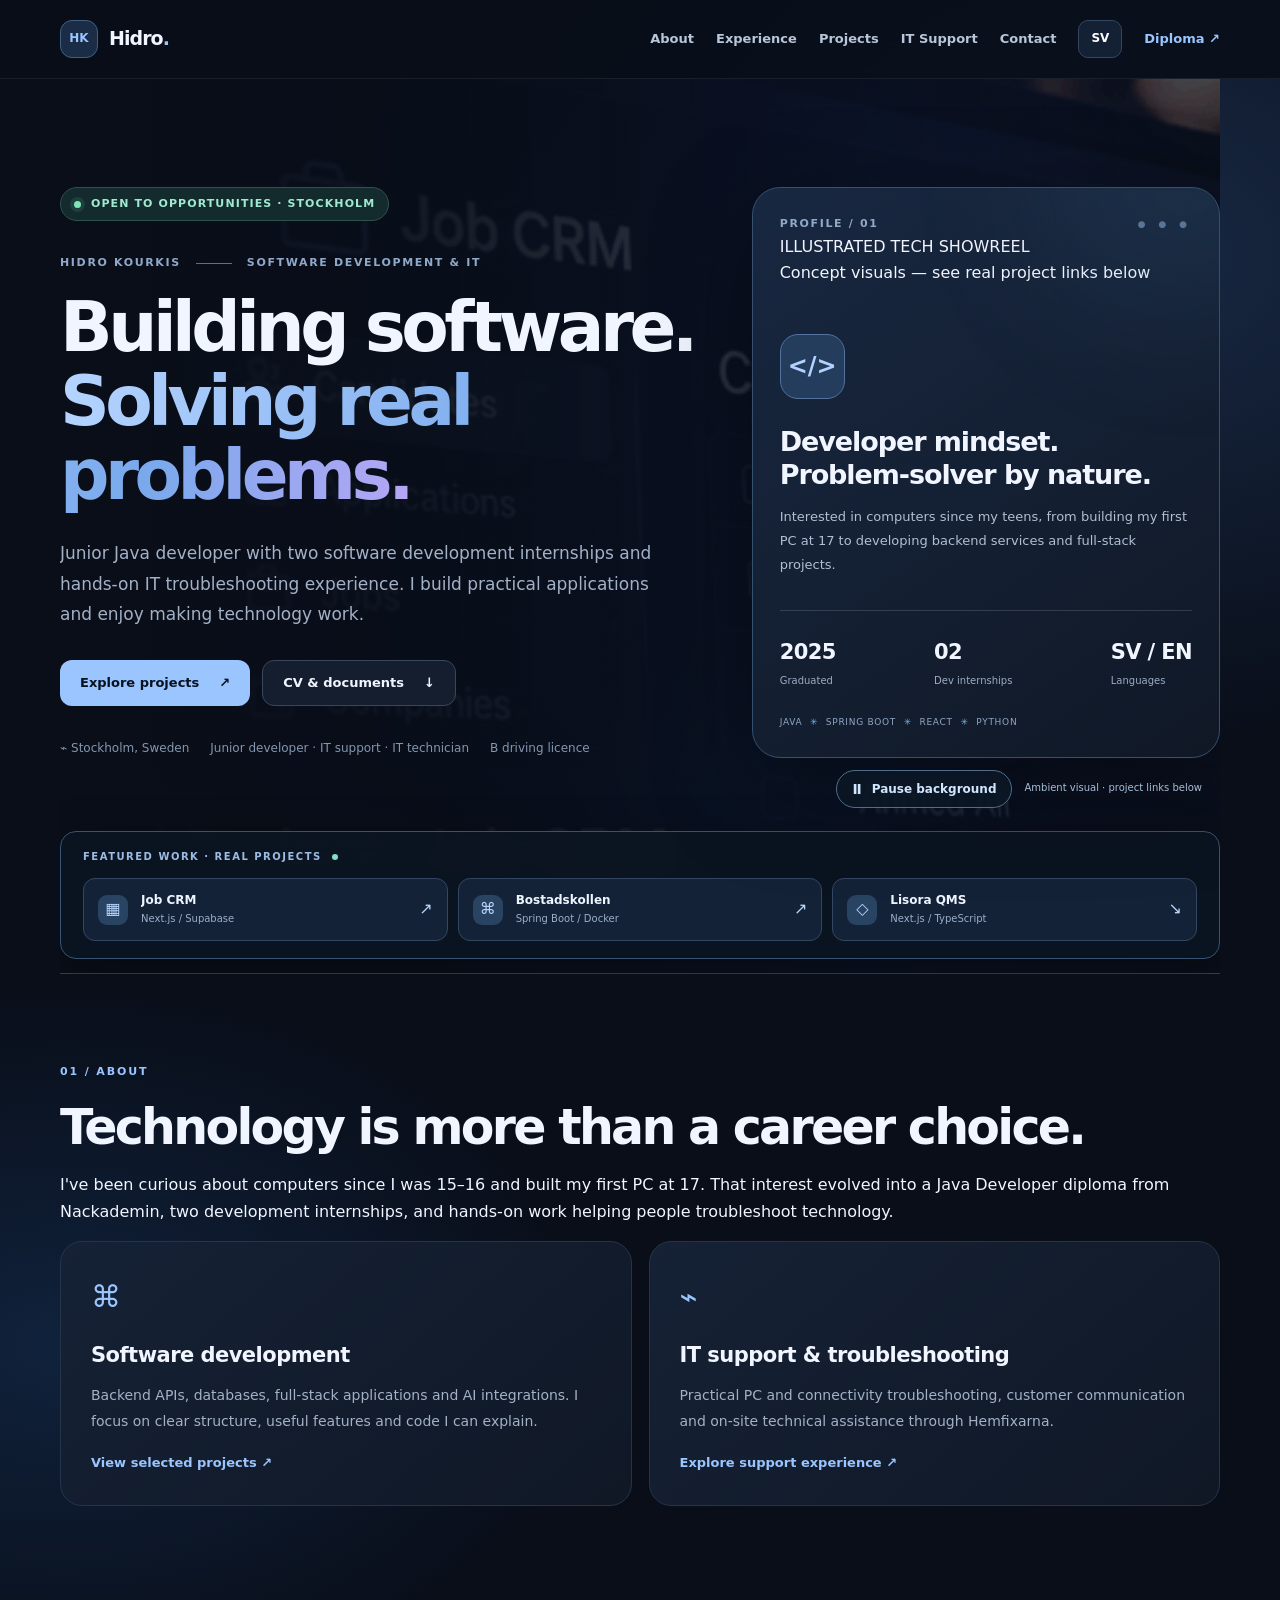
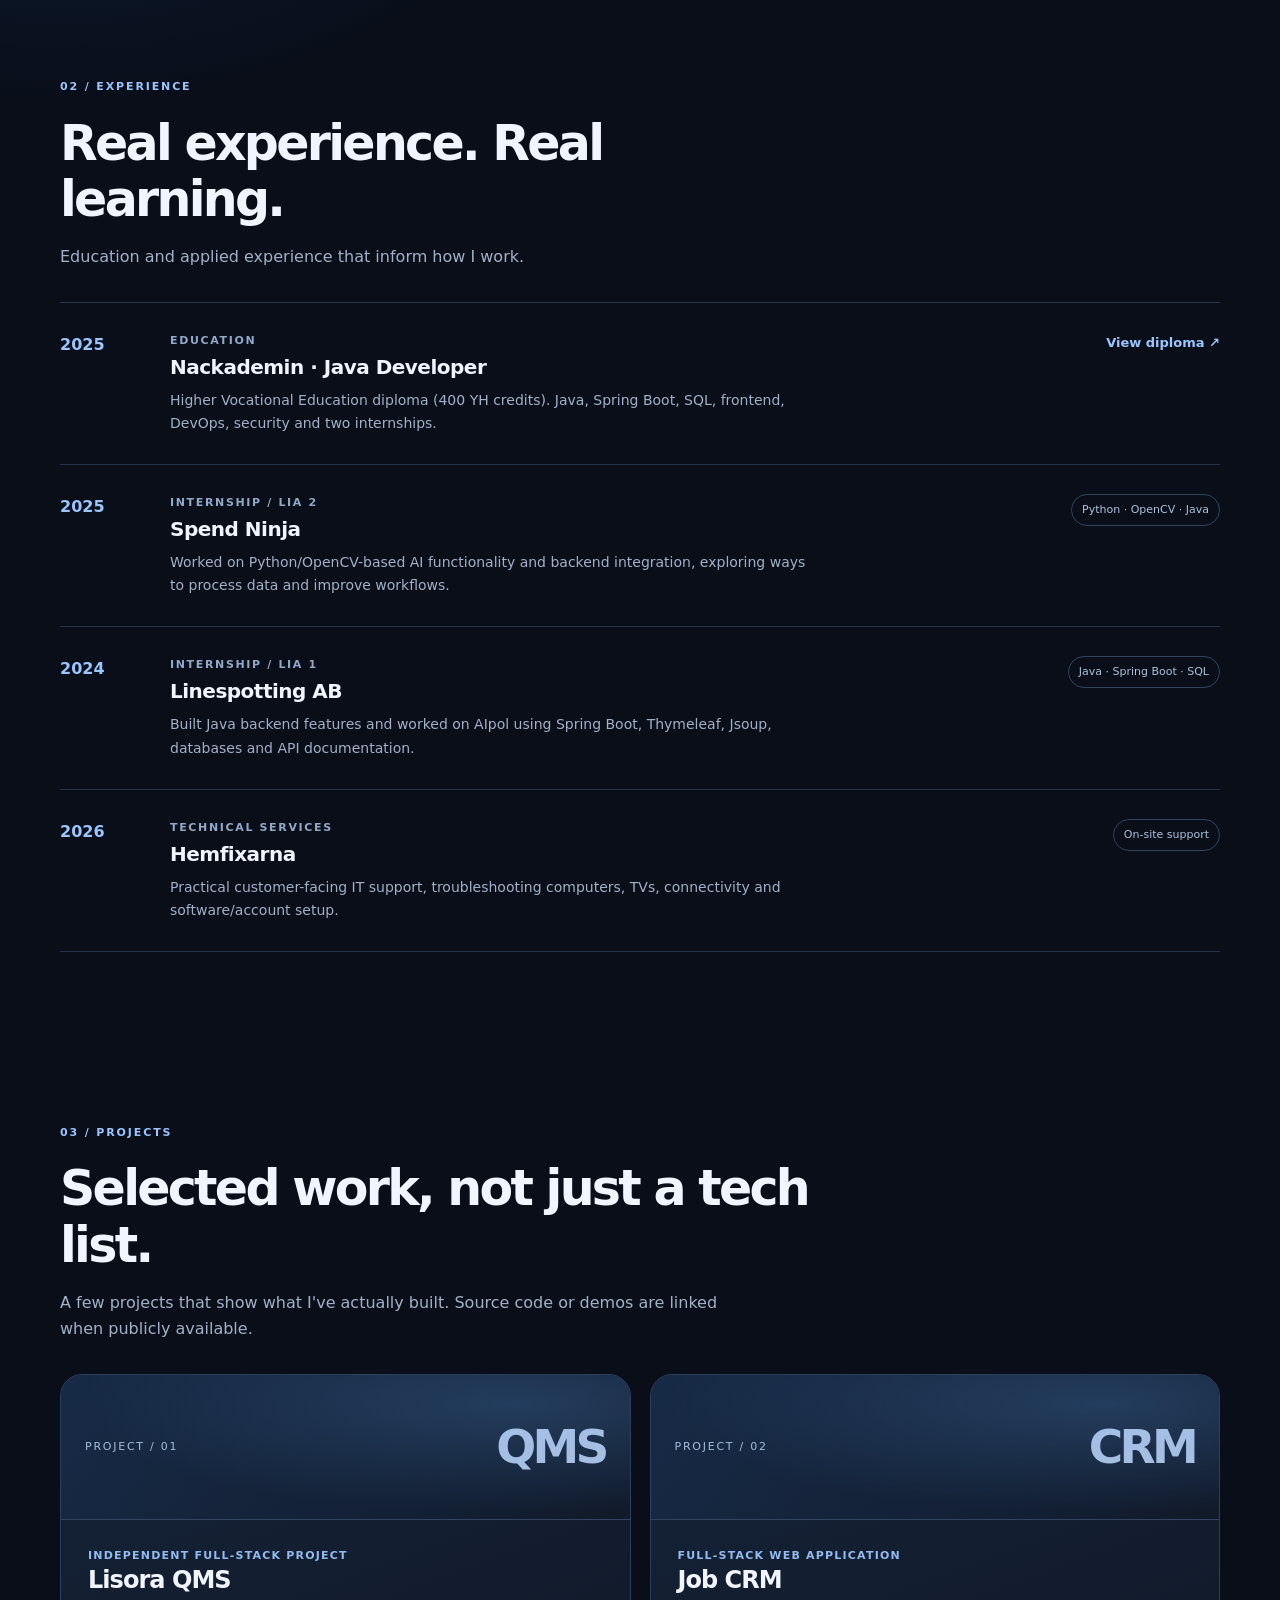
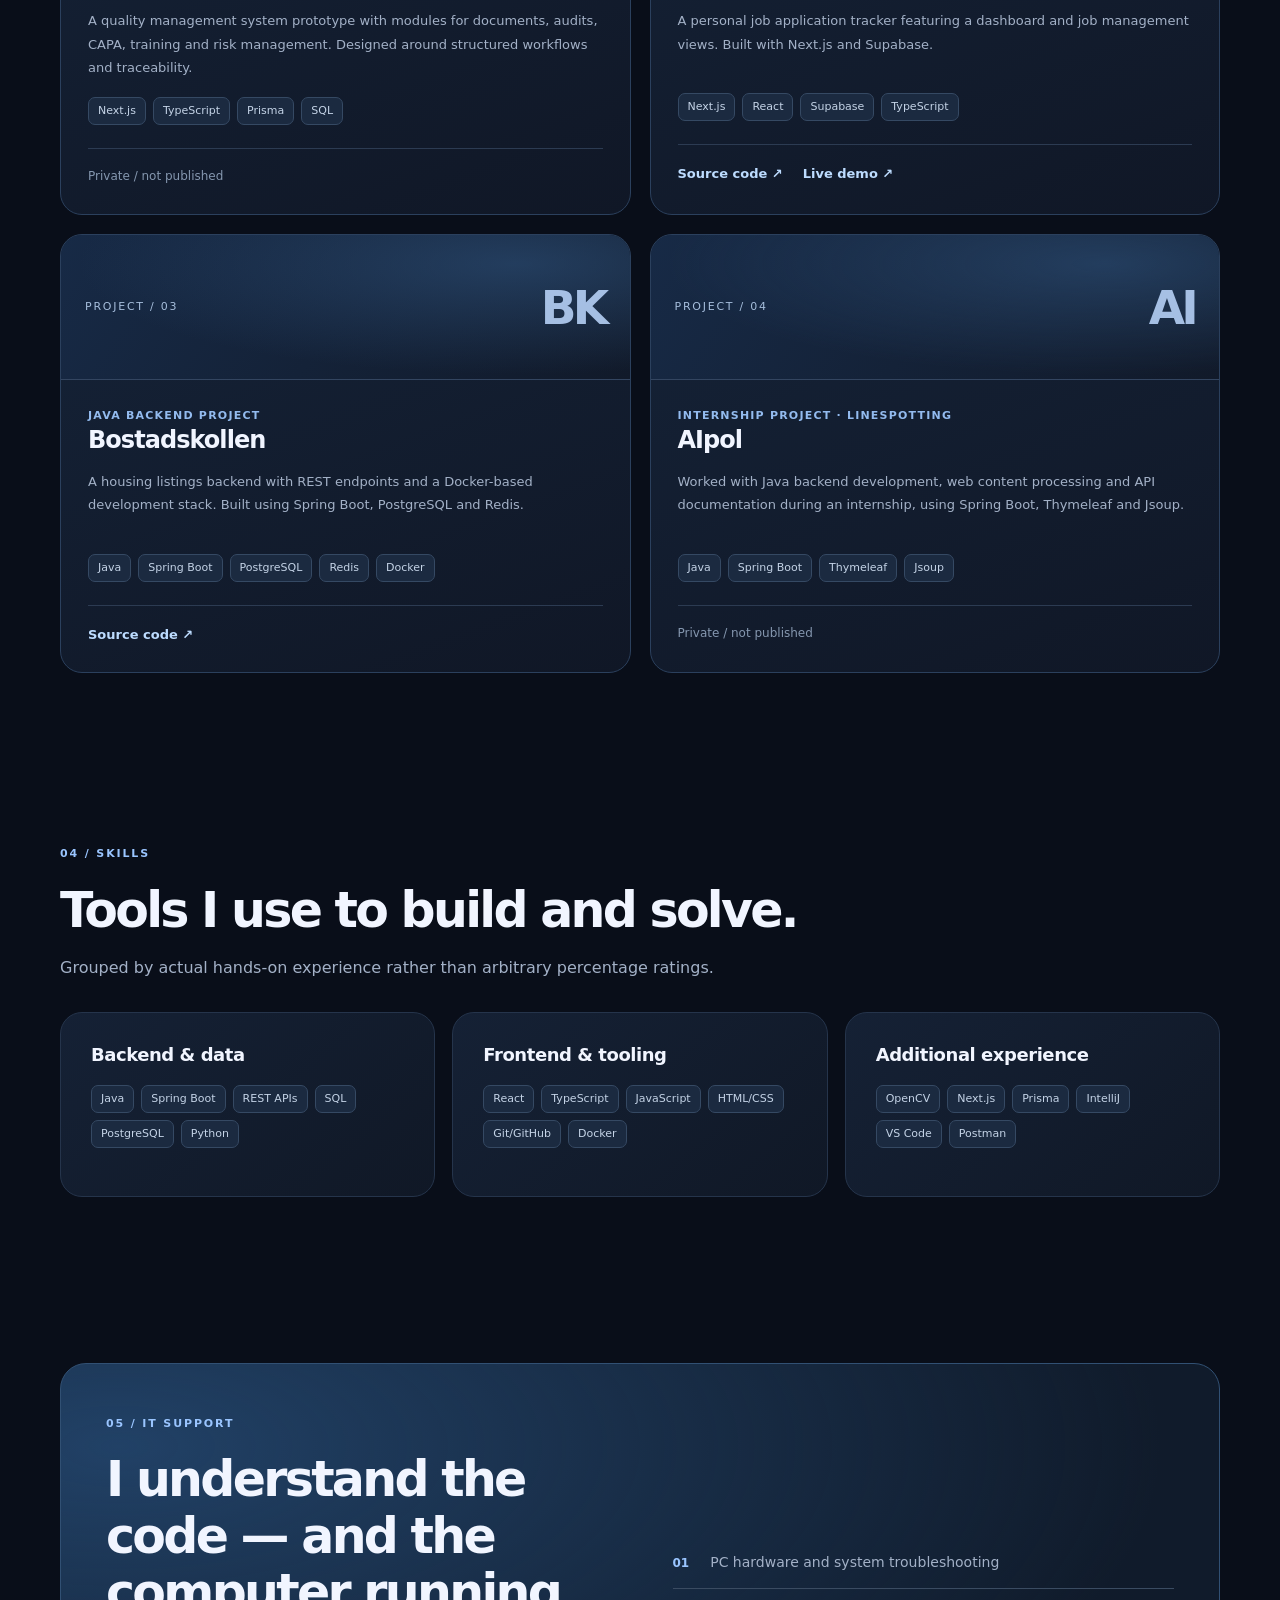
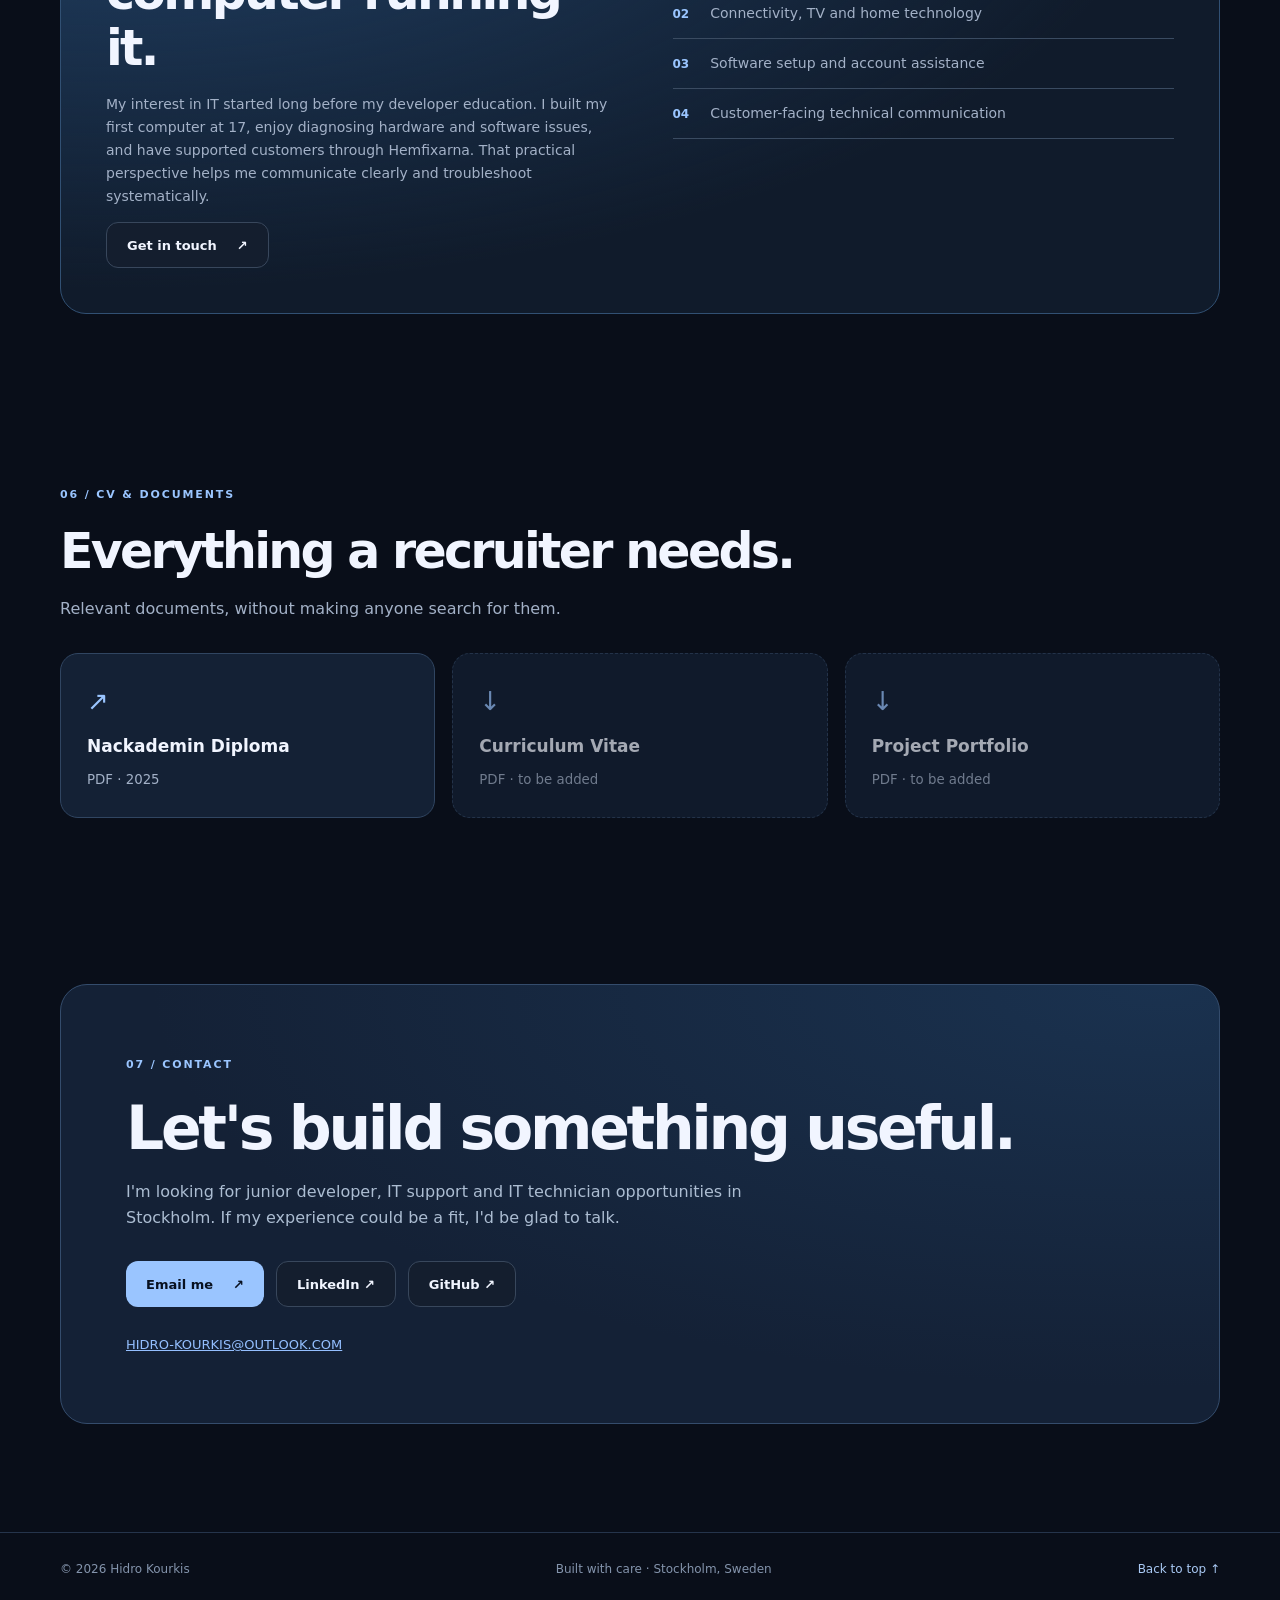
==== index.html @ addc8ef5 "fix: make uploaded animated showcase visible in hero" ====
<!doctype html>
<html lang="en" data-theme="dark">
<head>
  <meta charset="utf-8">
  <meta name="viewport" content="width=device-width, initial-scale=1">
  <meta name="theme-color" content="#090e19">
  <meta name="description" content="Hidro Kourkis — Stockholm-based junior Java developer with Spring Boot, React, Python, AI integration and practical IT support experience. Explore projects and experience.">
  <meta property="og:type" content="website">
  <meta property="og:title" content="Hidro Kourkis | Software Developer & IT Support">
  <meta property="og:description" content="Software development, real-world internships and hands-on technical troubleshooting. Based in Stockholm.">
  <meta property="og:url" content="https://portfolio-eight-sand-2xd99wvahs.vercel.app/">
  <meta name="twitter:card" content="summary">
  <link rel="canonical" href="https://portfolio-eight-sand-2xd99wvahs.vercel.app/">
  <link rel="icon" href="data:image/svg+xml,%3Csvg xmlns='http://www.w3.org/2000/svg' viewBox='0 0 64 64'%3E%3Crect width='64' height='64' rx='13' fill='%23090e19'/%3E%3Ctext x='10' y='43' font-family='Arial' font-size='30' font-weight='bold' fill='%239ac3ff'%3EHK%3C/text%3E%3C/svg%3E">
  <link rel="stylesheet" href="v2.css">
  <script type="application/ld+json">{"@context":"https://schema.org","@type":"Person","name":"Hidro Kourkis","jobTitle":"Junior Software Developer","address":{"@type":"PostalAddress","addressLocality":"Stockholm","addressCountry":"SE"},"alumniOf":{"@type":"CollegeOrUniversity","name":"Nackademin"},"sameAs":["https://github.com/officialHkGG","https://www.linkedin.com/in/hidro-kourkis-462089275/"]}</script>
  <script src="v2.js" defer></script>
  <title>Hidro Kourkis | Software Developer & IT Support — Stockholm</title>
</head>
<body>
  <a class="skip" href="#main">Skip to content</a>
  <header class="header">
    <div class="shell header-inner">
      <a href="#top" class="brand" aria-label="Hidro Kourkis home"><span class="brand-mark">HK</span><span>Hidro<span class="accent">.</span></span></a>
      <button id="menu-toggle" class="mobile-toggle" type="button" aria-label="Open navigation" aria-expanded="false" aria-controls="nav">☰</button>
      <nav id="nav" class="nav" aria-label="Primary navigation">
        <a href="#about" data-i18n="navAbout">About</a>
        <a href="#experience" data-i18n="navExperience">Experience</a>
        <a href="#projects" data-i18n="navProjects">Projects</a>
        <a href="#it-support" data-i18n="navSupport">IT Support</a>
        <a href="#contact" data-i18n="navContact">Contact</a>
        <button id="language-toggle" class="nav-control" type="button" aria-label="Change language">SV</button>
        <a class="nav-cv" href="assets/examensbevis.pdf" target="_blank" rel="noopener" data-i18n="diploma">Diploma ↗</a>
      </nav>
    </div>
  </header>
  <main id="main">
    <section class="hero shell" id="top">
      <div class="cinematic-bg" id="cinematic-bg" aria-hidden="true">
        <video id="hero-ambient-video" class="ambient-video" muted loop playsinline preload="none" tabindex="-1"></video>
        <div class="showreel-gif" id="showreel-gif" aria-hidden="true"></div>
        <div class="cinematic-grid"></div><div class="cinematic-glow glow-a"></div><div class="cinematic-glow glow-b"></div>
        <div class="code-scene"><div class="code-window"><div class="code-window-top"><span></span><span></span><span></span><small>app / engineering</small></div><div class="code-lines"><i class="c1"></i><i class="c2"></i><i class="c3"></i><i class="c4"></i><i class="c5"></i><i class="c6"></i><i class="c7"></i><i class="c8"></i></div></div></div>
      </div>
      <div class="hero-video-controls"><button class="motion-toggle" id="motion-toggle" type="button" aria-pressed="false" aria-label="Pause animated background"><span class="motion-icon" aria-hidden="true">Ⅱ</span><span data-i18n="pauseMotion">Pause background</span></button><span class="motion-caption" data-i18n="decorativeVideo">Illustrative showcase · explore real projects below</span></div>
      <div class="hero-content">
      <div class="hero-copy">
        <div class="eyebrow"><span class="status-dot" aria-hidden="true"></span><span data-i18n="available">OPEN TO OPPORTUNITIES · STOCKHOLM</span></div>
        <p class="hero-kicker">HIDRO KOURKIS <span class="line"></span> SOFTWARE DEVELOPMENT & IT</p>
        <h1><span data-i18n="heroFirst">Building software.</span><br><span class="gradient-text" data-i18n="heroSecond">Solving real problems.</span></h1>
        <p class="hero-lead" data-i18n="heroLead">Junior Java developer with two software development internships and hands-on IT troubleshooting experience. I build practical applications and enjoy making technology work.</p>
        <div class="hero-actions">
          <a class="button primary" href="#projects"><span data-i18n="explore">Explore projects</span><span aria-hidden="true">↗</span></a>
          <a class="button secondary" href="#documents"><span data-i18n="documents">CV & documents</span><span aria-hidden="true">↓</span></a>
        </div>
        <div class="hero-meta"><span>⌁ Stockholm, Sweden</span><span data-i18n="roles">Junior developer · IT support · IT technician</span><span data-i18n="license">B driving licence</span></div>
      </div>
      <aside class="hero-panel" aria-label="Profile highlights">
        <div class="panel-top"><span class="tiny-label">PROFILE / 01</span><span class="code-dots" aria-hidden="true">● ● ●</span></div>
        <div class="profile-preview" id="profile-preview" aria-label="Illustrative technology showreel">
          <span class="preview-label" data-i18n="previewLabel">ILLUSTRATED TECH SHOWREEL</span>
          <div class="preview-motion" id="preview-motion" aria-hidden="true"></div>
          <span class="preview-footnote" data-i18n="previewNote">Concept visuals — see real project links below</span>
        </div>
        <div class="terminal-icon" aria-hidden="true">&lt;/&gt;</div>
        <p class="panel-title" data-i18n="panelTitle">Developer mindset.<br>Problem-solver by nature.</p>
        <p class="panel-description" data-i18n="panelDescription">Interested in computers since my teens, from building my first PC at 17 to developing backend services and full-stack projects.</p>
        <div class="panel-metrics"><div><strong>2025</strong><small data-i18n="graduated">Graduated</small></div><div><strong>02</strong><small data-i18n="internships">Dev internships</small></div><div><strong>SV / EN</strong><small data-i18n="languages">Languages</small></div></div>
        <p class="panel-foot">JAVA <span>✳</span> SPRING BOOT <span>✳</span> REACT <span>✳</span> PYTHON</p>
      </aside>
      </div>
      <div class="hero-reel" aria-label="Featured projects">
        <div class="hero-reel-header"><span data-i18n="reelTitle">FEATURED WORK · REAL PROJECTS</span><span class="reel-pulse" aria-hidden="true"></span></div>
        <div class="hero-reel-grid">
          <a href="https://job-crm-six.vercel.app/" target="_blank" rel="noopener noreferrer" class="reel-project"><span class="reel-project-icon" aria-hidden="true">▦</span><span><strong>Job CRM</strong><small>Next.js / Supabase</small></span><span aria-hidden="true">↗</span></a>
          <a href="https://github.com/officialHkGG/Bostadsk-" target="_blank" rel="noopener noreferrer" class="reel-project"><span class="reel-project-icon" aria-hidden="true">⌘</span><span><strong>Bostadskollen</strong><small>Spring Boot / Docker</small></span><span aria-hidden="true">↗</span></a>
          <a href="#projects" class="reel-project"><span class="reel-project-icon" aria-hidden="true">◇</span><span><strong>Lisora QMS</strong><small>Next.js / TypeScript</small></span><span aria-hidden="true">↘</span></a>
        </div>
      </div>
    </section>
    <section class="section shell" id="about"
      <div class="section-intro"><span class="section-index">01 / <span data-i18n="navAbout">About</span></span><h2 data-i18n="aboutHeading">Technology is more than a career choice.</h2><p data-i18n="aboutText">I've been curious about computers since I was 15–16 and built my first PC at 17. That interest evolved into a Java Developer diploma from Nackademin, two development internships, and hands-on work helping people troubleshoot technology.</p></div>
      <div class="two-cards">
        <article class="info-card"><div class="card-symbol" aria-hidden="true">⌘</div><h3 data-i18n="developmentTitle">Software development</h3><p data-i18n="developmentText">Backend APIs, databases, full-stack applications and AI integrations. I focus on clear structure, useful features and code I can explain.</p><a class="inline-link" href="#projects" data-i18n="seeProjects">View selected projects ↗</a></article>
        <article class="info-card"><div class="card-symbol" aria-hidden="true">⌁</div><h3 data-i18n="supportTitle">IT support & troubleshooting</h3><p data-i18n="supportText">Practical PC and connectivity troubleshooting, customer communication and on-site technical assistance through Hemfixarna.</p><a class="inline-link" href="#it-support" data-i18n="seeSupport">Explore support experience ↗</a></article>
      </div>
    </section>
    <section class="section shell" id="experience">
      <div class="section-intro"><span class="section-index">02 / <span data-i18n="navExperience">Experience</span></span><h2 data-i18n="experienceHeading">Real experience. Real learning.</h2><p data-i18n="experienceSub">Education and applied experience that inform how I work.</p></div>
      <div class="timeline">
        <article class="timeline-item"><div class="timeline-date">2025</div><div><p class="overline">EDUCATION</p><h3>Nackademin · Java Developer</h3><p data-i18n="eduDesc">Higher Vocational Education diploma (400 YH credits). Java, Spring Boot, SQL, frontend, DevOps, security and two internships.</p></div><a class="inline-link" href="assets/examensbevis.pdf" target="_blank" rel="noopener" data-i18n="viewDiploma">View diploma ↗</a></article>
        <article class="timeline-item"><div class="timeline-date">2025</div><div><p class="overline">INTERNSHIP / LIA 2</p><h3>Spend Ninja</h3><p data-i18n="spendDesc">Worked on Python/OpenCV-based AI functionality and backend integration, exploring ways to process data and improve workflows.</p></div><span class="timeline-tag">Python · OpenCV · Java</span></article>
        <article class="timeline-item"><div class="timeline-date">2024</div><div><p class="overline">INTERNSHIP / LIA 1</p><h3>Linespotting AB</h3><p data-i18n="linesDesc">Built Java backend features and worked on AIpol using Spring Boot, Thymeleaf, Jsoup, databases and API documentation.</p></div><span class="timeline-tag">Java · Spring Boot · SQL</span></article>
        <article class="timeline-item"><div class="timeline-date">2026</div><div><p class="overline">TECHNICAL SERVICES</p><h3>Hemfixarna</h3><p data-i18n="hemDesc">Practical customer-facing IT support, troubleshooting computers, TVs, connectivity and software/account setup.</p></div><span class="timeline-tag" data-i18n="onsite">On-site support</span></article>
      </div>
    </section>
    <section class="section shell" id="projects">
      <div class="section-intro"><span class="section-index">03 / <span data-i18n="navProjects">Projects</span></span><h2 data-i18n="projectsHeading">Selected work, not just a tech list.</h2><p data-i18n="projectsSub">A few projects that show what I've actually built. Source code or demos are linked when publicly available.</p></div>
      <div id="project-grid" class="project-grid"></div>
    </section>
    <section class="section shell" id="skills">
      <div class="section-intro"><span class="section-index">04 / <span data-i18n="skills">Skills</span></span><h2 data-i18n="skillsHeading">Tools I use to build and solve.</h2><p data-i18n="skillsSub">Grouped by actual hands-on experience rather than arbitrary percentage ratings.</p></div>
      <div class="skill-groups"><article class="info-card"><h3>Backend & data</h3><div class="tag-row"><span>Java</span><span>Spring Boot</span><span>REST APIs</span><span>SQL</span><span>PostgreSQL</span><span>Python</span></div></article><article class="info-card"><h3>Frontend & tooling</h3><div class="tag-row"><span>React</span><span>TypeScript</span><span>JavaScript</span><span>HTML/CSS</span><span>Git/GitHub</span><span>Docker</span></div></article><article class="info-card"><h3 data-i18n="skillsOther">Additional experience</h3><div class="tag-row"><span>OpenCV</span><span>Next.js</span><span>Prisma</span><span>IntelliJ</span><span>VS Code</span><span>Postman</span></div></article></div>
    </section>
    <section class="section shell" id="it-support">
      <div class="support-feature"><div><span class="section-index">05 / IT SUPPORT</span><h2 data-i18n="itHeading">I understand the code — and the computer running it.</h2><p data-i18n="itText">My interest in IT started long before my developer education. I built my first computer at 17, enjoy diagnosing hardware and software issues, and have supported customers through Hemfixarna. That practical perspective helps me communicate clearly and troubleshoot systematically.</p><a class="button secondary" href="#contact"><span data-i18n="getInTouch">Get in touch</span> ↗</a></div><div class="support-list"><div><span>01</span><p data-i18n="supportOne">PC hardware and system troubleshooting</p></div><div><span>02</span><p data-i18n="supportTwo">Connectivity, TV and home technology</p></div><div><span>03</span><p data-i18n="supportThree">Software setup and account assistance</p></div><div><span>04</span><p data-i18n="supportFour">Customer-facing technical communication</p></div></div></div>
    </section>
    <section class="section shell" id="documents">
      <div class="section-intro"><span class="section-index">06 / <span data-i18n="documents">Documents</span></span><h2 data-i18n="docsHeading">Everything a recruiter needs.</h2><p data-i18n="docsSub">Relevant documents, without making anyone search for them.</p></div>
      <div class="document-grid"><a class="document-card" href="assets/examensbevis.pdf" target="_blank" rel="noopener"><span class="document-icon">↗</span><strong data-i18n="diplomaFull">Nackademin Diploma</strong><small>PDF · 2025</small></a><div class="document-card pending"><span class="document-icon">↓</span><strong data-i18n="cvTitle">Curriculum Vitae</strong><small data-i18n="cvPending">PDF · to be added</small></div><div class="document-card pending"><span class="document-icon">↓</span><strong data-i18n="pdfTitle">Project Portfolio</strong><small data-i18n="portfolioPending">PDF · to be added</small></div></div>
    </section>
    <section class="section shell" id="contact">
      <div class="contact-feature"><span class="section-index">07 / <span data-i18n="navContact">Contact</span></span><h2 data-i18n="contactHeading">Let's build something useful.</h2><p data-i18n="contactText">I'm looking for junior developer, IT support and IT technician opportunities in Stockholm. If my experience could be a fit, I'd be glad to talk.</p><div class="contact-actions"><a class="button primary" href="mailto:HIDRO-KOURKIS@OUTLOOK.COM"><span data-i18n="emailMe">Email me</span> ↗</a><a class="button secondary" href="https://www.linkedin.com/in/hidro-kourkis-462089275/" target="_blank" rel="noopener">LinkedIn ↗</a><a class="button secondary" href="https://github.com/officialHkGG" target="_blank" rel="noopener">GitHub ↗</a></div><a class="contact-email" href="mailto:HIDRO-KOURKIS@OUTLOOK.COM">HIDRO-KOURKIS@OUTLOOK.COM</a></div>
    </section>
  </main>
  <footer class="footer"><div class="shell footer-inner"><span>© <span id="year">2026</span> Hidro Kourkis</span><span data-i18n="footer">Built with care · Stockholm, Sweden</span><a href="#top" data-i18n="top">Back to top ↑</a></div></footer>
</body>
</html>
---- v2.css ----
:root{color-scheme:dark;--bg:#090e19;--surface:#111a29;--surface2:#162238;--border:#25344b;--text:#f1f5ff;--muted:#a3b1c7;--accent:#9ac5ff;--mint:#93e1c1;--radius:22px}*{box-sizing:border-box}html{scroll-behavior:smooth;scroll-padding-top:90px}body{margin:0;background:radial-gradient(ellipse 950px 720px at 88% 4%,#182944 0,transparent 68%),radial-gradient(ellipse 730px 500px at 5% 21%,#10223c 0,transparent 72%),var(--bg);color:var(--text);font-family:Inter,ui-sans-serif,system-ui,-apple-system,BlinkMacSystemFont,"Segoe UI",sans-serif;line-height:1.65}a{color:inherit}a:focus-visible,button:focus-visible{outline:3px solid var(--mint);outline-offset:4px}.shell{width:min(1160px,calc(100% - 48px));margin-inline:auto}.skip{position:absolute;top:-100px;left:16px;z-index:100;background:#fff;color:#000;padding:10px}.skip:focus{top:10px}.header{position:sticky;top:0;z-index:50;background:#090e19dd;backdrop-filter:blur(18px);border-bottom:1px solid #ffffff12}.header-inner{height:78px;display:flex;align-items:center;justify-content:space-between;gap:24px}.brand{font-size:19px;font-weight:800;letter-spacing:-.05em;text-decoration:none;display:flex;align-items:center;gap:11px}.brand-mark{display:grid;place-items:center;width:38px;height:38px;border-radius:12px;background:#1a2c46;color:var(--accent);font-size:12px;letter-spacing:0;border:1px solid #406082}.accent{color:var(--accent)}.nav{display:flex;align-items:center;gap:22px}.nav>a{font-size:13px;font-weight:600;text-decoration:none;color:#b9c5d8}.nav>a:hover,.inline-link:hover{color:#fff}.nav .nav-cv{color:var(--accent)}.nav-control,.mobile-toggle{cursor:pointer;border:1px solid #334761;border-radius:10px;padding:8px 12px;background:#142033;color:#fff;font:inherit;font-size:12px;font-weight:800}.mobile-toggle{display:none}.hero{min-height:650px;padding-block:105px 90px;display:grid;grid-template-columns:minmax(0,1.28fr) minmax(320px,.82fr);gap:70px;align-items:center}.eyebrow{display:inline-flex;align-items:center;gap:10px;border:1px solid #2e524c;background:#132b2c;color:#a1ead1;border-radius:100px;padding:7px 13px;font-size:11px;font-weight:800;letter-spacing:.1em}.status-dot{width:7px;height:7px;background:#7ee5b7;border-radius:50%;box-shadow:0 0 0 4px #7ee5b71b}.hero-kicker,.overline,.tiny-label{font-size:11px;letter-spacing:.15em;font-weight:800;color:#91a9c9}.hero-kicker{display:flex;align-items:center;gap:15px;margin-top:33px}.line{height:1px;width:36px;background:#59718d}.hero h1{font-size:clamp(46px,5.4vw,77px);line-height:1.07;letter-spacing:-.065em;margin:19px 0 25px;font-weight:830}.gradient-text{background:linear-gradient(95deg,#b5d4ff,#79a9ec 65%,#b5a6f5);background-clip:text;-webkit-background-clip:text;color:transparent}.hero-lead{font-size:17px;line-height:1.8;color:var(--muted);max-width:615px}.hero-actions,.contact-actions{display:flex;gap:12px;flex-wrap:wrap;margin-top:30px}.button{min-height:46px;display:inline-flex;align-items:center;justify-content:center;gap:20px;padding:11px 20px;border-radius:12px;text-decoration:none;font-size:13px;font-weight:750;transition:transform .2s,background .2s}.button:hover{transform:translateY(-3px)}.button.primary{background:var(--accent);color:#081120}.button.secondary{background:#141e2e;border:1px solid #38475c;color:#f1f5ff}.hero-meta{margin-top:33px;display:flex;flex-wrap:wrap;gap:10px 21px;color:#8496b0;font-size:12px}.hero-panel{position:relative;background:linear-gradient(146deg,#182841,#101826);padding:27px;border-radius:28px;border:1px solid #36506f;box-shadow:0 30px 100px #0006;overflow:hidden}.hero-panel:before{content:"";position:absolute;width:290px;height:290px;border-radius:50%;filter:blur(65px);background:#4b7fb020;top:-160px;right:-110px;pointer-events:none}.panel-top,.panel-metrics,.footer-inner{display:flex;justify-content:space-between;align-items:center}.code-dots{color:#5b7395;font-size:9px;letter-spacing:5px}.terminal-icon{width:65px;height:65px;display:grid;place-items:center;border:1px solid #54729d;border-radius:18px;background:#243d5d;color:#b2d2ff;font-size:24px;font-weight:900;margin-top:48px}.panel-title{font-size:27px;line-height:1.22;font-weight:800;letter-spacing:-.04em;margin:27px 0 12px}.panel-description{color:#b0bfd2;font-size:13px;line-height:1.85}.panel-metrics{gap:14px;border-top:1px solid #ffffff24;padding-top:24px;margin-top:33px}.panel-metrics>div{display:flex;flex-direction:column;gap:3px}.panel-metrics strong{font-size:21px;letter-spacing:-.03em}.panel-metrics small{font-size:10px;color:#9cacc3}.panel-foot{font-size:9px;letter-spacing:.08em;color:#90a6c5;margin:26px 0 0}.panel-foot span{color:#74b5e5;padding-inline:4px}.section{padding-block:83px}.section-intro{max-width:760px;margin-bottom:31px}.section-index{font-size:11px;text-transform:uppercase;letter-spacing:.17em;font-weight:800;color:var(--accent)}h2{font-size:clamp(30px,4vw,49px);letter-spacing:-.055em;line-height:1.15;margin:17px 0 15px}h3{line-height:1.3}.section-intro>p{color:var(--muted);max-width:690px}.two-cards,.skill-groups,.document-grid{display:grid;grid-template-columns:repeat(2,minmax(0,1fr));gap:17px}.skill-groups{grid-template-columns:repeat(3,minmax(0,1fr))}.info-card{border:1px solid var(--border);border-radius:var(--radius);background:linear-gradient(140deg,#152135,#101826);padding:30px;transition:border-color .2s,transform .2s}.info-card:hover,.project-card:hover{border-color:#6084b2;transform:translateY(-3px)}.card-symbol{color:var(--accent);font-size:30px}.info-card h3{font-size:21px;letter-spacing:-.025em;margin:20px 0 9px}.info-card p{font-size:14px;color:var(--muted);line-height:1.85}.inline-link{color:var(--accent);font-size:13px;font-weight:700;text-decoration:none}.timeline{border-top:1px solid var(--border)}.timeline-item{display:grid;grid-template-columns:85px minmax(0,1fr) auto;gap:25px;padding:29px 0;border-bottom:1px solid var(--border);align-items:start}.timeline-date{color:var(--accent);font-weight:800}.timeline-item h3{margin:4px 0 9px;font-size:20px;letter-spacing:-.025em}.timeline-item p:not(.overline){color:var(--muted);max-width:650px;font-size:14px;margin:0}.overline{margin:0}.timeline-tag{font-size:11px;color:#aec1db;border:1px solid #32435d;border-radius:100px;padding:6px 10px;white-space:nowrap}.project-grid{display:grid;grid-template-columns:repeat(2,minmax(0,1fr));gap:19px}.project-card{border-radius:var(--radius);background:linear-gradient(160deg,#152338,#101726);border:1px solid #2b405d;overflow:hidden;transition:transform .2s,border-color .2s}.project-visual{height:145px;display:flex;align-items:center;justify-content:space-between;padding:24px;background:radial-gradient(ellipse at 80% 20%,#3157838a,transparent 68%),linear-gradient(125deg,#172a46,#111a2a);border-bottom:1px solid #334560}.project-number{color:#a6bedc;font-size:11px;letter-spacing:.16em}.project-glyph{font-size:47px;font-weight:750;letter-spacing:-.08em;color:#bed9ff;opacity:.85}.project-body{padding:27px}.project-body h3{font-size:24px;letter-spacing:-.04em;margin:0 0 7px}.project-type{color:#93bbef;font-size:11px;letter-spacing:.11em;font-weight:800;text-transform:uppercase}.project-body p{color:var(--muted);font-size:13px;line-height:1.8;min-height:66px}.tag-row{display:flex;flex-wrap:wrap;gap:7px;margin:18px 0}.tag-row span{border:1px solid #354963;border-radius:7px;background:#1b2a40;padding:4px 9px;color:#c4d3e6;font-size:11px}.project-links{display:flex;gap:20px;flex-wrap:wrap;border-top:1px solid #2c3b52;padding-top:18px;margin-top:23px}.project-links a{color:#bddcff;font-size:13px;text-decoration:none;font-weight:700}.project-links a:hover{text-decoration:underline}.project-links span{font-size:12px;color:#8597af}.skill-groups .info-card h3{margin-top:0;font-size:18px}.support-feature{display:grid;grid-template-columns:1fr 1fr;gap:65px;border:1px solid #315073;border-radius:26px;padding:45px;background:radial-gradient(ellipse at 5% 15%,#214166,transparent 67%),#101b2b}.support-feature p{color:var(--muted);font-size:14px}.support-list{display:flex;flex-direction:column;justify-content:center}.support-list>div{display:flex;gap:21px;align-items:baseline;border-bottom:1px solid #3a4b61;padding:13px 0}.support-list span{color:var(--accent);font-size:12px;font-weight:800}.support-list p{margin:0}.document-grid{grid-template-columns:repeat(3,minmax(0,1fr))}.document-card{display:flex;flex-direction:column;gap:9px;border:1px solid #304561;border-radius:18px;padding:26px;background:#142135;text-decoration:none;transition:transform .2s}.document-card:not(.pending):hover{transform:translateY(-3px);border-color:#9ac5ff}.document-icon{font-size:26px;color:var(--accent)}.document-card strong{font-size:17px}.document-card small{color:var(--muted)}.document-card.pending{border-style:dashed;opacity:.67}.contact-feature{padding:65px;border:1px solid #344c6c;border-radius:27px;background:radial-gradient(ellipse at 95% 0,#21456c77,transparent 65%),#142136}.contact-feature h2{font-size:clamp(35px,5vw,60px)}.contact-feature>p{max-width:650px;color:#acbdd2}.contact-email{display:inline-block;color:#94bfff;font-size:13px;margin-top:27px;overflow-wrap:anywhere}.footer{border-top:1px solid var(--border);padding:27px 0;margin-top:25px}.footer-inner{gap:14px;flex-wrap:wrap;color:#8494ac;font-size:12px}.footer-inner a{text-decoration:none;color:#a9c9f4}@media(max-width:1000px){.hero{gap:30px;grid-template-columns:1.1fr .9fr}.nav{gap:12px}.nav>a{font-size:12px}.skill-groups{grid-template-columns:1fr 1fr}}@media(max-width:760px){.shell{width:min(100% - 32px,1160px)}.header-inner{height:68px}.mobile-toggle{display:block}.nav{display:none;position:absolute;top:68px;left:0;right:0;padding:18px 20px 25px;background:#101a2a;border-bottom:1px solid #35465e;flex-direction:column;align-items:stretch;box-shadow:0 15px 25px #0007}.nav.open{display:flex}.nav>a{font-size:15px;padding:7px 0}.nav-control{align-self:flex-start}.hero{padding-top:62px;padding-bottom:45px;min-height:0;grid-template-columns:1fr;gap:38px}.hero h1{font-size:clamp(42px,9vw,65px)}.hero-lead{font-size:15px}.hero-panel{max-width:600px}.section{padding-block:58px}.two-cards,.project-grid,.skill-groups,.document-grid,.support-feature{grid-template-columns:1fr}.timeline-item{grid-template-columns:65px 1fr;gap:12px}.timeline-item>.timeline-tag,.timeline-item>.inline-link{grid-column:2;justify-self:start}.support-feature{padding:26px;gap:28px}.contact-feature{padding:32px 23px}.project-body p{min-height:0}.footer-inner{justify-content:flex-start}}@media(max-width:420px){.hero-kicker{font-size:9px}.hero-actions .button{width:100%}.panel-metrics strong{font-size:18px}.panel-foot{letter-spacing:0}.info-card{padding:23px}}@media(prefers-reduced-motion:reduce){html{scroll-behavior:auto}*,*:before,*:after{animation-duration:.01ms!important;transition-duration:.01ms!important}}

/* Recruiter-first cinematic hero: no external video requests or third-party trackers. */
.hero{position:relative;isolation:isolate;overflow:hidden;min-height:720px;grid-template-columns:minmax(0,1.16fr) minmax(320px,.84fr);column-gap:45px;padding-block:108px 215px}
.hero>.hero-copy,.hero>.hero-panel,.hero>.hero-reel{position:relative;z-index:2}
.cinematic-bg{position:absolute;inset:0;z-index:-1;overflow:hidden;pointer-events:none;border-bottom:1px solid #30445c;background:radial-gradient(ellipse 58% 75% at 77% 35%,#1e3656bb,transparent),linear-gradient(100deg,#090e19 10%,#101a2b 65%,#0d1524)}
.ambient-video{position:absolute;inset:0;width:100%;height:100%;object-fit:cover;opacity:.38;filter:saturate(1.3);transform:scale(1.09)}
.cinematic-bg:after{content:"";position:absolute;inset:0;background:linear-gradient(90deg,#090e19 0%,#090e19e8 32%,#0a1124b3 69%,#090e1999 100%),linear-gradient(0deg,#090e19 0,transparent 24%);z-index:4}
.cinematic-grid{position:absolute;inset:0;background-image:linear-gradient(#76b1ff0b 1px,transparent 1px),linear-gradient(90deg,#76b1ff0b 1px,transparent 1px);background-size:52px 52px;opacity:.55;transform:perspective(1000px) rotateX(18deg) scale(1.3)}
.cinematic-glow{position:absolute;border-radius:50%;filter:blur(58px);opacity:.48;animation:ambient-drift 13s ease-in-out infinite alternate}.glow-a{width:390px;height:340px;background:#355fbc;right:4%;top:7%}.glow-b{width:250px;height:240px;background:#19798e;right:29%;bottom:4%;animation-delay:-7s}.code-scene{position:absolute;right:5%;top:16%;width:37%;max-width:475px;min-width:260px;transform:perspective(900px) rotateY(-17deg) rotateX(6deg);opacity:.76;animation:scene-float 8s ease-in-out infinite alternate;z-index:2}.code-window{border:1px solid #7bade066;border-radius:16px;background:#0c1523bb;box-shadow:0 22px 65px #0009;overflow:hidden;backdrop-filter:blur(5px)}.code-window-top{height:36px;display:flex;align-items:center;gap:6px;padding:0 14px;border-bottom:1px solid #46658d55}.code-window-top span{width:7px;height:7px;border-radius:50%;background:#577493}.code-window-top span:first-child{background:#d68089}.code-window-top span:nth-child(2){background:#c7aa69}.code-window-top small{font:10px ui-monospace,monospace;color:#b5c9e0;margin-left:auto}.code-lines{display:grid;gap:12px;padding:26px 24px 31px}.code-lines i{height:5px;border-radius:10px;background:linear-gradient(90deg,#80b4ff,#4d84a8 46%,transparent);display:block;opacity:.75}.code-lines .c1{width:73%}.code-lines .c2{width:45%;margin-left:13%}.code-lines .c3{width:82%;margin-left:13%;background:linear-gradient(90deg,#7ee9c2,#468ac7,transparent)}.code-lines .c4{width:37%;margin-left:22%}.code-lines .c5{width:66%}.code-lines .c6{width:52%;margin-left:13%;background:linear-gradient(90deg,#9ea7ff,#4b95bf,transparent)}.code-lines .c7{width:78%}.code-lines .c8{width:43%;margin-left:13%}
.hero-video-controls{position:absolute;z-index:8;right:18px;bottom:166px;display:flex;align-items:center;gap:12px}.motion-toggle{min-height:38px;background:#0c1725df;color:#d3e6ff;border:1px solid #516d8b;border-radius:999px;padding:7px 15px;cursor:pointer;font:600 12px ui-sans-serif,system-ui;display:flex;gap:10px;align-items:center}.motion-toggle:hover{border-color:#b5d4ff}.motion-icon{font-size:14px}.motion-caption{color:#a6bdd7;font-size:10px}.hero-reel{position:absolute!important;bottom:15px;left:0;right:0;z-index:7;border:1px solid #385371;background:#0b1522e8;border-radius:16px;padding:17px 22px;box-shadow:0 12px 46px #0005;backdrop-filter:blur(12px)}.hero-reel-header{display:flex;align-items:center;gap:10px;font-size:10px;letter-spacing:.15em;color:#9cbce4;font-weight:800;margin-bottom:13px}.reel-pulse{height:6px;width:6px;background:#83dfc3;border-radius:50%}.hero-reel-grid{display:grid;grid-template-columns:repeat(3,minmax(0,1fr));gap:10px}.reel-project{display:flex;align-items:center;gap:13px;text-decoration:none;border:1px solid #334762;background:#142238;border-radius:12px;padding:12px 14px;min-width:0;transition:border-color .2s,transform .2s}.reel-project:hover{border-color:#8cb8ee;transform:translateY(-2px)}.reel-project>span:nth-child(2){flex:1;min-width:0}.reel-project strong,.reel-project small{display:block;white-space:nowrap;overflow:hidden;text-overflow:ellipsis}.reel-project strong{font-size:12px;color:#edf5ff}.reel-project small{font-size:10px;color:#9aafc8}.reel-project-icon{width:30px;height:30px;flex-shrink:0;display:grid;place-items:center;background:#294363;border-radius:9px;color:#b8d5fd}.reel-project>span:last-child{color:#bad6f7}
.cinematic-bg.motion-paused .cinematic-glow,.cinematic-bg.motion-paused .code-scene{animation-play-state:paused}
@keyframes ambient-drift{from{transform:translate(-22px,18px) scale(.9)}to{transform:translate(25px,-20px) scale(1.12)}}@keyframes scene-float{from{transform:perspective(900px) rotateY(-17deg) rotateX(6deg) translateY(6px)}to{transform:perspective(900px) rotateY(-13deg) rotateX(5deg) translateY(-12px)}}
@media(max-width:900px){.hero{grid-template-columns:1fr;min-height:0;padding-top:66px;padding-bottom:225px}.hero-panel{max-width:620px}.code-scene{right:-18%;opacity:.3}.hero-reel{bottom:15px}.hero-video-controls{bottom:190px}.motion-caption{display:none}}
@media(max-width:760px){.hero{padding-top:55px;padding-bottom:340px}.hero-reel-grid{grid-template-columns:1fr}.hero-video-controls{bottom:298px;right:14px}.hero-reel{bottom:10px;padding:14px}.reel-project{padding:8px 12px}.cinematic-bg .ambient-video{display:none}.cinematic-bg .code-scene{opacity:.16;right:-36%;top:7%}.cinematic-bg .cinematic-glow{animation:none}}
@media(prefers-reduced-motion:reduce){.cinematic-glow,.code-scene{animation:none!important}.hero .ambient-video{display:none}}

/* Preserve the original two-column hero inside the cinematic wrapper. */
.hero{display:block}
.hero-content{position:relative;z-index:5;display:grid;grid-template-columns:minmax(0,1.16fr) minmax(320px,.84fr);align-items:center;gap:45px}
.hero-content .hero-copy,.hero-content .hero-panel{min-width:0}
@media(max-width:900px){.hero-content{grid-template-columns:1fr;gap:35px}}

/* Playback is intentionally unavailable for small screens and reduced-motion users. */
@media(max-width:760px),(prefers-reduced-motion:reduce){.hero-video-controls{display:none}}

/* Optional illustrated showcase, supplied separately as assets/portfolio-showreel.gif.
   This layer appears only after the image loads successfully. */
.showreel-gif{position:absolute;inset:0;background-position:50% 50%;background-repeat:no-repeat;background-size:cover;opacity:0;filter:saturate(.82) brightness(.88);z-index:1;transition:opacity .4s}
.cinematic-bg.has-showreel .showreel-gif{opacity:.68}
.cinematic-bg.has-showreel .code-scene{opacity:.23}
.cinematic-bg.has-showreel .ambient-video{display:none}
.cinematic-bg.showreel-frozen .showreel-gif{display:none}
@media(max-width:760px),(prefers-reduced-motion:reduce){.showreel-gif{display:none!important}}
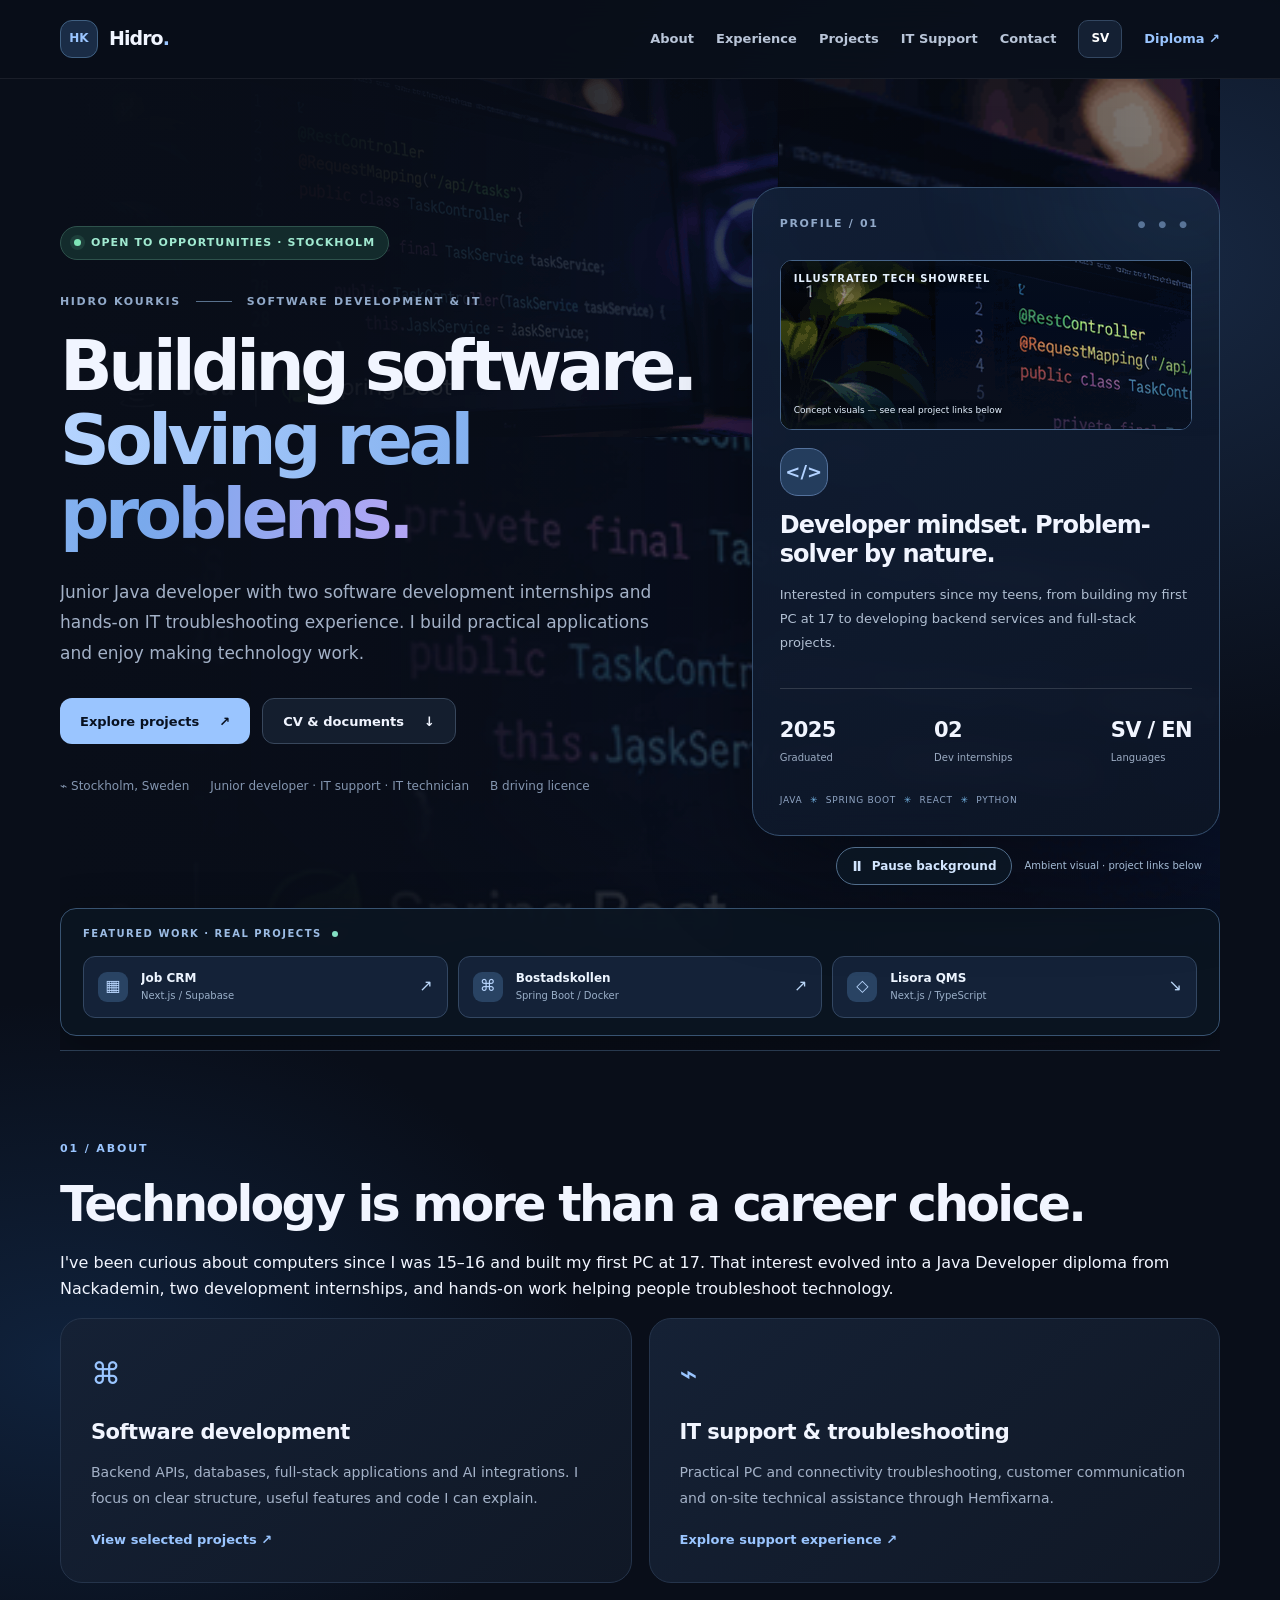
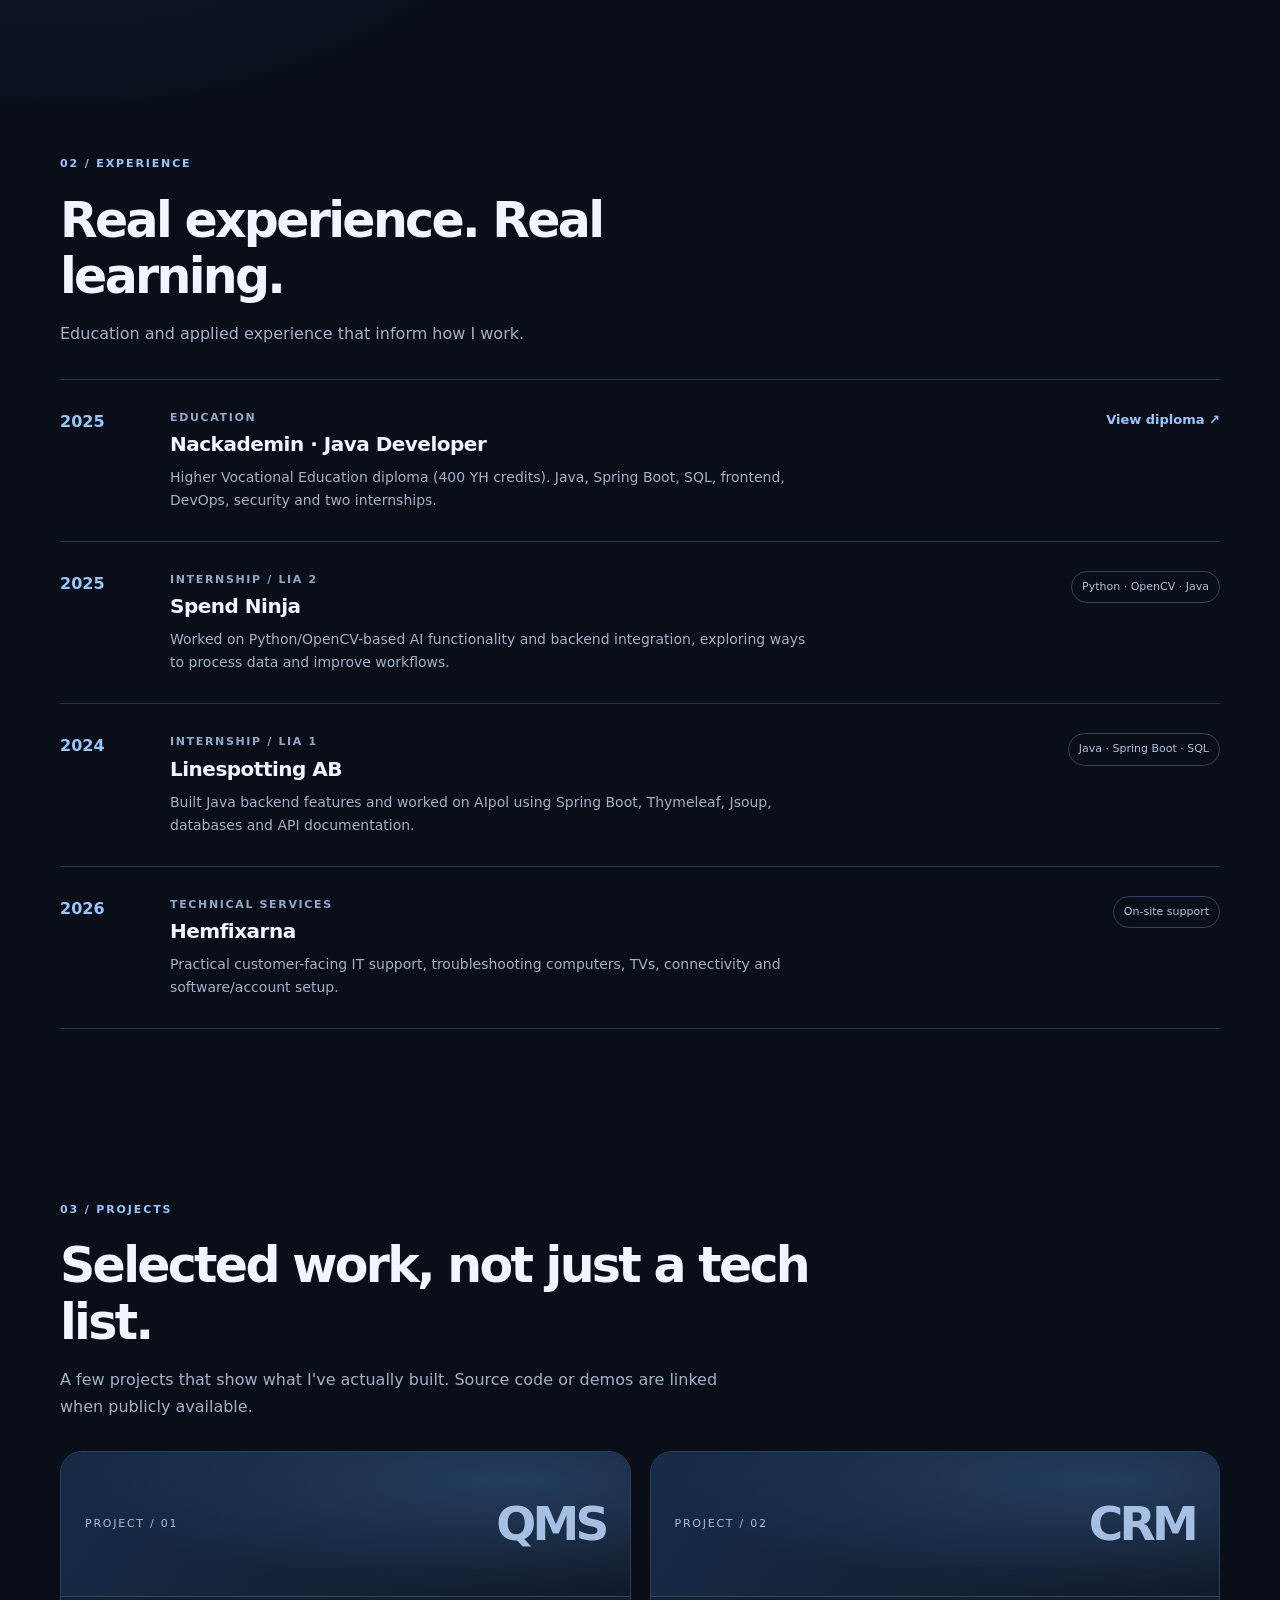
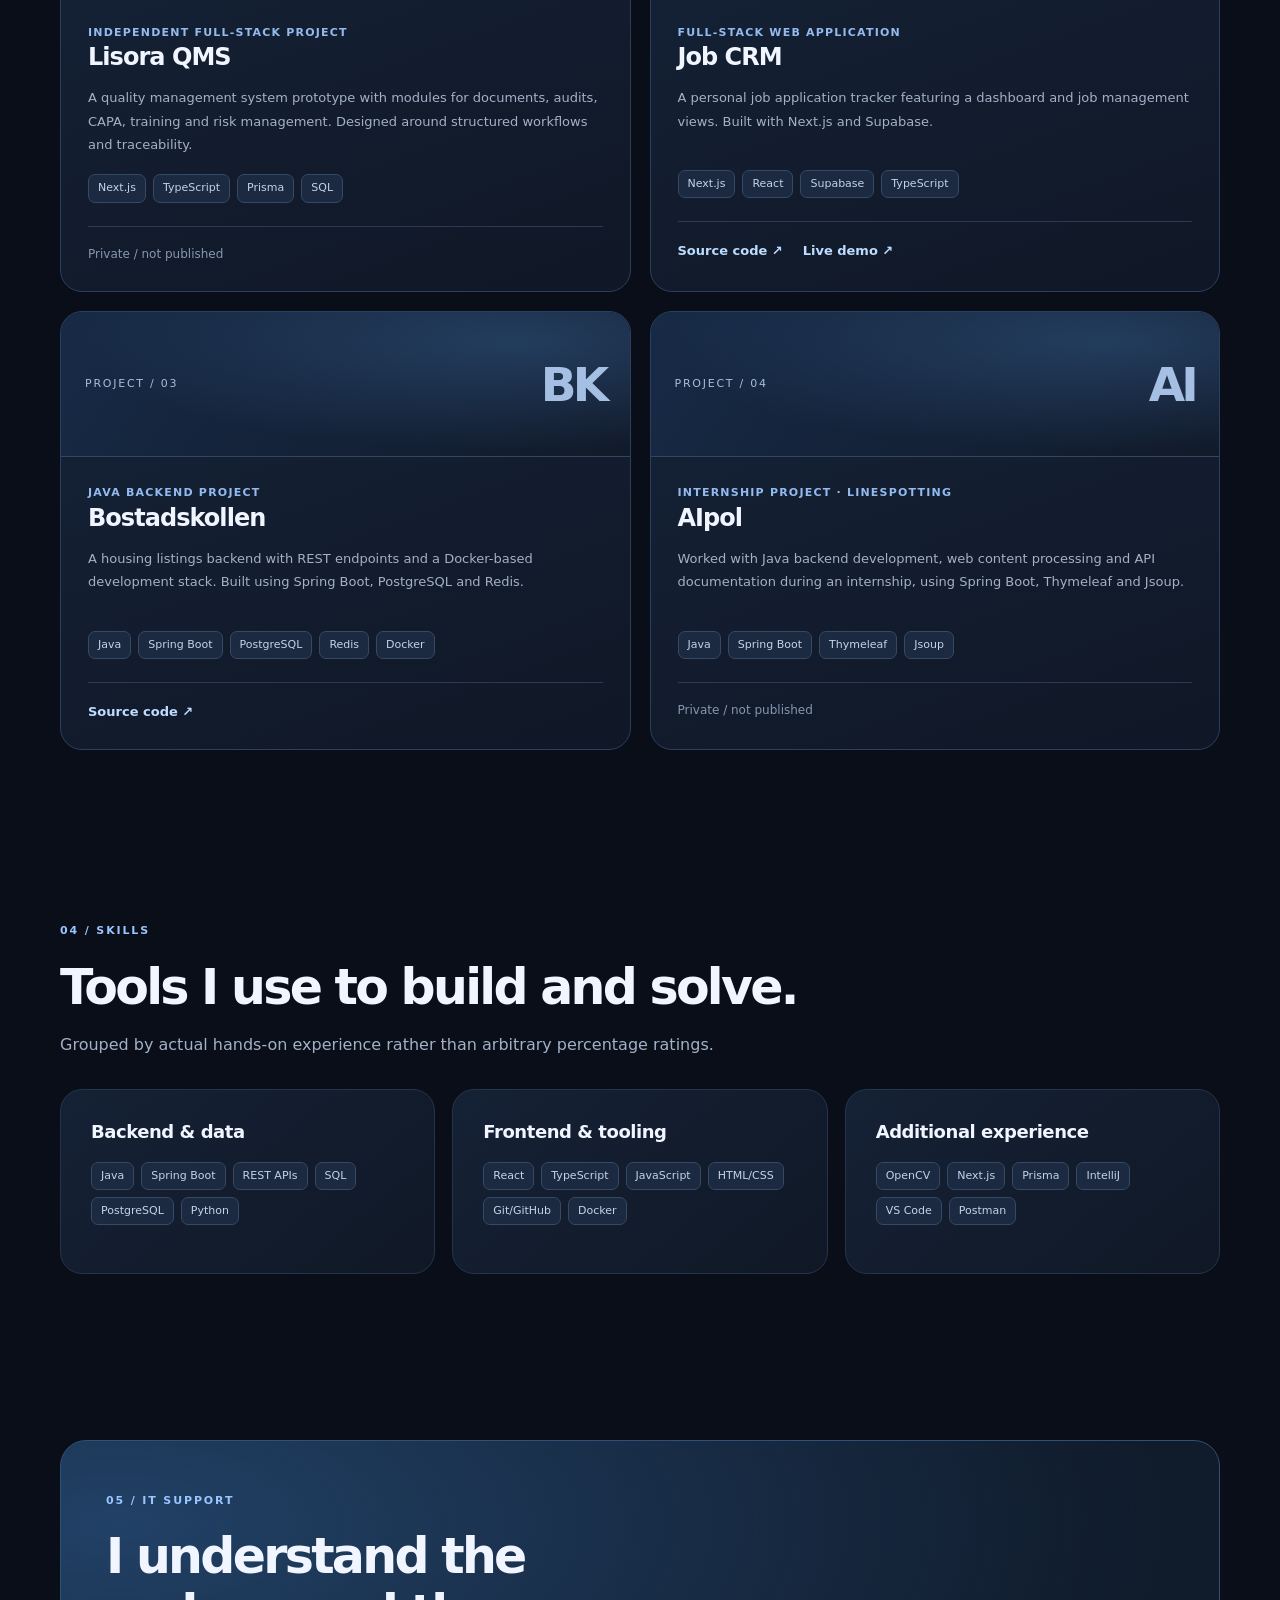
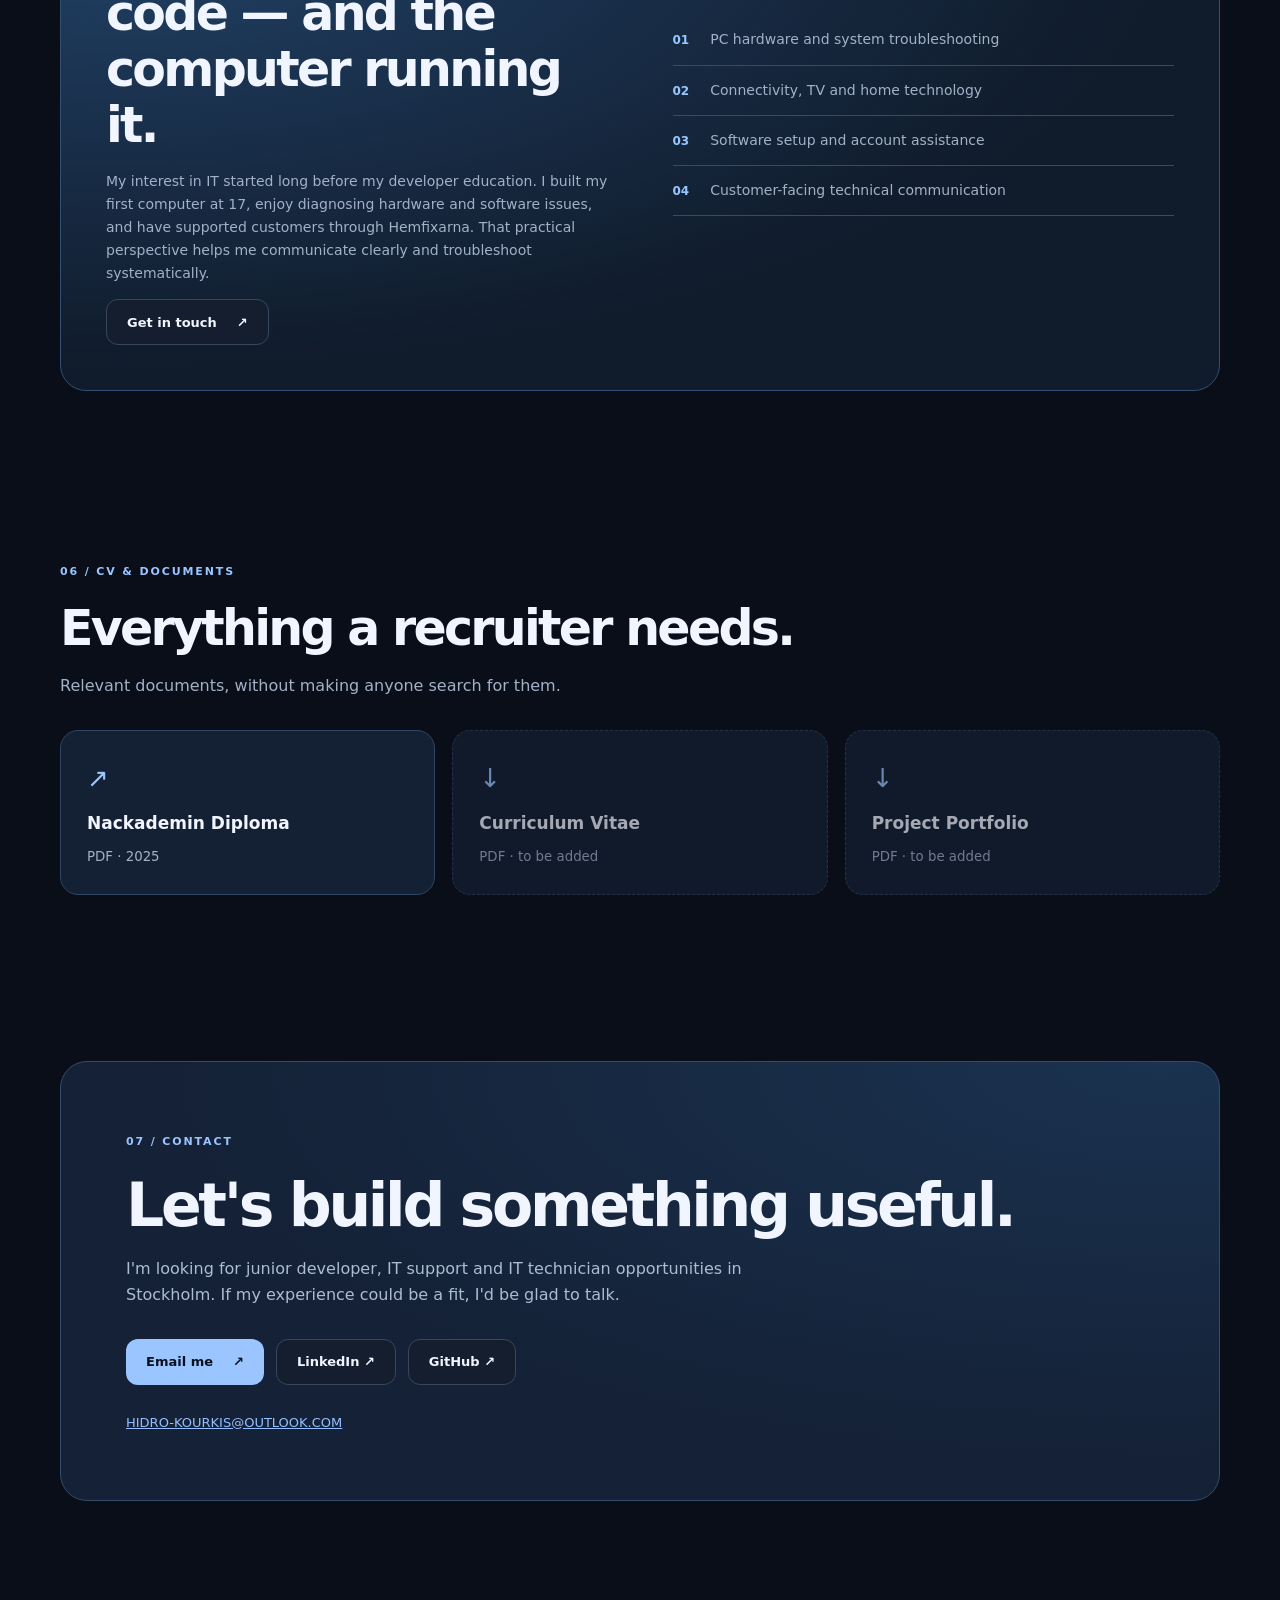
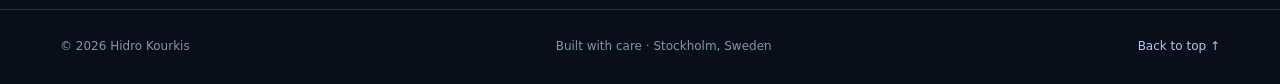
==== commit d36d2a64: "fix: render animated GIF natively with reliable motion fallbacks" ====
--- a/index.html
+++ b/index.html
@@ -38,7 +38,7 @@
     <section class="hero shell" id="top">
       <div class="cinematic-bg" id="cinematic-bg" aria-hidden="true">
         <video id="hero-ambient-video" class="ambient-video" muted loop playsinline preload="none" tabindex="-1"></video>
-        <div class="showreel-gif" id="showreel-gif" aria-hidden="true"></div>
+        <div class="showreel-gif" id="showreel-gif" aria-hidden="true"><img class="showreel-image" src="assets/portfolio-showreel.gif" alt="" loading="eager" decoding="async" fetchpriority="low"></div>
         <div class="cinematic-grid"></div><div class="cinematic-glow glow-a"></div><div class="cinematic-glow glow-b"></div>
         <div class="code-scene"><div class="code-window"><div class="code-window-top"><span></span><span></span><span></span><small>app / engineering</small></div><div class="code-lines"><i class="c1"></i><i class="c2"></i><i class="c3"></i><i class="c4"></i><i class="c5"></i><i class="c6"></i><i class="c7"></i><i class="c8"></i></div></div></div>
       </div>
@@ -59,7 +59,7 @@
         <div class="panel-top"><span class="tiny-label">PROFILE / 01</span><span class="code-dots" aria-hidden="true">● ● ●</span></div>
         <div class="profile-preview" id="profile-preview" aria-label="Illustrative technology showreel">
           <span class="preview-label" data-i18n="previewLabel">ILLUSTRATED TECH SHOWREEL</span>
-          <div class="preview-motion" id="preview-motion" aria-hidden="true"></div>
+          <div class="preview-motion" id="preview-motion" aria-hidden="true"><img class="preview-image" src="assets/portfolio-showreel.gif" alt="" loading="eager" decoding="async" fetchpriority="low"></div>
           <span class="preview-footnote" data-i18n="previewNote">Concept visuals — see real project links below</span>
         </div>
         <div class="terminal-icon" aria-hidden="true">&lt;/&gt;</div>
--- a/v2.css
+++ b/v2.css
@@ -32,3 +32,18 @@
 .cinematic-bg.has-showreel .ambient-video{display:none}
 .cinematic-bg.showreel-frozen .showreel-gif{display:none}
 @media(max-width:760px),(prefers-reduced-motion:reduce){.showreel-gif{display:none!important}}
+
+/* Show the animated work unmistakably while retaining readable hero copy. */
+.cinematic-bg:after{background:linear-gradient(90deg,#090e19 0%,#090e19f0 26%,#090e19aa 58%,#090e1940 100%),linear-gradient(0deg,#090e19 0,transparent 26%)}
+.cinematic-bg.has-showreel .showreel-gif{opacity:.92;filter:saturate(.95) brightness(.88)}
+.hero-panel{background:linear-gradient(150deg,#122037ef,#0d1525ee);backdrop-filter:blur(13px)}
+.profile-preview{position:relative;height:170px;overflow:hidden;border:1px solid #47658a;border-radius:12px;background:linear-gradient(140deg,#101a2b,#263f63);margin-top:27px}
+.preview-motion{position:absolute;inset:0;background-repeat:no-repeat;background-size:cover;background-position:center;opacity:0}
+.profile-preview.is-loaded .preview-motion{opacity:1}
+.profile-preview:after{content:"";position:absolute;inset:0;background:linear-gradient(180deg,#07101c88,transparent 38%,#08101cbf 100%);pointer-events:none}
+.preview-label,.preview-footnote{position:absolute;left:13px;z-index:2;font-size:10px;font-weight:800;letter-spacing:.09em;color:#e5f1ff;text-shadow:0 1px 8px #000}
+.preview-label{top:10px}.preview-footnote{bottom:11px;font-size:9px;font-weight:500;letter-spacing:0}
+.hero-panel .terminal-icon{margin-top:18px;width:48px;height:48px;font-size:18px}
+.hero-panel .panel-title{margin-top:15px;font-size:24px}
+@media(max-width:760px){.profile-preview{height:155px}.profile-preview .preview-motion{display:none!important}.profile-preview{background:radial-gradient(circle at 80% 20%,#335e88,#101a2b 80%)}}
+@media(prefers-reduced-motion:reduce){.preview-motion{display:none!important}}
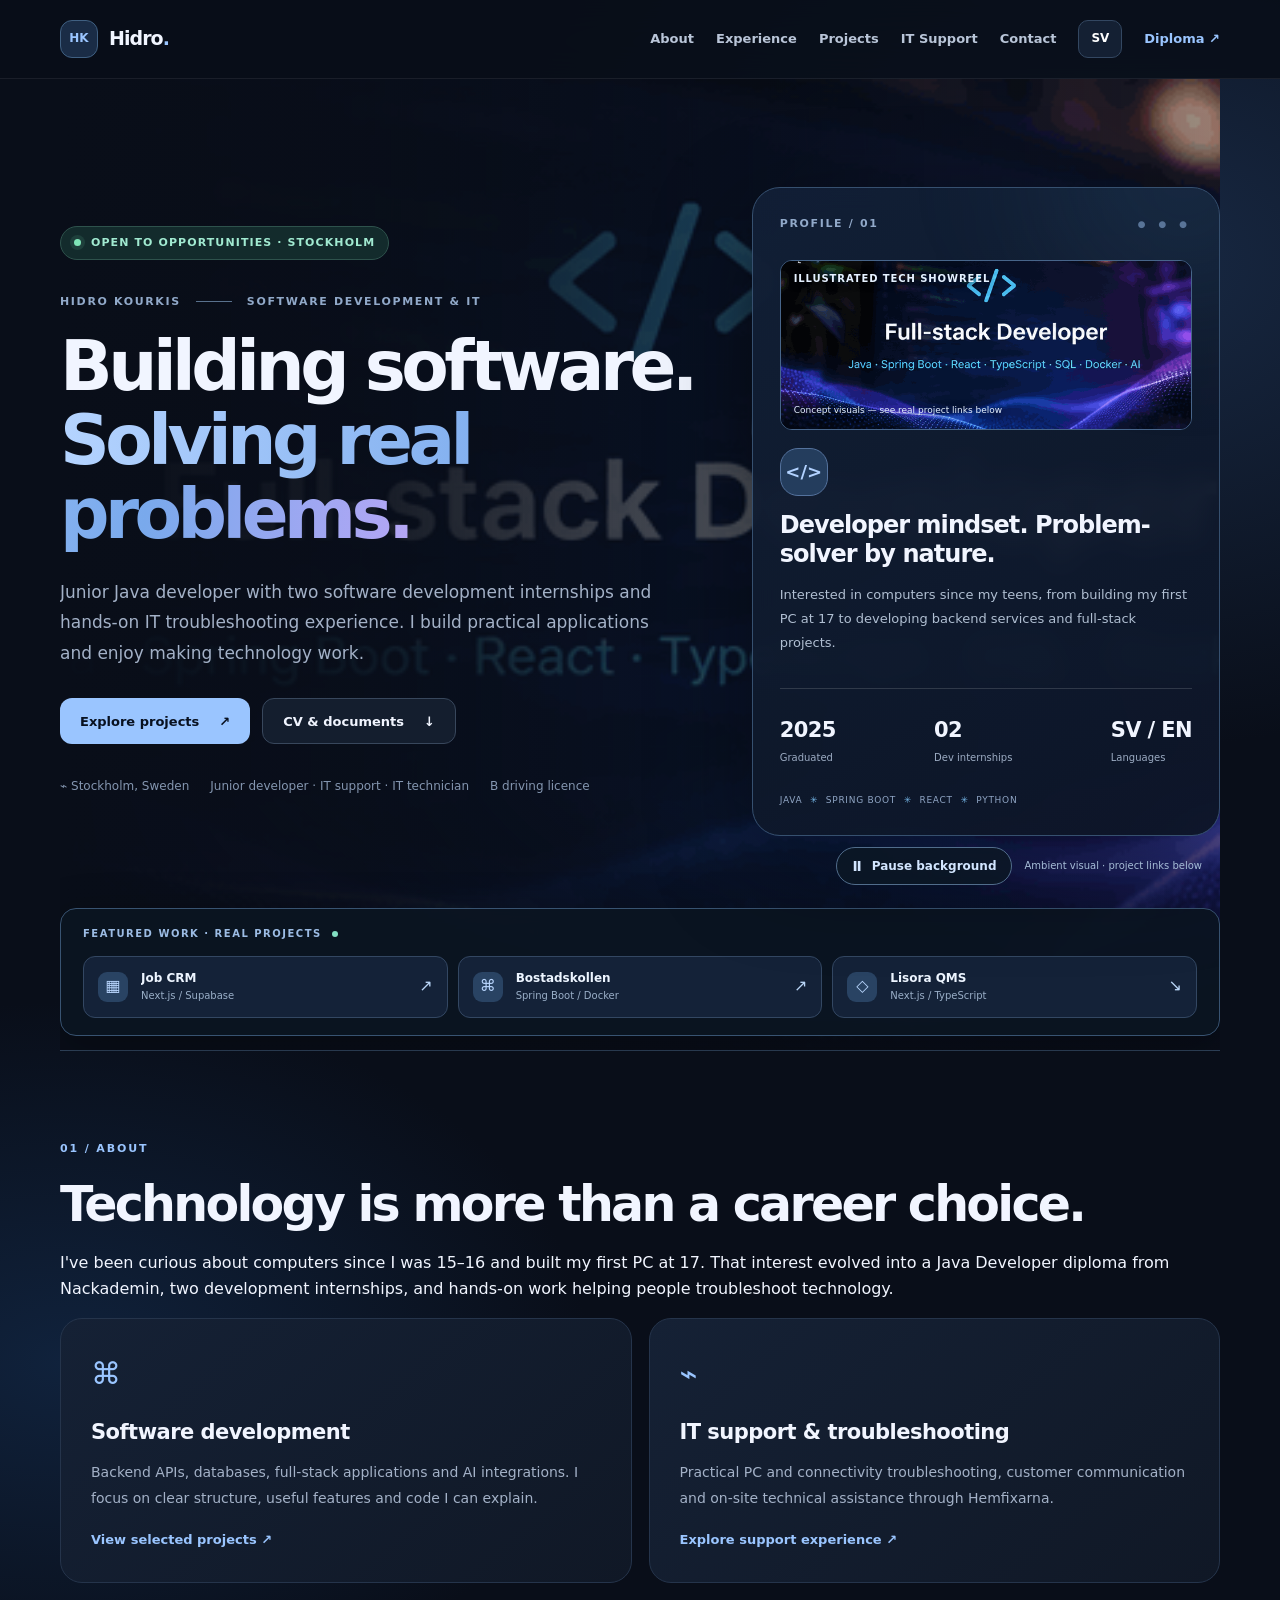
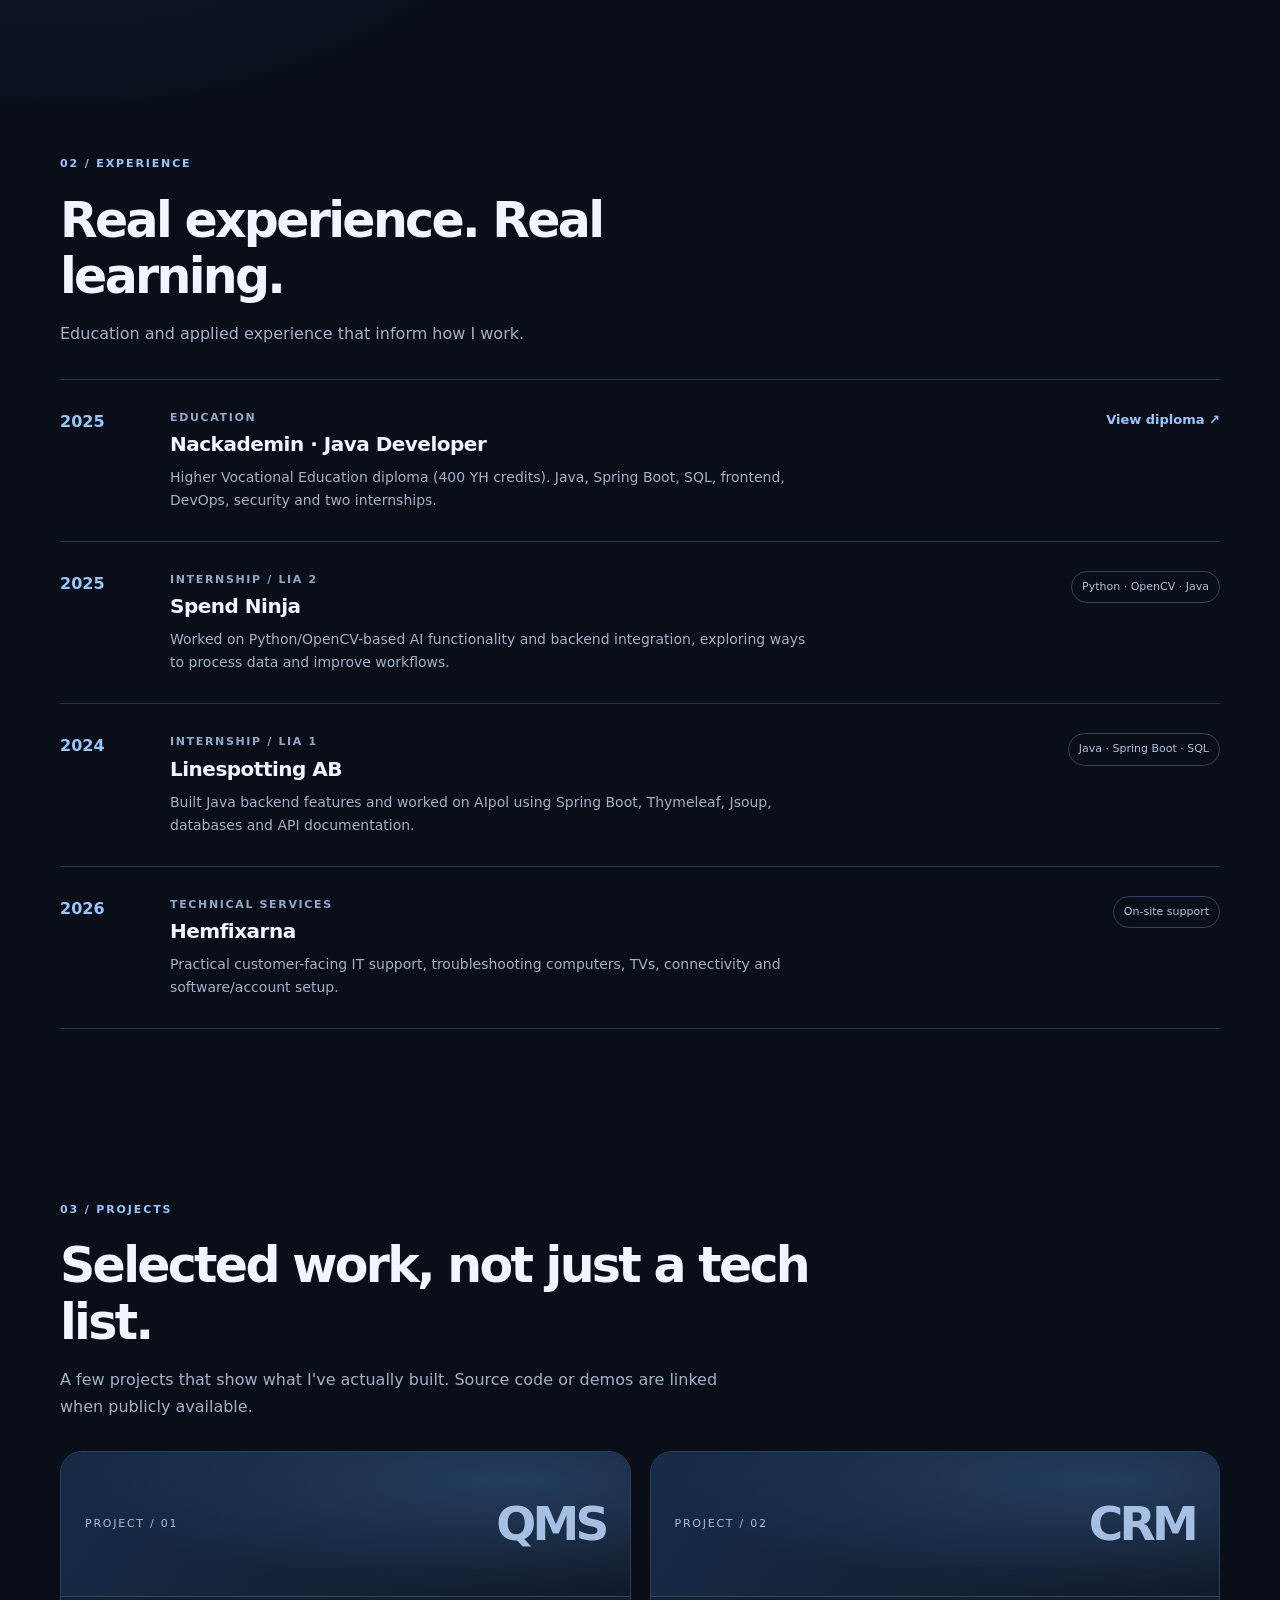
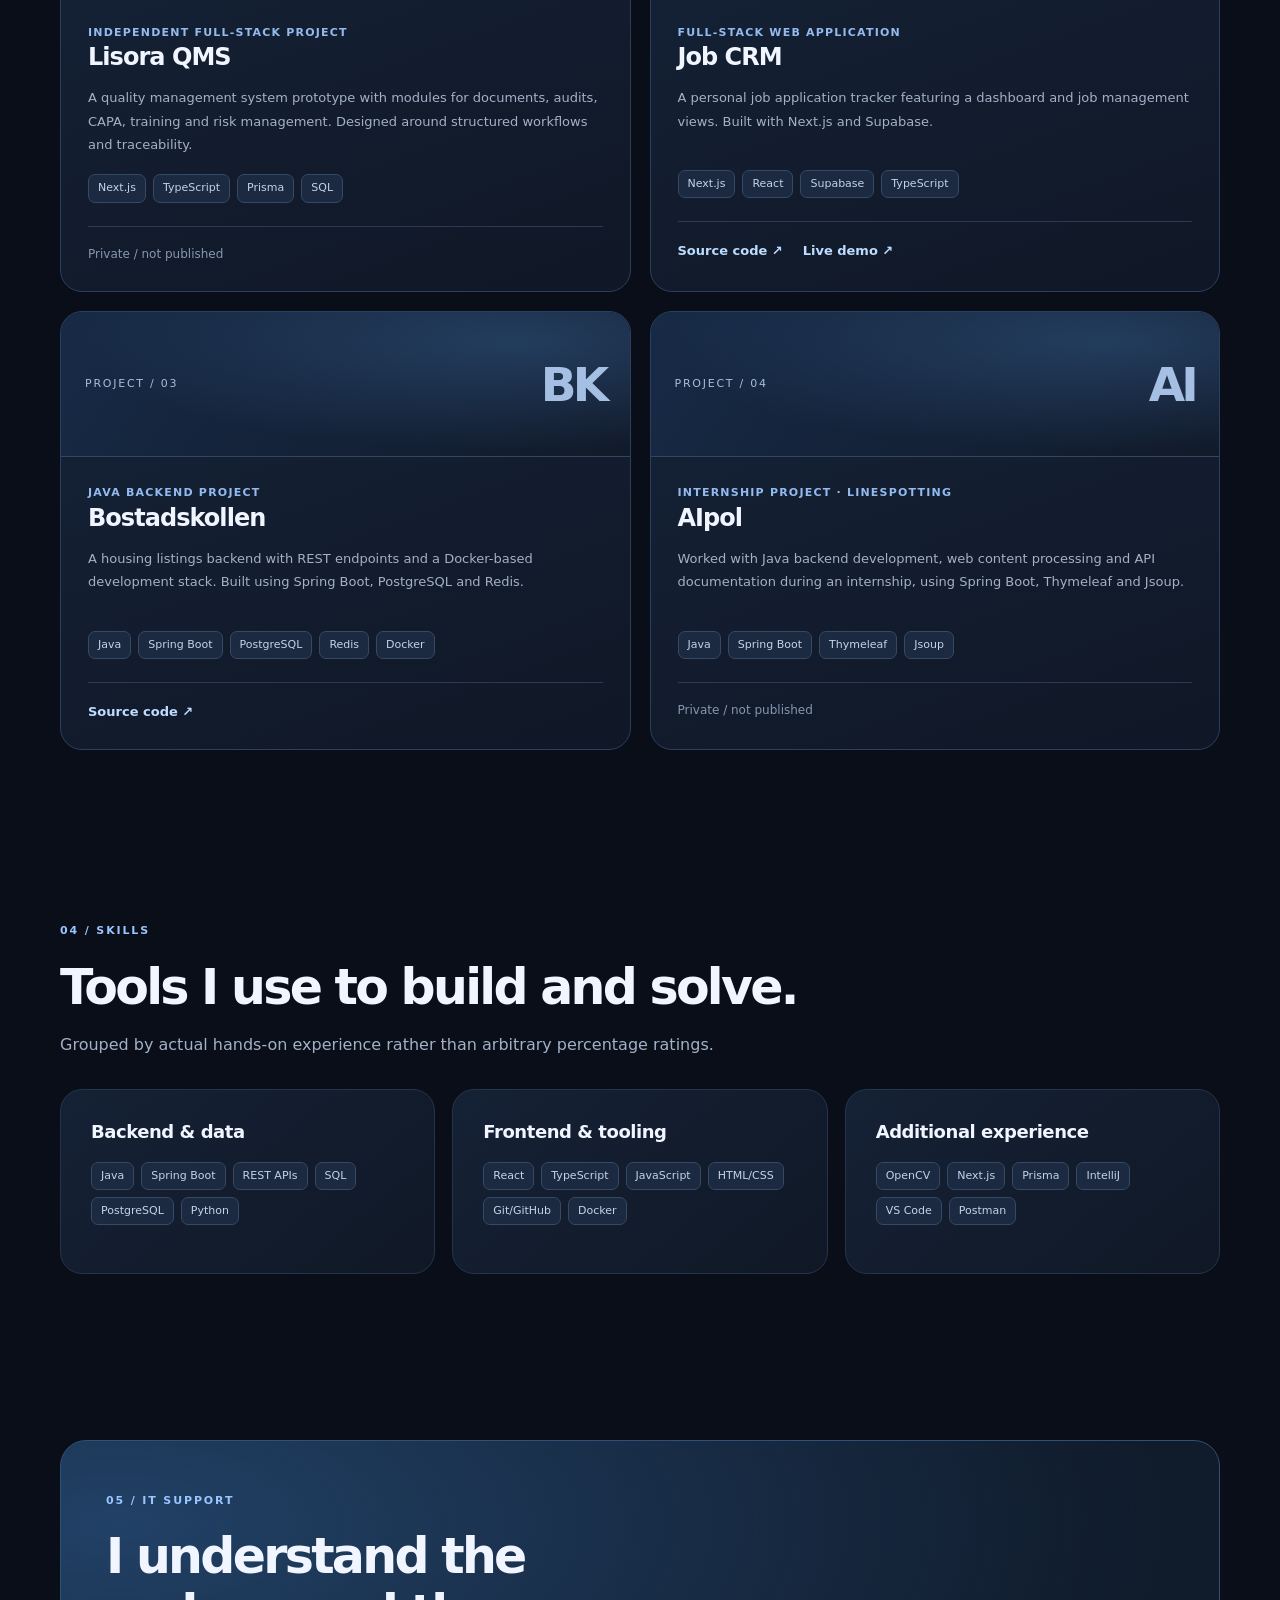
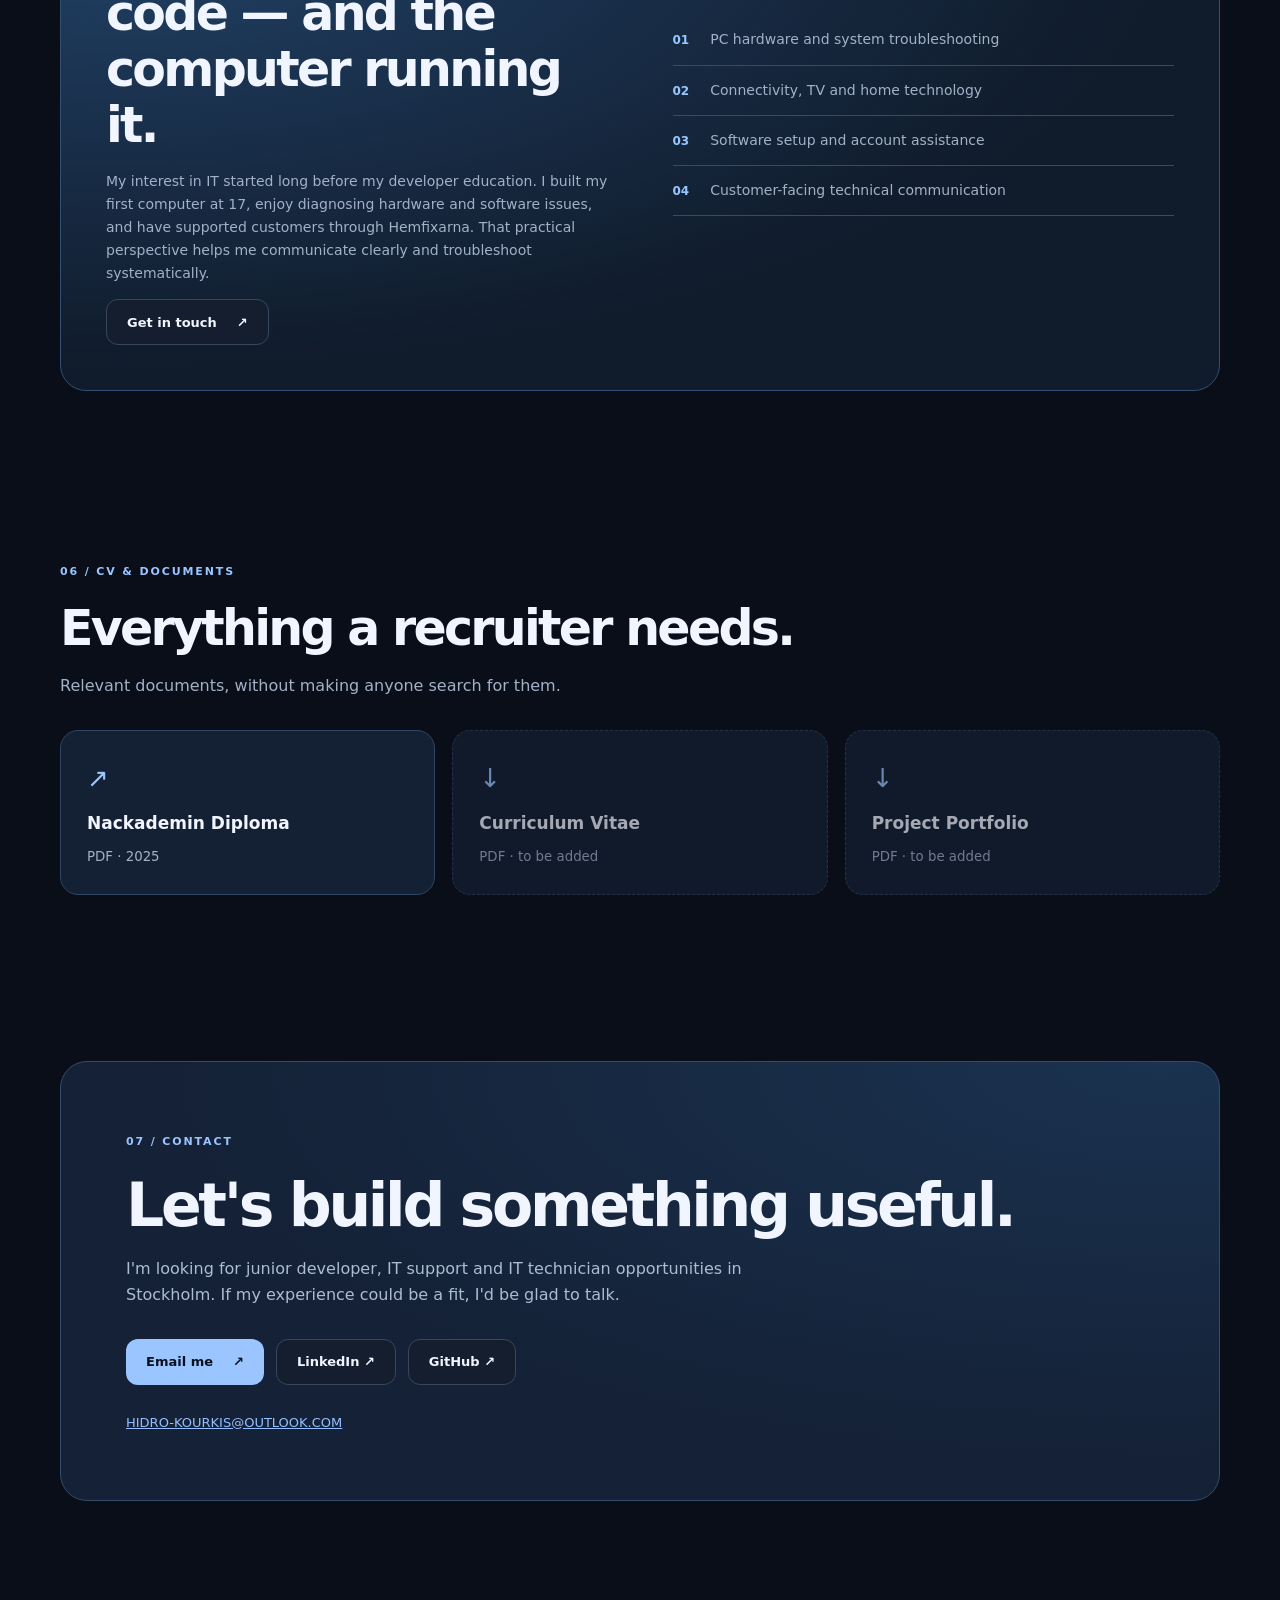
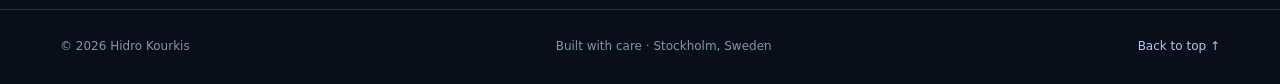
==== commit c6cddaa2: "fix: display verified GIF without JavaScript visibility gating" ====
--- a/index.html
+++ b/index.html
@@ -38,7 +38,7 @@
     <section class="hero shell" id="top">
       <div class="cinematic-bg" id="cinematic-bg" aria-hidden="true">
         <video id="hero-ambient-video" class="ambient-video" muted loop playsinline preload="none" tabindex="-1"></video>
-        <div class="showreel-gif" id="showreel-gif" aria-hidden="true"><img class="showreel-image" src="assets/portfolio-showreel.gif" alt="" loading="eager" decoding="async" fetchpriority="low"></div>
+        <div class="showreel-gif" id="showreel-gif" aria-hidden="true"><img class="showreel-image" src="assets/portfolio-showreel.gif?v=20261111-2" alt="" loading="eager" decoding="async" fetchpriority="low"></div>
         <div class="cinematic-grid"></div><div class="cinematic-glow glow-a"></div><div class="cinematic-glow glow-b"></div>
         <div class="code-scene"><div class="code-window"><div class="code-window-top"><span></span><span></span><span></span><small>app / engineering</small></div><div class="code-lines"><i class="c1"></i><i class="c2"></i><i class="c3"></i><i class="c4"></i><i class="c5"></i><i class="c6"></i><i class="c7"></i><i class="c8"></i></div></div></div>
       </div>
@@ -59,7 +59,7 @@
         <div class="panel-top"><span class="tiny-label">PROFILE / 01</span><span class="code-dots" aria-hidden="true">● ● ●</span></div>
         <div class="profile-preview" id="profile-preview" aria-label="Illustrative technology showreel">
           <span class="preview-label" data-i18n="previewLabel">ILLUSTRATED TECH SHOWREEL</span>
-          <div class="preview-motion" id="preview-motion" aria-hidden="true"><img class="preview-image" src="assets/portfolio-showreel.gif" alt="" loading="eager" decoding="async" fetchpriority="low"></div>
+          <div class="preview-motion" id="preview-motion" aria-hidden="true"><img class="preview-image" src="assets/portfolio-showreel.gif?v=20261111-2" alt="" loading="eager" decoding="async" fetchpriority="low"></div>
           <span class="preview-footnote" data-i18n="previewNote">Concept visuals — see real project links below</span>
         </div>
         <div class="terminal-icon" aria-hidden="true">&lt;/&gt;</div>
--- a/v2.css
+++ b/v2.css
@@ -47,3 +47,15 @@
 .hero-panel .panel-title{margin-top:15px;font-size:24px}
 @media(max-width:760px){.profile-preview{height:155px}.profile-preview .preview-motion{display:none!important}.profile-preview{background:radial-gradient(circle at 80% 20%,#335e88,#101a2b 80%)}}
 @media(prefers-reduced-motion:reduce){.preview-motion{display:none!important}}
+
+/* Native animated GIF repair: render without waiting for JS image.onload. */
+.showreel-gif{opacity:.82!important;filter:none!important;background:none!important}
+.showreel-image{display:block;width:100%;height:100%;object-fit:cover;object-position:center}
+.profile-preview .preview-motion{display:block;opacity:1;z-index:1}
+.preview-image{display:block;width:100%;height:100%;object-fit:cover;object-position:center}
+.showreel-image[hidden],.preview-image[hidden]{display:none!important}
+.preview-motion{background-image:none!important}
+@media(max-width:760px),(prefers-reduced-motion:reduce){
+  .showreel-image,.preview-image{display:none!important}
+  .profile-preview{background:linear-gradient(135deg,#182c4a,#0c1726)}
+}
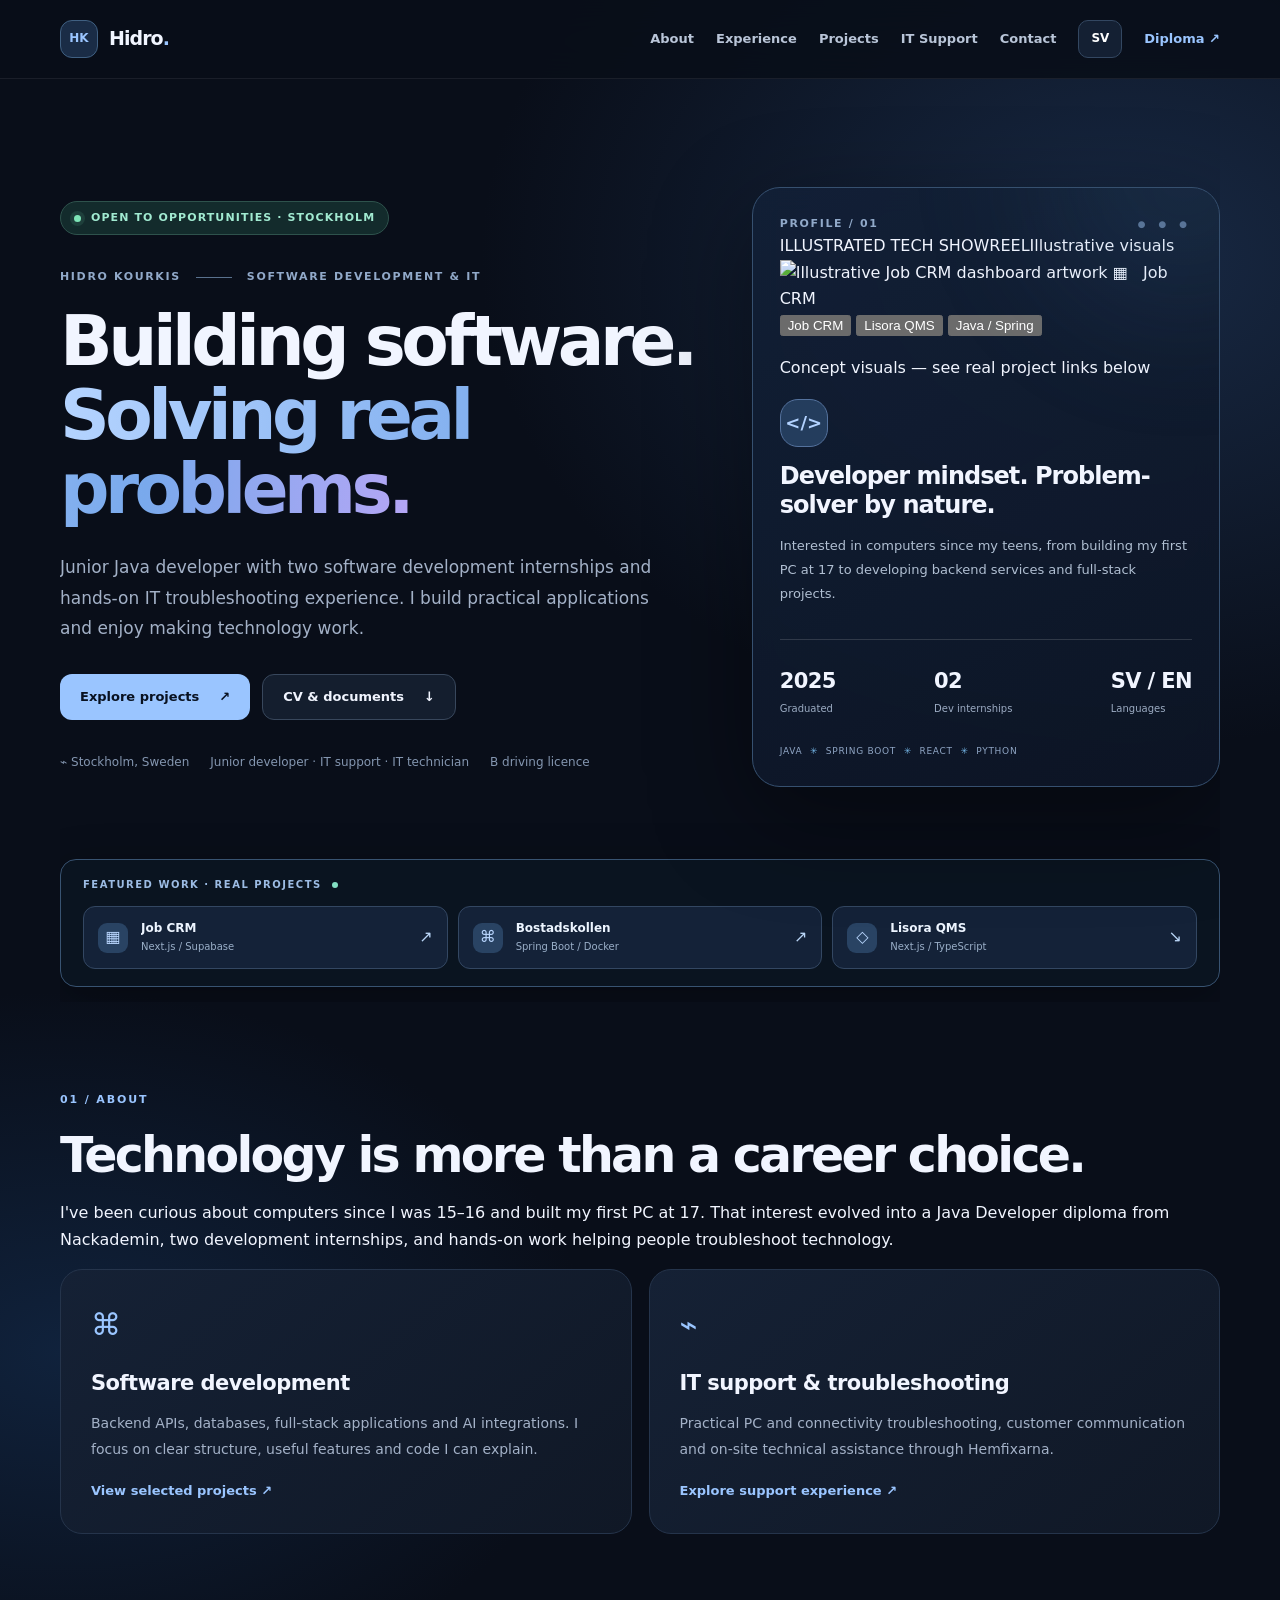
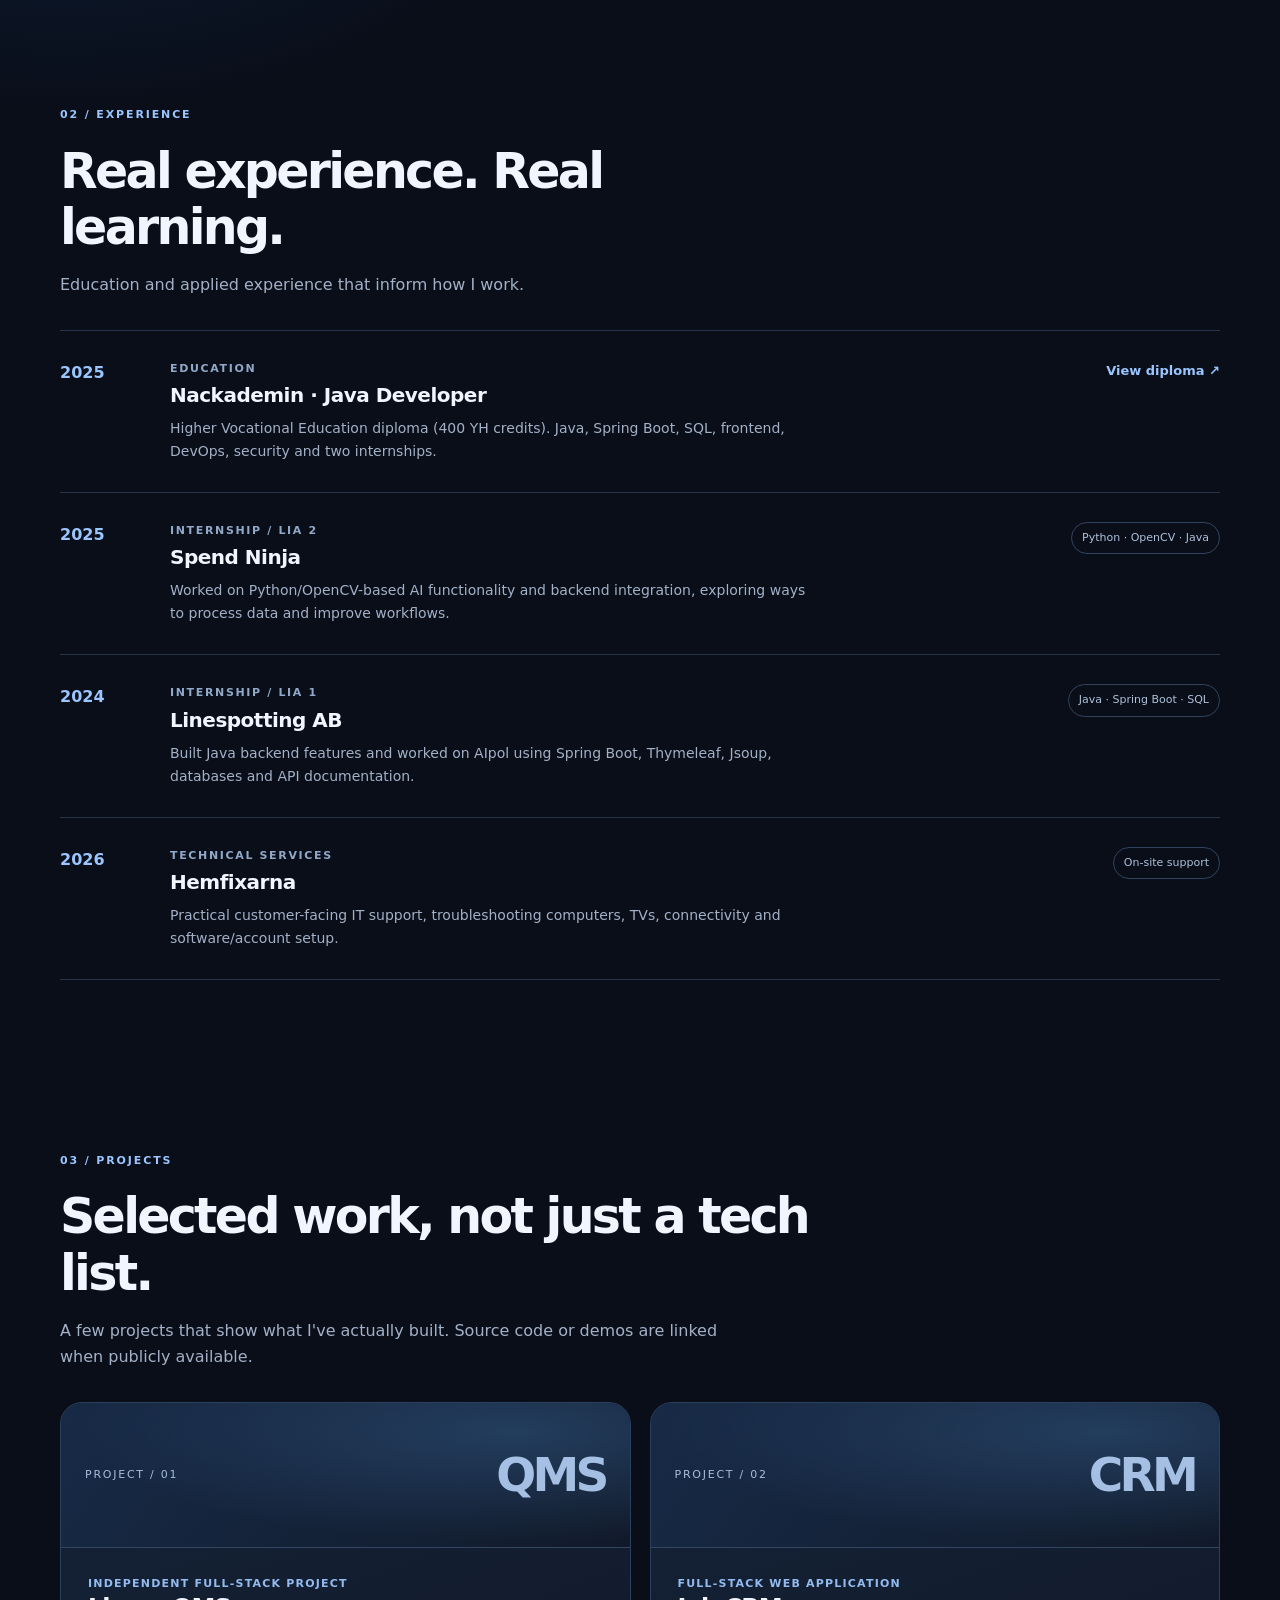
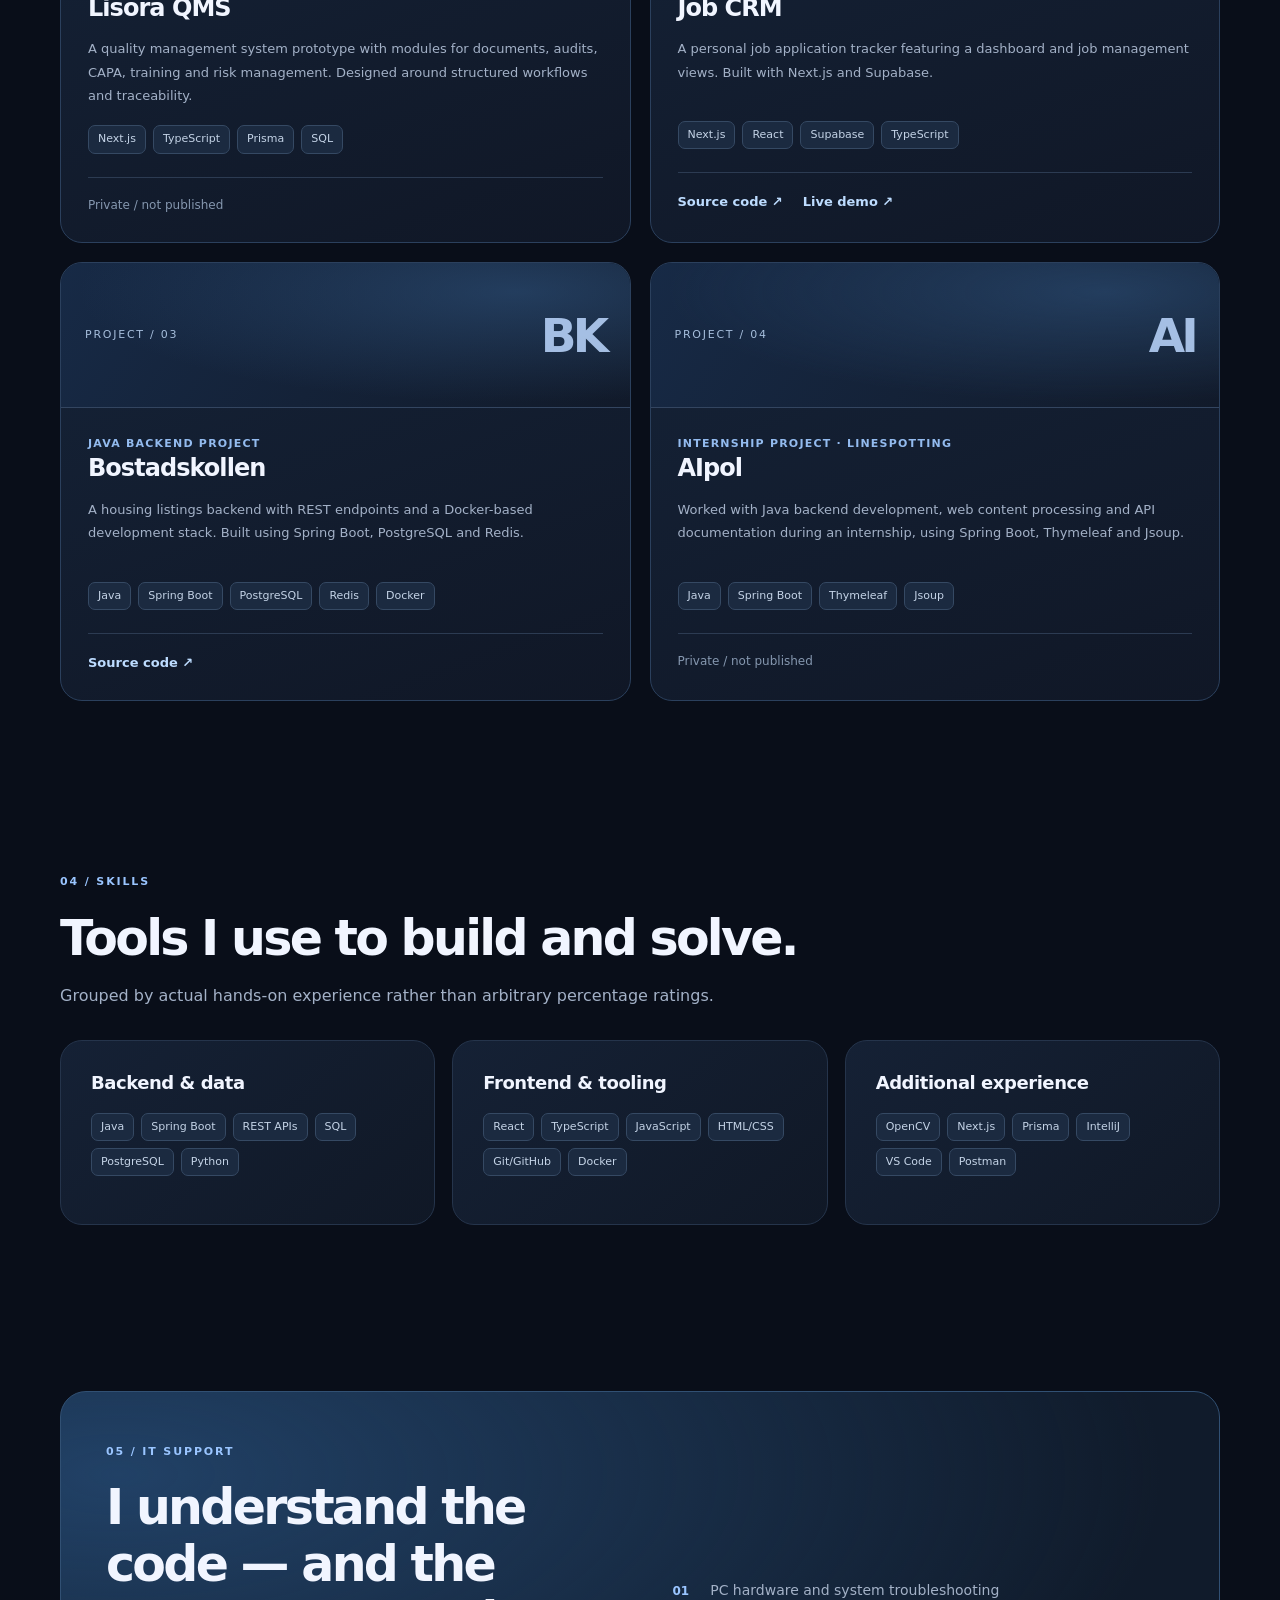
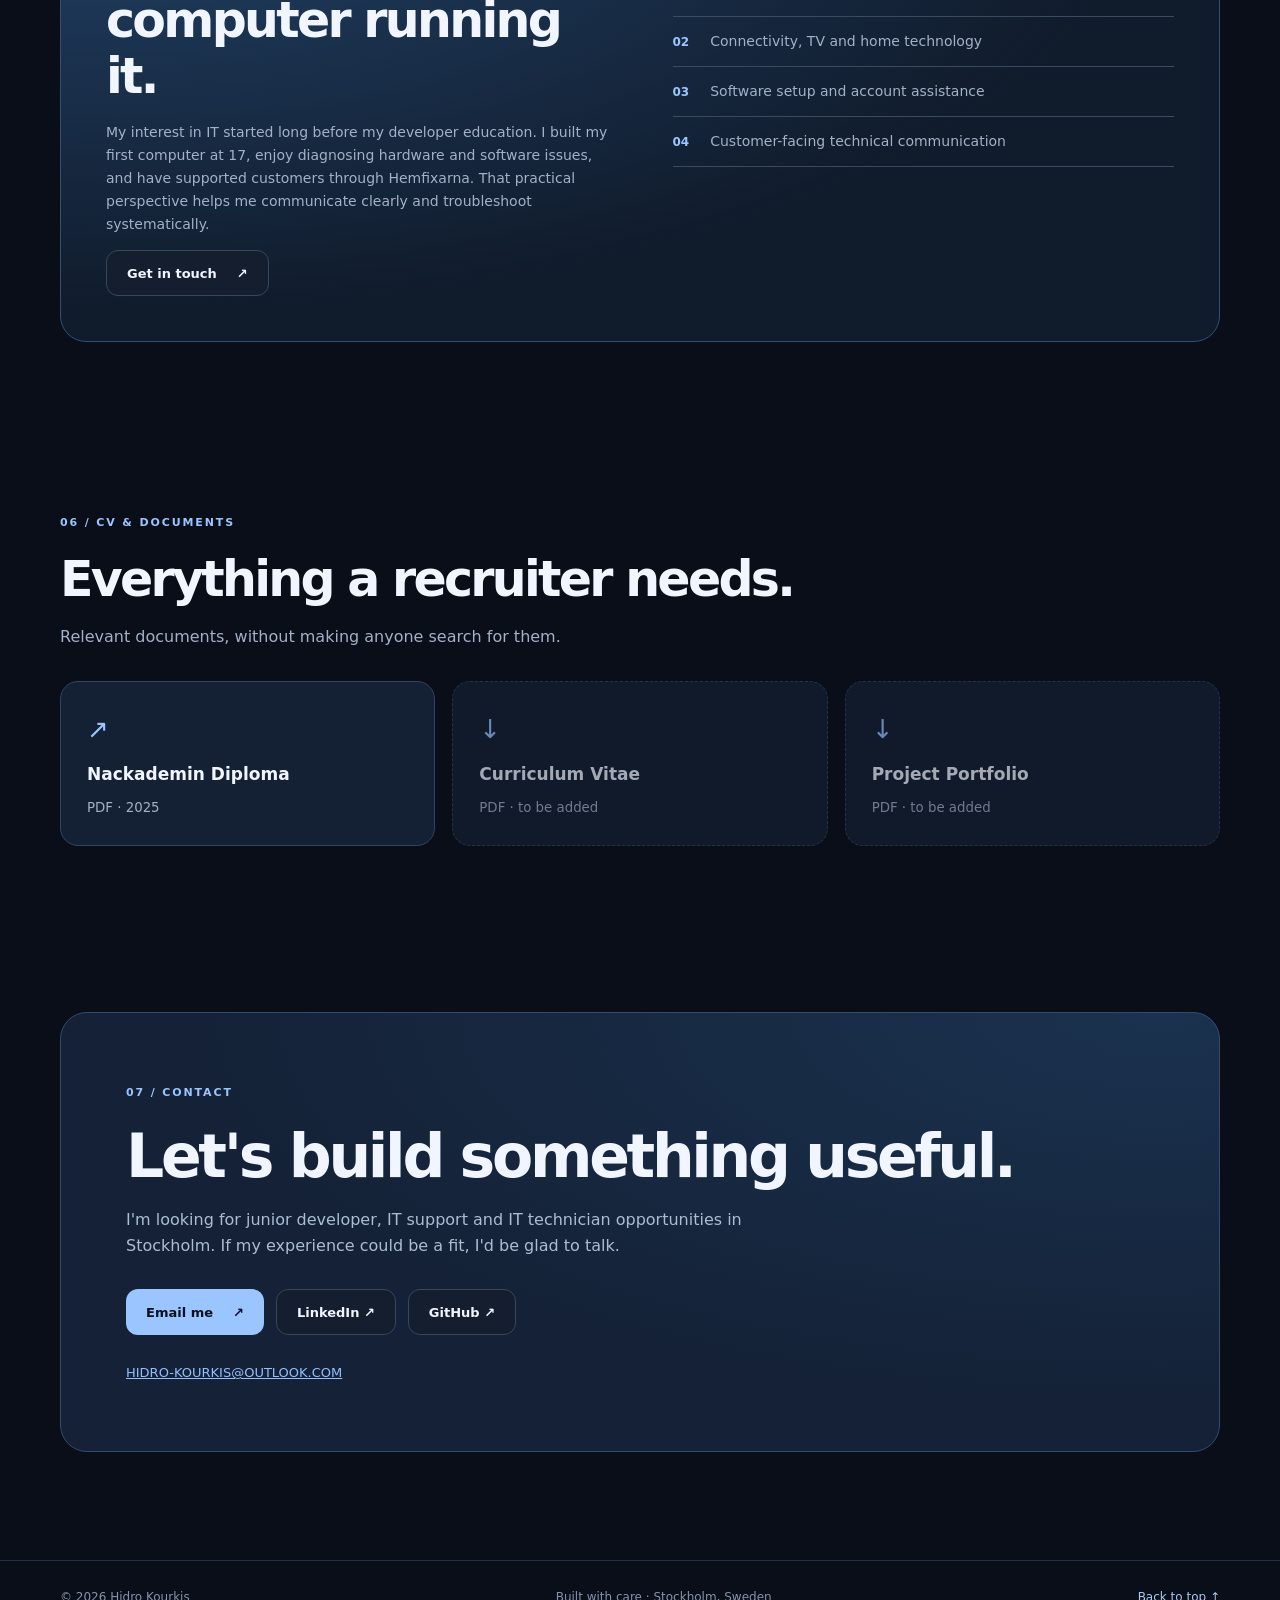
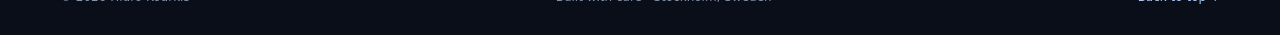
==== commit f6e2fea1: "feat: replace animated background with static project gallery" ====
--- a/index.html
+++ b/index.html
@@ -36,13 +36,6 @@
   </header>
   <main id="main">
     <section class="hero shell" id="top">
-      <div class="cinematic-bg" id="cinematic-bg" aria-hidden="true">
-        <video id="hero-ambient-video" class="ambient-video" muted loop playsinline preload="none" tabindex="-1"></video>
-        <div class="showreel-gif" id="showreel-gif" aria-hidden="true"><img class="showreel-image" src="assets/portfolio-showreel.gif?v=20261111-2" alt="" loading="eager" decoding="async" fetchpriority="low"></div>
-        <div class="cinematic-grid"></div><div class="cinematic-glow glow-a"></div><div class="cinematic-glow glow-b"></div>
-        <div class="code-scene"><div class="code-window"><div class="code-window-top"><span></span><span></span><span></span><small>app / engineering</small></div><div class="code-lines"><i class="c1"></i><i class="c2"></i><i class="c3"></i><i class="c4"></i><i class="c5"></i><i class="c6"></i><i class="c7"></i><i class="c8"></i></div></div></div>
-      </div>
-      <div class="hero-video-controls"><button class="motion-toggle" id="motion-toggle" type="button" aria-pressed="false" aria-label="Pause animated background"><span class="motion-icon" aria-hidden="true">Ⅱ</span><span data-i18n="pauseMotion">Pause background</span></button><span class="motion-caption" data-i18n="decorativeVideo">Illustrative showcase · explore real projects below</span></div>
       <div class="hero-content">
       <div class="hero-copy">
         <div class="eyebrow"><span class="status-dot" aria-hidden="true"></span><span data-i18n="available">OPEN TO OPPORTUNITIES · STOCKHOLM</span></div>
@@ -57,10 +50,18 @@
       </div>
       <aside class="hero-panel" aria-label="Profile highlights">
         <div class="panel-top"><span class="tiny-label">PROFILE / 01</span><span class="code-dots" aria-hidden="true">● ● ●</span></div>
-        <div class="profile-preview" id="profile-preview" aria-label="Illustrative technology showreel">
-          <span class="preview-label" data-i18n="previewLabel">ILLUSTRATED TECH SHOWREEL</span>
-          <div class="preview-motion" id="preview-motion" aria-hidden="true"><img class="preview-image" src="assets/portfolio-showreel.gif?v=20261111-2" alt="" loading="eager" decoding="async" fetchpriority="low"></div>
-          <span class="preview-footnote" data-i18n="previewNote">Concept visuals — see real project links below</span>
+        <div class="showcase" aria-label="Illustrative project showcase">
+          <div class="showcase-topline"><span data-i18n="previewLabel">PROJECT SHOWCASE</span><span class="showcase-kind" data-i18n="conceptArt">Illustrative visuals</span></div>
+          <div class="showcase-images" id="showcase-images">
+            <img id="showcase-image" src="assets/job-crm-showcase.webp" alt="Illustrative Job CRM dashboard artwork" width="480" height="270" fetchpriority="high" decoding="async">
+            <span class="showcase-fallback" aria-hidden="true">▦ &nbsp; Job CRM</span>
+          </div>
+          <div class="showcase-controls" role="group" aria-label="Choose a showcase image">
+            <button type="button" class="showcase-tab active" aria-pressed="true" data-showcase="job" data-i18n="showcaseJob">Job CRM</button>
+            <button type="button" class="showcase-tab" aria-pressed="false" data-showcase="lisora" data-i18n="showcaseLisora">Lisora QMS</button>
+            <button type="button" class="showcase-tab" aria-pressed="false" data-showcase="java" data-i18n="showcaseJava">Java / Spring</button>
+          </div>
+          <p class="showcase-note" data-i18n="previewNote">Concept artwork, not screenshots. Explore real projects below.</p>
         </div>
         <div class="terminal-icon" aria-hidden="true">&lt;/&gt;</div>
         <p class="panel-title" data-i18n="panelTitle">Developer mindset.<br>Problem-solver by nature.</p>
--- a/v2.css
+++ b/v2.css
@@ -59,3 +59,16 @@
   .showreel-image,.preview-image{display:none!important}
   .profile-preview{background:linear-gradient(135deg,#182c4a,#0c1726)}
 }
+
+/* Definitive showreel display rules: avoid old JS hidden state and duplicate CSS. */
+@media (min-width:761px) and (prefers-reduced-motion:no-preference){
+  .cinematic-bg:not(.showreel-frozen) .showreel-gif{display:block!important;opacity:.95!important}
+  .profile-preview:not(.is-paused) .preview-motion{display:block!important;opacity:1!important}
+  .profile-preview:not(.is-paused) .preview-image{display:block!important;visibility:visible!important;opacity:1!important}
+}
+.profile-preview.is-paused .preview-motion{display:none!important}
+.cinematic-bg.showreel-frozen .showreel-gif{display:none!important}
+.profile-preview{background:radial-gradient(ellipse at 80% 35%,#365c84,#102039 62%,#091421)}
+/* Static illustrative code-panel fallback remains meaningful when motion is disabled. */
+.profile-preview.is-paused:before{content:"</>  JAVA  ·  REACT  ·  SPRING BOOT";position:absolute;inset:0;display:grid;place-items:center;color:#b4cfff;font:600 12px ui-monospace,monospace;letter-spacing:.08em}
+@media(max-width:760px),(prefers-reduced-motion:reduce){.profile-preview:before{content:"</>  JAVA  ·  REACT  ·  SPRING BOOT";position:absolute;inset:0;display:grid;place-items:center;color:#b4cfff;font:600 12px ui-monospace,monospace;letter-spacing:.08em}}
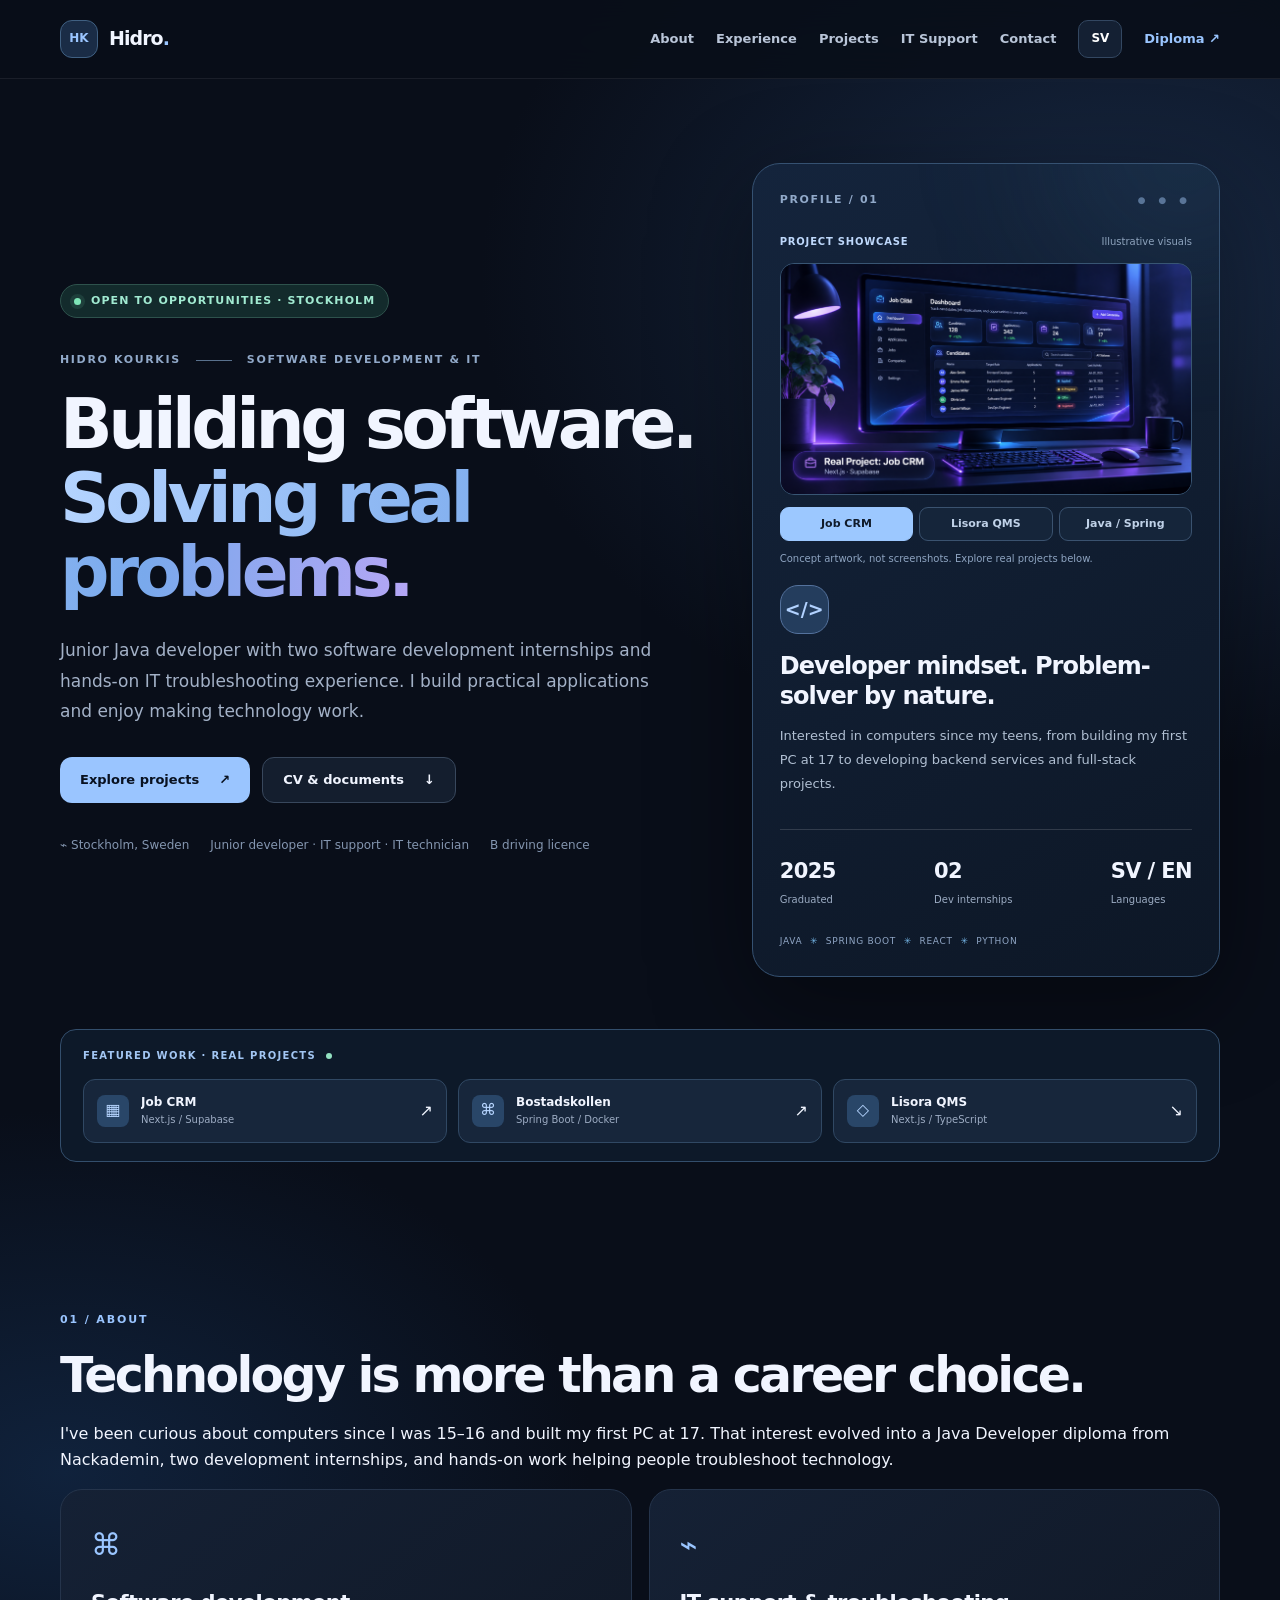
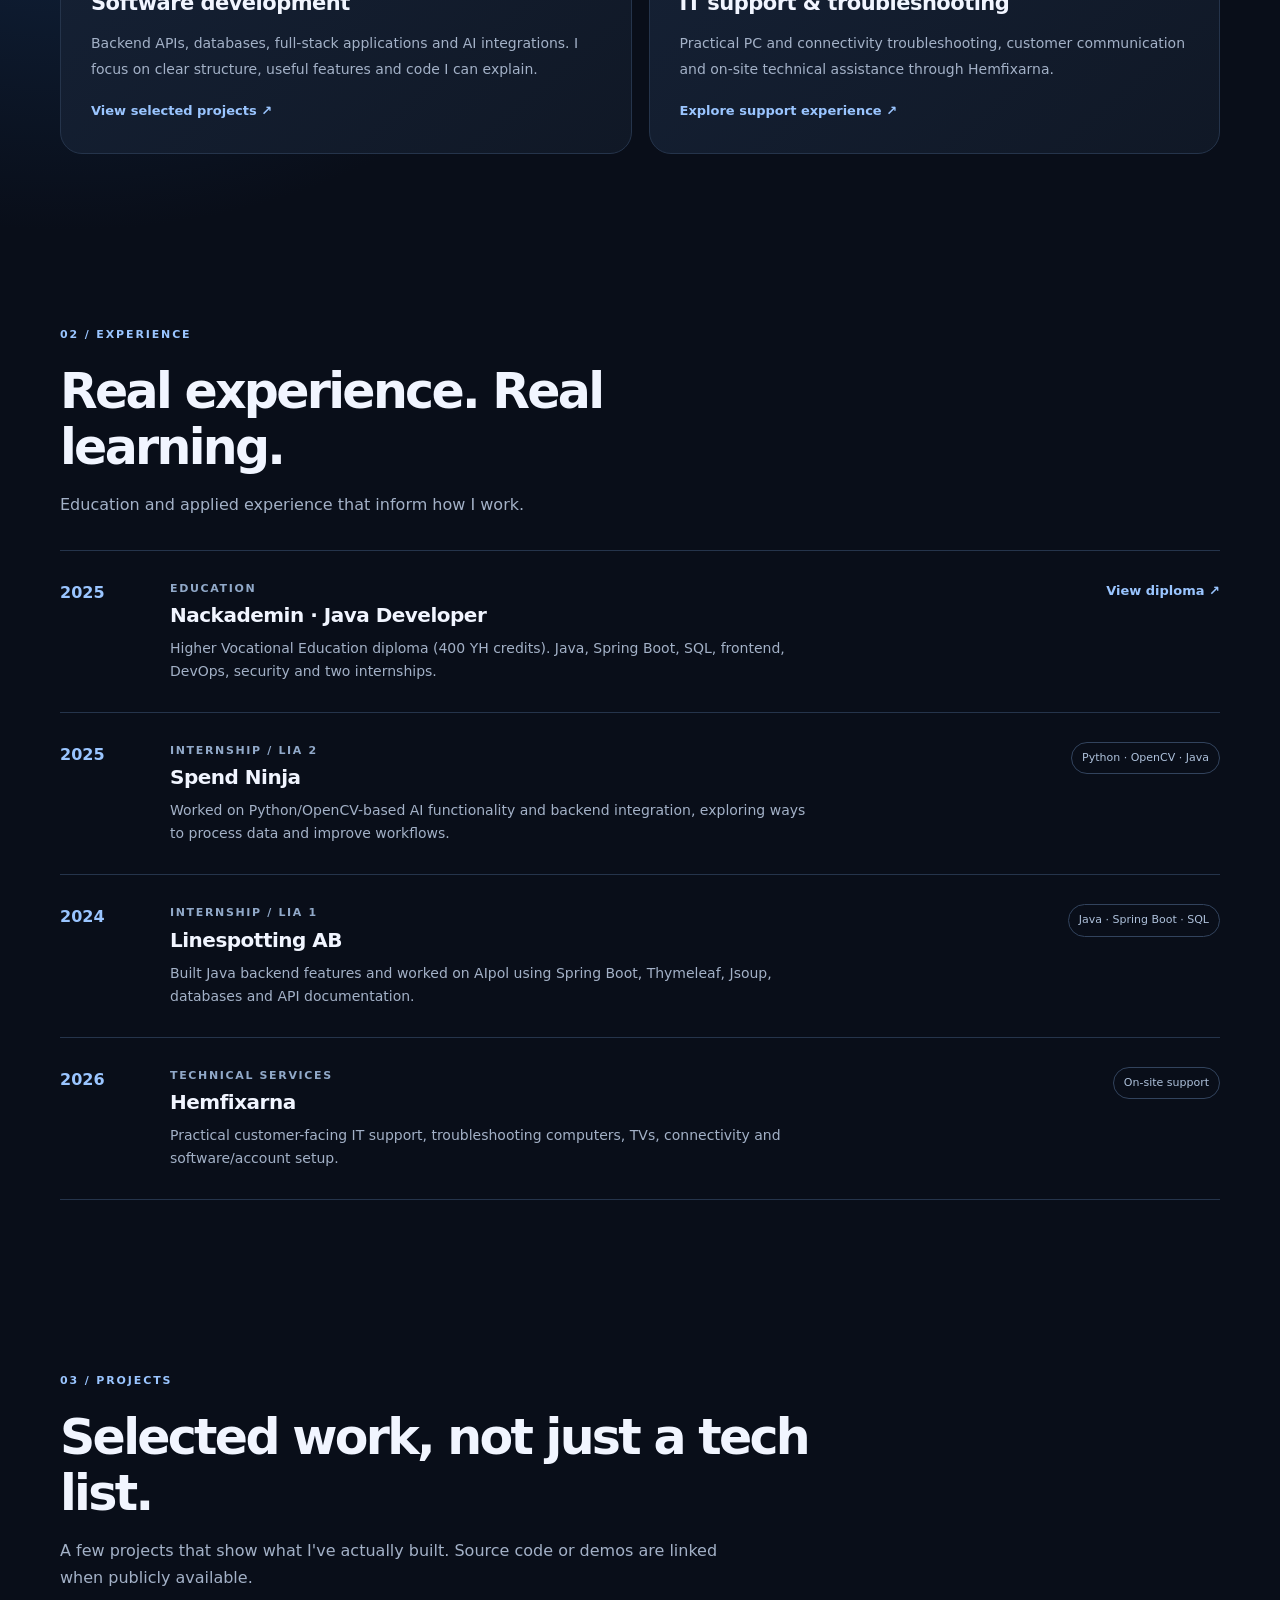
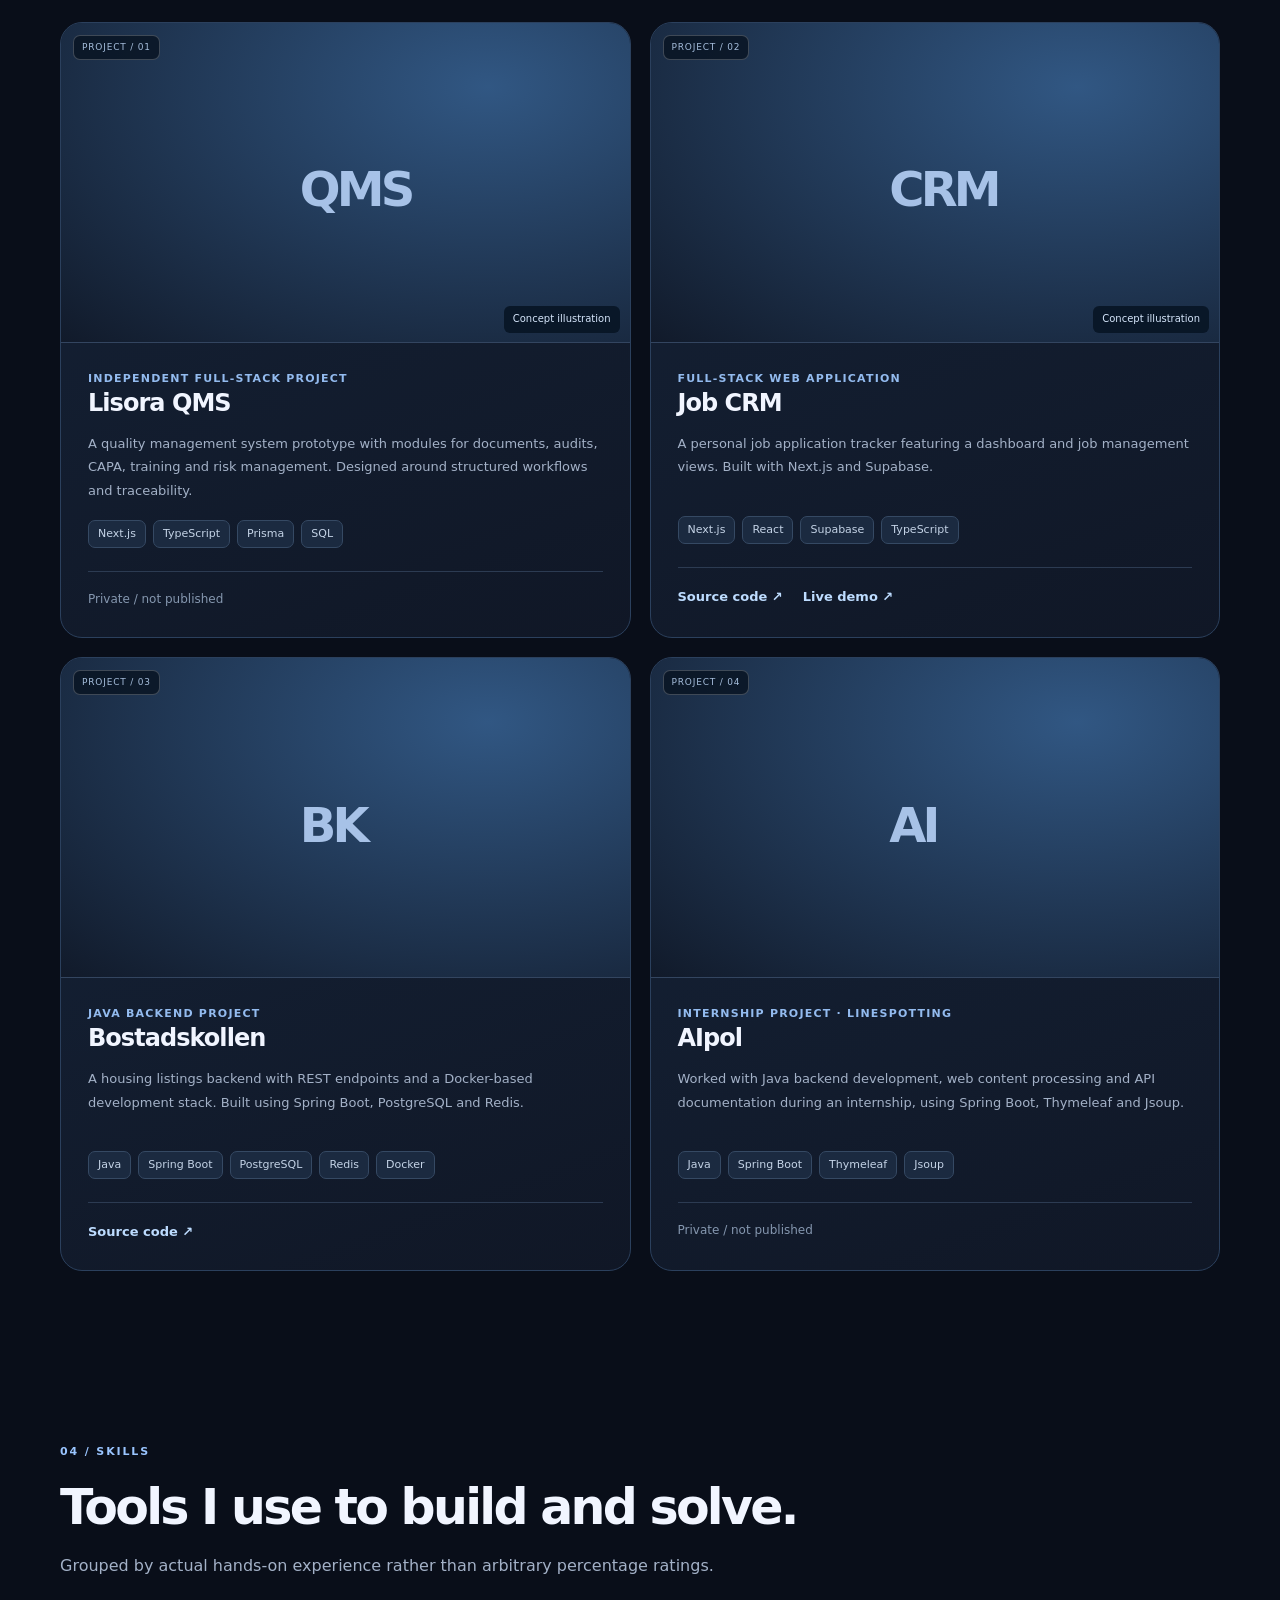
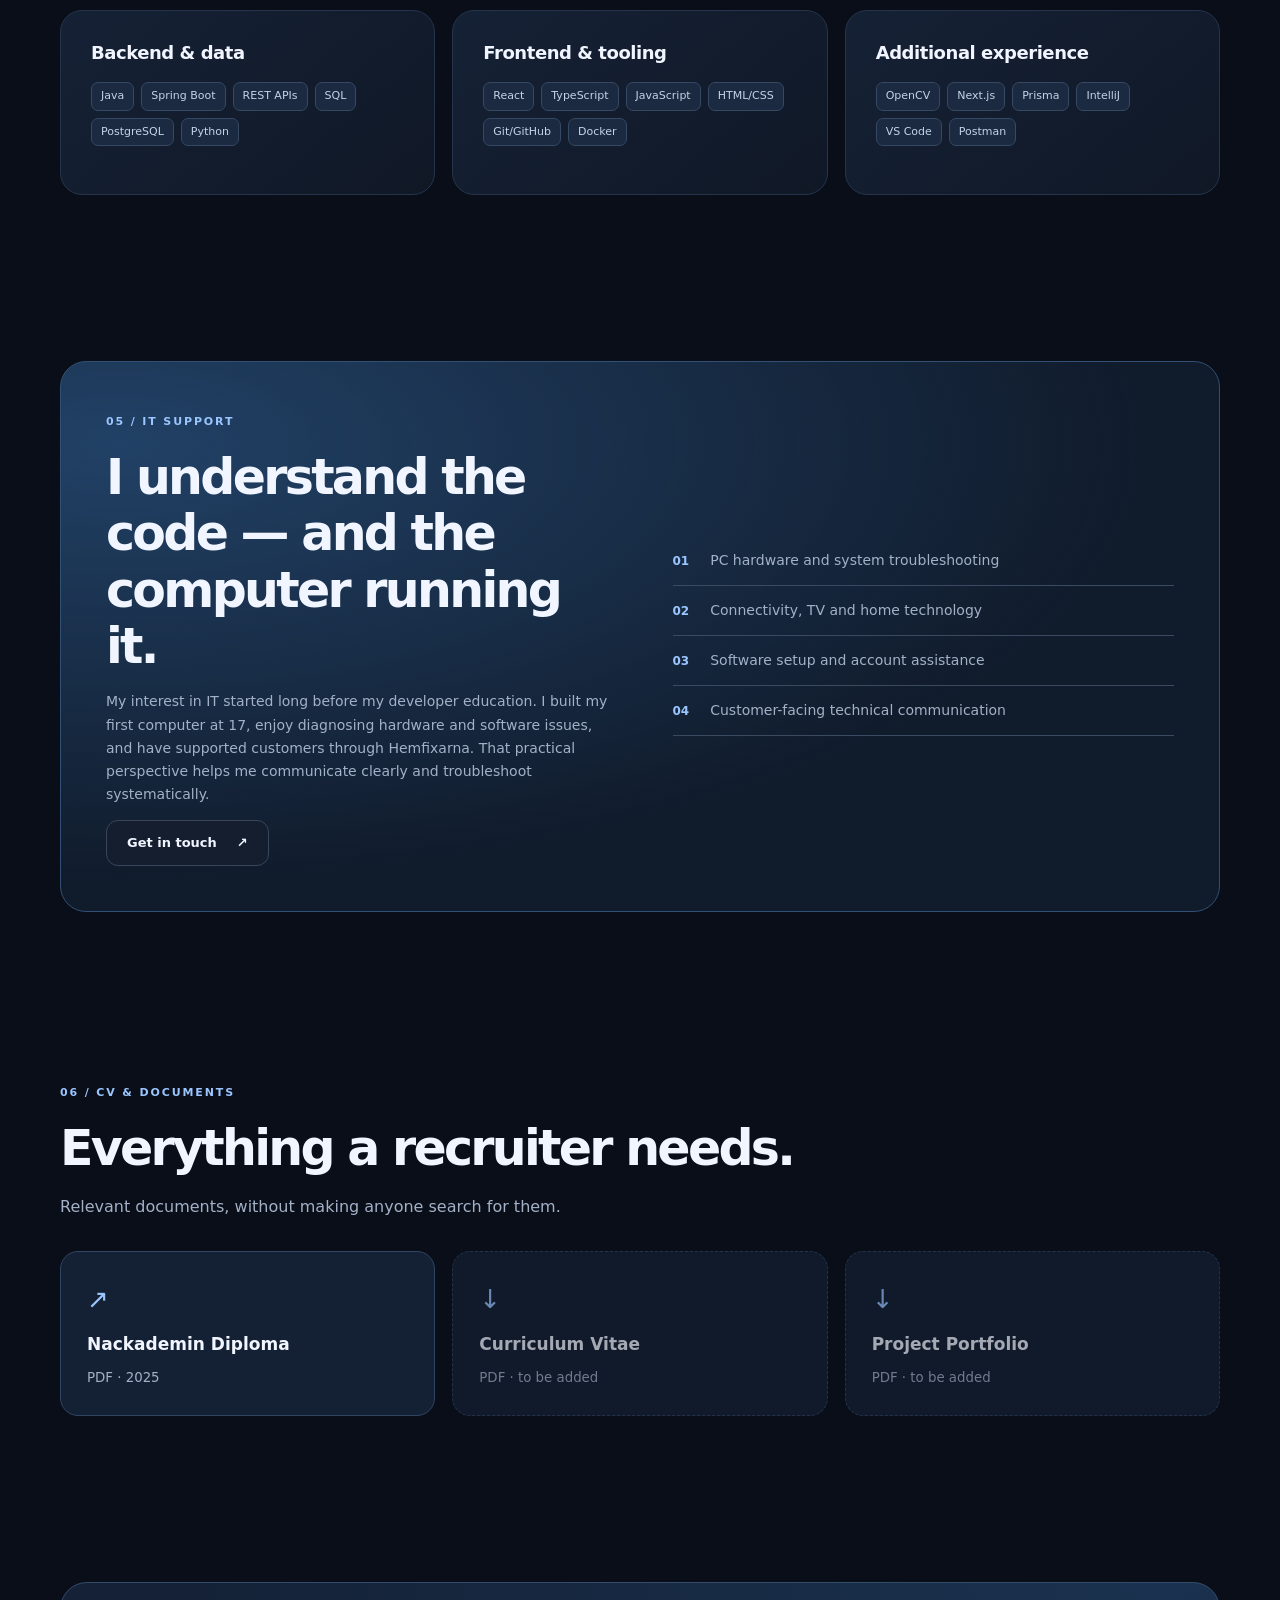
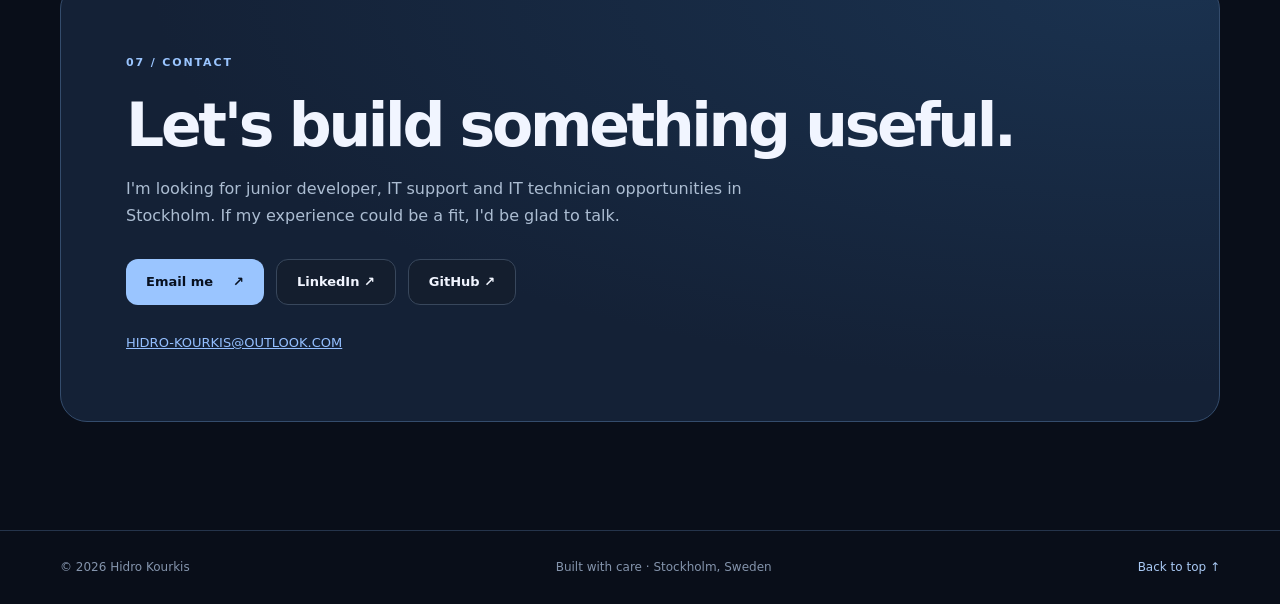
==== commit 85903b2b: "fix: display uploaded PNG showcase images in portfolio" ====
--- a/index.html
+++ b/index.html
@@ -53,7 +53,7 @@
         <div class="showcase" aria-label="Illustrative project showcase">
           <div class="showcase-topline"><span data-i18n="previewLabel">PROJECT SHOWCASE</span><span class="showcase-kind" data-i18n="conceptArt">Illustrative visuals</span></div>
           <div class="showcase-images" id="showcase-images">
-            <img id="showcase-image" src="assets/job-crm-showcase.webp" alt="Illustrative Job CRM dashboard artwork" width="480" height="270" fetchpriority="high" decoding="async">
+            <img id="showcase-image" src="assets/job-crm-showcase.png" alt="Illustrative Job CRM dashboard artwork" width="480" height="270" fetchpriority="high" decoding="async">
             <span class="showcase-fallback" aria-hidden="true">▦ &nbsp; Job CRM</span>
           </div>
           <div class="showcase-controls" role="group" aria-label="Choose a showcase image">
--- a/v2.css
+++ b/v2.css
@@ -1,74 +1,40 @@
 :root{color-scheme:dark;--bg:#090e19;--surface:#111a29;--surface2:#162238;--border:#25344b;--text:#f1f5ff;--muted:#a3b1c7;--accent:#9ac5ff;--mint:#93e1c1;--radius:22px}*{box-sizing:border-box}html{scroll-behavior:smooth;scroll-padding-top:90px}body{margin:0;background:radial-gradient(ellipse 950px 720px at 88% 4%,#182944 0,transparent 68%),radial-gradient(ellipse 730px 500px at 5% 21%,#10223c 0,transparent 72%),var(--bg);color:var(--text);font-family:Inter,ui-sans-serif,system-ui,-apple-system,BlinkMacSystemFont,"Segoe UI",sans-serif;line-height:1.65}a{color:inherit}a:focus-visible,button:focus-visible{outline:3px solid var(--mint);outline-offset:4px}.shell{width:min(1160px,calc(100% - 48px));margin-inline:auto}.skip{position:absolute;top:-100px;left:16px;z-index:100;background:#fff;color:#000;padding:10px}.skip:focus{top:10px}.header{position:sticky;top:0;z-index:50;background:#090e19dd;backdrop-filter:blur(18px);border-bottom:1px solid #ffffff12}.header-inner{height:78px;display:flex;align-items:center;justify-content:space-between;gap:24px}.brand{font-size:19px;font-weight:800;letter-spacing:-.05em;text-decoration:none;display:flex;align-items:center;gap:11px}.brand-mark{display:grid;place-items:center;width:38px;height:38px;border-radius:12px;background:#1a2c46;color:var(--accent);font-size:12px;letter-spacing:0;border:1px solid #406082}.accent{color:var(--accent)}.nav{display:flex;align-items:center;gap:22px}.nav>a{font-size:13px;font-weight:600;text-decoration:none;color:#b9c5d8}.nav>a:hover,.inline-link:hover{color:#fff}.nav .nav-cv{color:var(--accent)}.nav-control,.mobile-toggle{cursor:pointer;border:1px solid #334761;border-radius:10px;padding:8px 12px;background:#142033;color:#fff;font:inherit;font-size:12px;font-weight:800}.mobile-toggle{display:none}.hero{min-height:650px;padding-block:105px 90px;display:grid;grid-template-columns:minmax(0,1.28fr) minmax(320px,.82fr);gap:70px;align-items:center}.eyebrow{display:inline-flex;align-items:center;gap:10px;border:1px solid #2e524c;background:#132b2c;color:#a1ead1;border-radius:100px;padding:7px 13px;font-size:11px;font-weight:800;letter-spacing:.1em}.status-dot{width:7px;height:7px;background:#7ee5b7;border-radius:50%;box-shadow:0 0 0 4px #7ee5b71b}.hero-kicker,.overline,.tiny-label{font-size:11px;letter-spacing:.15em;font-weight:800;color:#91a9c9}.hero-kicker{display:flex;align-items:center;gap:15px;margin-top:33px}.line{height:1px;width:36px;background:#59718d}.hero h1{font-size:clamp(46px,5.4vw,77px);line-height:1.07;letter-spacing:-.065em;margin:19px 0 25px;font-weight:830}.gradient-text{background:linear-gradient(95deg,#b5d4ff,#79a9ec 65%,#b5a6f5);background-clip:text;-webkit-background-clip:text;color:transparent}.hero-lead{font-size:17px;line-height:1.8;color:var(--muted);max-width:615px}.hero-actions,.contact-actions{display:flex;gap:12px;flex-wrap:wrap;margin-top:30px}.button{min-height:46px;display:inline-flex;align-items:center;justify-content:center;gap:20px;padding:11px 20px;border-radius:12px;text-decoration:none;font-size:13px;font-weight:750;transition:transform .2s,background .2s}.button:hover{transform:translateY(-3px)}.button.primary{background:var(--accent);color:#081120}.button.secondary{background:#141e2e;border:1px solid #38475c;color:#f1f5ff}.hero-meta{margin-top:33px;display:flex;flex-wrap:wrap;gap:10px 21px;color:#8496b0;font-size:12px}.hero-panel{position:relative;background:linear-gradient(146deg,#182841,#101826);padding:27px;border-radius:28px;border:1px solid #36506f;box-shadow:0 30px 100px #0006;overflow:hidden}.hero-panel:before{content:"";position:absolute;width:290px;height:290px;border-radius:50%;filter:blur(65px);background:#4b7fb020;top:-160px;right:-110px;pointer-events:none}.panel-top,.panel-metrics,.footer-inner{display:flex;justify-content:space-between;align-items:center}.code-dots{color:#5b7395;font-size:9px;letter-spacing:5px}.terminal-icon{width:65px;height:65px;display:grid;place-items:center;border:1px solid #54729d;border-radius:18px;background:#243d5d;color:#b2d2ff;font-size:24px;font-weight:900;margin-top:48px}.panel-title{font-size:27px;line-height:1.22;font-weight:800;letter-spacing:-.04em;margin:27px 0 12px}.panel-description{color:#b0bfd2;font-size:13px;line-height:1.85}.panel-metrics{gap:14px;border-top:1px solid #ffffff24;padding-top:24px;margin-top:33px}.panel-metrics>div{display:flex;flex-direction:column;gap:3px}.panel-metrics strong{font-size:21px;letter-spacing:-.03em}.panel-metrics small{font-size:10px;color:#9cacc3}.panel-foot{font-size:9px;letter-spacing:.08em;color:#90a6c5;margin:26px 0 0}.panel-foot span{color:#74b5e5;padding-inline:4px}.section{padding-block:83px}.section-intro{max-width:760px;margin-bottom:31px}.section-index{font-size:11px;text-transform:uppercase;letter-spacing:.17em;font-weight:800;color:var(--accent)}h2{font-size:clamp(30px,4vw,49px);letter-spacing:-.055em;line-height:1.15;margin:17px 0 15px}h3{line-height:1.3}.section-intro>p{color:var(--muted);max-width:690px}.two-cards,.skill-groups,.document-grid{display:grid;grid-template-columns:repeat(2,minmax(0,1fr));gap:17px}.skill-groups{grid-template-columns:repeat(3,minmax(0,1fr))}.info-card{border:1px solid var(--border);border-radius:var(--radius);background:linear-gradient(140deg,#152135,#101826);padding:30px;transition:border-color .2s,transform .2s}.info-card:hover,.project-card:hover{border-color:#6084b2;transform:translateY(-3px)}.card-symbol{color:var(--accent);font-size:30px}.info-card h3{font-size:21px;letter-spacing:-.025em;margin:20px 0 9px}.info-card p{font-size:14px;color:var(--muted);line-height:1.85}.inline-link{color:var(--accent);font-size:13px;font-weight:700;text-decoration:none}.timeline{border-top:1px solid var(--border)}.timeline-item{display:grid;grid-template-columns:85px minmax(0,1fr) auto;gap:25px;padding:29px 0;border-bottom:1px solid var(--border);align-items:start}.timeline-date{color:var(--accent);font-weight:800}.timeline-item h3{margin:4px 0 9px;font-size:20px;letter-spacing:-.025em}.timeline-item p:not(.overline){color:var(--muted);max-width:650px;font-size:14px;margin:0}.overline{margin:0}.timeline-tag{font-size:11px;color:#aec1db;border:1px solid #32435d;border-radius:100px;padding:6px 10px;white-space:nowrap}.project-grid{display:grid;grid-template-columns:repeat(2,minmax(0,1fr));gap:19px}.project-card{border-radius:var(--radius);background:linear-gradient(160deg,#152338,#101726);border:1px solid #2b405d;overflow:hidden;transition:transform .2s,border-color .2s}.project-visual{height:145px;display:flex;align-items:center;justify-content:space-between;padding:24px;background:radial-gradient(ellipse at 80% 20%,#3157838a,transparent 68%),linear-gradient(125deg,#172a46,#111a2a);border-bottom:1px solid #334560}.project-number{color:#a6bedc;font-size:11px;letter-spacing:.16em}.project-glyph{font-size:47px;font-weight:750;letter-spacing:-.08em;color:#bed9ff;opacity:.85}.project-body{padding:27px}.project-body h3{font-size:24px;letter-spacing:-.04em;margin:0 0 7px}.project-type{color:#93bbef;font-size:11px;letter-spacing:.11em;font-weight:800;text-transform:uppercase}.project-body p{color:var(--muted);font-size:13px;line-height:1.8;min-height:66px}.tag-row{display:flex;flex-wrap:wrap;gap:7px;margin:18px 0}.tag-row span{border:1px solid #354963;border-radius:7px;background:#1b2a40;padding:4px 9px;color:#c4d3e6;font-size:11px}.project-links{display:flex;gap:20px;flex-wrap:wrap;border-top:1px solid #2c3b52;padding-top:18px;margin-top:23px}.project-links a{color:#bddcff;font-size:13px;text-decoration:none;font-weight:700}.project-links a:hover{text-decoration:underline}.project-links span{font-size:12px;color:#8597af}.skill-groups .info-card h3{margin-top:0;font-size:18px}.support-feature{display:grid;grid-template-columns:1fr 1fr;gap:65px;border:1px solid #315073;border-radius:26px;padding:45px;background:radial-gradient(ellipse at 5% 15%,#214166,transparent 67%),#101b2b}.support-feature p{color:var(--muted);font-size:14px}.support-list{display:flex;flex-direction:column;justify-content:center}.support-list>div{display:flex;gap:21px;align-items:baseline;border-bottom:1px solid #3a4b61;padding:13px 0}.support-list span{color:var(--accent);font-size:12px;font-weight:800}.support-list p{margin:0}.document-grid{grid-template-columns:repeat(3,minmax(0,1fr))}.document-card{display:flex;flex-direction:column;gap:9px;border:1px solid #304561;border-radius:18px;padding:26px;background:#142135;text-decoration:none;transition:transform .2s}.document-card:not(.pending):hover{transform:translateY(-3px);border-color:#9ac5ff}.document-icon{font-size:26px;color:var(--accent)}.document-card strong{font-size:17px}.document-card small{color:var(--muted)}.document-card.pending{border-style:dashed;opacity:.67}.contact-feature{padding:65px;border:1px solid #344c6c;border-radius:27px;background:radial-gradient(ellipse at 95% 0,#21456c77,transparent 65%),#142136}.contact-feature h2{font-size:clamp(35px,5vw,60px)}.contact-feature>p{max-width:650px;color:#acbdd2}.contact-email{display:inline-block;color:#94bfff;font-size:13px;margin-top:27px;overflow-wrap:anywhere}.footer{border-top:1px solid var(--border);padding:27px 0;margin-top:25px}.footer-inner{gap:14px;flex-wrap:wrap;color:#8494ac;font-size:12px}.footer-inner a{text-decoration:none;color:#a9c9f4}@media(max-width:1000px){.hero{gap:30px;grid-template-columns:1.1fr .9fr}.nav{gap:12px}.nav>a{font-size:12px}.skill-groups{grid-template-columns:1fr 1fr}}@media(max-width:760px){.shell{width:min(100% - 32px,1160px)}.header-inner{height:68px}.mobile-toggle{display:block}.nav{display:none;position:absolute;top:68px;left:0;right:0;padding:18px 20px 25px;background:#101a2a;border-bottom:1px solid #35465e;flex-direction:column;align-items:stretch;box-shadow:0 15px 25px #0007}.nav.open{display:flex}.nav>a{font-size:15px;padding:7px 0}.nav-control{align-self:flex-start}.hero{padding-top:62px;padding-bottom:45px;min-height:0;grid-template-columns:1fr;gap:38px}.hero h1{font-size:clamp(42px,9vw,65px)}.hero-lead{font-size:15px}.hero-panel{max-width:600px}.section{padding-block:58px}.two-cards,.project-grid,.skill-groups,.document-grid,.support-feature{grid-template-columns:1fr}.timeline-item{grid-template-columns:65px 1fr;gap:12px}.timeline-item>.timeline-tag,.timeline-item>.inline-link{grid-column:2;justify-self:start}.support-feature{padding:26px;gap:28px}.contact-feature{padding:32px 23px}.project-body p{min-height:0}.footer-inner{justify-content:flex-start}}@media(max-width:420px){.hero-kicker{font-size:9px}.hero-actions .button{width:100%}.panel-metrics strong{font-size:18px}.panel-foot{letter-spacing:0}.info-card{padding:23px}}@media(prefers-reduced-motion:reduce){html{scroll-behavior:auto}*,*:before,*:after{animation-duration:.01ms!important;transition-duration:.01ms!important}}
 
-/* Recruiter-first cinematic hero: no external video requests or third-party trackers. */
-.hero{position:relative;isolation:isolate;overflow:hidden;min-height:720px;grid-template-columns:minmax(0,1.16fr) minmax(320px,.84fr);column-gap:45px;padding-block:108px 215px}
-.hero>.hero-copy,.hero>.hero-panel,.hero>.hero-reel{position:relative;z-index:2}
-.cinematic-bg{position:absolute;inset:0;z-index:-1;overflow:hidden;pointer-events:none;border-bottom:1px solid #30445c;background:radial-gradient(ellipse 58% 75% at 77% 35%,#1e3656bb,transparent),linear-gradient(100deg,#090e19 10%,#101a2b 65%,#0d1524)}
-.ambient-video{position:absolute;inset:0;width:100%;height:100%;object-fit:cover;opacity:.38;filter:saturate(1.3);transform:scale(1.09)}
-.cinematic-bg:after{content:"";position:absolute;inset:0;background:linear-gradient(90deg,#090e19 0%,#090e19e8 32%,#0a1124b3 69%,#090e1999 100%),linear-gradient(0deg,#090e19 0,transparent 24%);z-index:4}
-.cinematic-grid{position:absolute;inset:0;background-image:linear-gradient(#76b1ff0b 1px,transparent 1px),linear-gradient(90deg,#76b1ff0b 1px,transparent 1px);background-size:52px 52px;opacity:.55;transform:perspective(1000px) rotateX(18deg) scale(1.3)}
-.cinematic-glow{position:absolute;border-radius:50%;filter:blur(58px);opacity:.48;animation:ambient-drift 13s ease-in-out infinite alternate}.glow-a{width:390px;height:340px;background:#355fbc;right:4%;top:7%}.glow-b{width:250px;height:240px;background:#19798e;right:29%;bottom:4%;animation-delay:-7s}.code-scene{position:absolute;right:5%;top:16%;width:37%;max-width:475px;min-width:260px;transform:perspective(900px) rotateY(-17deg) rotateX(6deg);opacity:.76;animation:scene-float 8s ease-in-out infinite alternate;z-index:2}.code-window{border:1px solid #7bade066;border-radius:16px;background:#0c1523bb;box-shadow:0 22px 65px #0009;overflow:hidden;backdrop-filter:blur(5px)}.code-window-top{height:36px;display:flex;align-items:center;gap:6px;padding:0 14px;border-bottom:1px solid #46658d55}.code-window-top span{width:7px;height:7px;border-radius:50%;background:#577493}.code-window-top span:first-child{background:#d68089}.code-window-top span:nth-child(2){background:#c7aa69}.code-window-top small{font:10px ui-monospace,monospace;color:#b5c9e0;margin-left:auto}.code-lines{display:grid;gap:12px;padding:26px 24px 31px}.code-lines i{height:5px;border-radius:10px;background:linear-gradient(90deg,#80b4ff,#4d84a8 46%,transparent);display:block;opacity:.75}.code-lines .c1{width:73%}.code-lines .c2{width:45%;margin-left:13%}.code-lines .c3{width:82%;margin-left:13%;background:linear-gradient(90deg,#7ee9c2,#468ac7,transparent)}.code-lines .c4{width:37%;margin-left:22%}.code-lines .c5{width:66%}.code-lines .c6{width:52%;margin-left:13%;background:linear-gradient(90deg,#9ea7ff,#4b95bf,transparent)}.code-lines .c7{width:78%}.code-lines .c8{width:43%;margin-left:13%}
-.hero-video-controls{position:absolute;z-index:8;right:18px;bottom:166px;display:flex;align-items:center;gap:12px}.motion-toggle{min-height:38px;background:#0c1725df;color:#d3e6ff;border:1px solid #516d8b;border-radius:999px;padding:7px 15px;cursor:pointer;font:600 12px ui-sans-serif,system-ui;display:flex;gap:10px;align-items:center}.motion-toggle:hover{border-color:#b5d4ff}.motion-icon{font-size:14px}.motion-caption{color:#a6bdd7;font-size:10px}.hero-reel{position:absolute!important;bottom:15px;left:0;right:0;z-index:7;border:1px solid #385371;background:#0b1522e8;border-radius:16px;padding:17px 22px;box-shadow:0 12px 46px #0005;backdrop-filter:blur(12px)}.hero-reel-header{display:flex;align-items:center;gap:10px;font-size:10px;letter-spacing:.15em;color:#9cbce4;font-weight:800;margin-bottom:13px}.reel-pulse{height:6px;width:6px;background:#83dfc3;border-radius:50%}.hero-reel-grid{display:grid;grid-template-columns:repeat(3,minmax(0,1fr));gap:10px}.reel-project{display:flex;align-items:center;gap:13px;text-decoration:none;border:1px solid #334762;background:#142238;border-radius:12px;padding:12px 14px;min-width:0;transition:border-color .2s,transform .2s}.reel-project:hover{border-color:#8cb8ee;transform:translateY(-2px)}.reel-project>span:nth-child(2){flex:1;min-width:0}.reel-project strong,.reel-project small{display:block;white-space:nowrap;overflow:hidden;text-overflow:ellipsis}.reel-project strong{font-size:12px;color:#edf5ff}.reel-project small{font-size:10px;color:#9aafc8}.reel-project-icon{width:30px;height:30px;flex-shrink:0;display:grid;place-items:center;background:#294363;border-radius:9px;color:#b8d5fd}.reel-project>span:last-child{color:#bad6f7}
-.cinematic-bg.motion-paused .cinematic-glow,.cinematic-bg.motion-paused .code-scene{animation-play-state:paused}
-@keyframes ambient-drift{from{transform:translate(-22px,18px) scale(.9)}to{transform:translate(25px,-20px) scale(1.12)}}@keyframes scene-float{from{transform:perspective(900px) rotateY(-17deg) rotateX(6deg) translateY(6px)}to{transform:perspective(900px) rotateY(-13deg) rotateX(5deg) translateY(-12px)}}
-@media(max-width:900px){.hero{grid-template-columns:1fr;min-height:0;padding-top:66px;padding-bottom:225px}.hero-panel{max-width:620px}.code-scene{right:-18%;opacity:.3}.hero-reel{bottom:15px}.hero-video-controls{bottom:190px}.motion-caption{display:none}}
-@media(max-width:760px){.hero{padding-top:55px;padding-bottom:340px}.hero-reel-grid{grid-template-columns:1fr}.hero-video-controls{bottom:298px;right:14px}.hero-reel{bottom:10px;padding:14px}.reel-project{padding:8px 12px}.cinematic-bg .ambient-video{display:none}.cinematic-bg .code-scene{opacity:.16;right:-36%;top:7%}.cinematic-bg .cinematic-glow{animation:none}}
-@media(prefers-reduced-motion:reduce){.cinematic-glow,.code-scene{animation:none!important}.hero .ambient-video{display:none}}
 
-/* Preserve the original two-column hero inside the cinematic wrapper. */
-.hero{display:block}
-.hero-content{position:relative;z-index:5;display:grid;grid-template-columns:minmax(0,1.16fr) minmax(320px,.84fr);align-items:center;gap:45px}
-.hero-content .hero-copy,.hero-content .hero-panel{min-width:0}
-@media(max-width:900px){.hero-content{grid-template-columns:1fr;gap:35px}}
-
-/* Playback is intentionally unavailable for small screens and reduced-motion users. */
-@media(max-width:760px),(prefers-reduced-motion:reduce){.hero-video-controls{display:none}}
-
-/* Optional illustrated showcase, supplied separately as assets/portfolio-showreel.gif.
-   This layer appears only after the image loads successfully. */
-.showreel-gif{position:absolute;inset:0;background-position:50% 50%;background-repeat:no-repeat;background-size:cover;opacity:0;filter:saturate(.82) brightness(.88);z-index:1;transition:opacity .4s}
-.cinematic-bg.has-showreel .showreel-gif{opacity:.68}
-.cinematic-bg.has-showreel .code-scene{opacity:.23}
-.cinematic-bg.has-showreel .ambient-video{display:none}
-.cinematic-bg.showreel-frozen .showreel-gif{display:none}
-@media(max-width:760px),(prefers-reduced-motion:reduce){.showreel-gif{display:none!important}}
-
-/* Show the animated work unmistakably while retaining readable hero copy. */
-.cinematic-bg:after{background:linear-gradient(90deg,#090e19 0%,#090e19f0 26%,#090e19aa 58%,#090e1940 100%),linear-gradient(0deg,#090e19 0,transparent 26%)}
-.cinematic-bg.has-showreel .showreel-gif{opacity:.92;filter:saturate(.95) brightness(.88)}
-.hero-panel{background:linear-gradient(150deg,#122037ef,#0d1525ee);backdrop-filter:blur(13px)}
-.profile-preview{position:relative;height:170px;overflow:hidden;border:1px solid #47658a;border-radius:12px;background:linear-gradient(140deg,#101a2b,#263f63);margin-top:27px}
-.preview-motion{position:absolute;inset:0;background-repeat:no-repeat;background-size:cover;background-position:center;opacity:0}
-.profile-preview.is-loaded .preview-motion{opacity:1}
-.profile-preview:after{content:"";position:absolute;inset:0;background:linear-gradient(180deg,#07101c88,transparent 38%,#08101cbf 100%);pointer-events:none}
-.preview-label,.preview-footnote{position:absolute;left:13px;z-index:2;font-size:10px;font-weight:800;letter-spacing:.09em;color:#e5f1ff;text-shadow:0 1px 8px #000}
-.preview-label{top:10px}.preview-footnote{bottom:11px;font-size:9px;font-weight:500;letter-spacing:0}
-.hero-panel .terminal-icon{margin-top:18px;width:48px;height:48px;font-size:18px}
-.hero-panel .panel-title{margin-top:15px;font-size:24px}
-@media(max-width:760px){.profile-preview{height:155px}.profile-preview .preview-motion{display:none!important}.profile-preview{background:radial-gradient(circle at 80% 20%,#335e88,#101a2b 80%)}}
-@media(prefers-reduced-motion:reduce){.preview-motion{display:none!important}}
-
-/* Native animated GIF repair: render without waiting for JS image.onload. */
-.showreel-gif{opacity:.82!important;filter:none!important;background:none!important}
-.showreel-image{display:block;width:100%;height:100%;object-fit:cover;object-position:center}
-.profile-preview .preview-motion{display:block;opacity:1;z-index:1}
-.preview-image{display:block;width:100%;height:100%;object-fit:cover;object-position:center}
-.showreel-image[hidden],.preview-image[hidden]{display:none!important}
-.preview-motion{background-image:none!important}
-@media(max-width:760px),(prefers-reduced-motion:reduce){
-  .showreel-image,.preview-image{display:none!important}
-  .profile-preview{background:linear-gradient(135deg,#182c4a,#0c1726)}
-}
-
-/* Definitive showreel display rules: avoid old JS hidden state and duplicate CSS. */
-@media (min-width:761px) and (prefers-reduced-motion:no-preference){
-  .cinematic-bg:not(.showreel-frozen) .showreel-gif{display:block!important;opacity:.95!important}
-  .profile-preview:not(.is-paused) .preview-motion{display:block!important;opacity:1!important}
-  .profile-preview:not(.is-paused) .preview-image{display:block!important;visibility:visible!important;opacity:1!important}
-}
-.profile-preview.is-paused .preview-motion{display:none!important}
-.cinematic-bg.showreel-frozen .showreel-gif{display:none!important}
-.profile-preview{background:radial-gradient(ellipse at 80% 35%,#365c84,#102039 62%,#091421)}
-/* Static illustrative code-panel fallback remains meaningful when motion is disabled. */
-.profile-preview.is-paused:before{content:"</>  JAVA  ·  REACT  ·  SPRING BOOT";position:absolute;inset:0;display:grid;place-items:center;color:#b4cfff;font:600 12px ui-monospace,monospace;letter-spacing:.08em}
-@media(max-width:760px),(prefers-reduced-motion:reduce){.profile-preview:before{content:"</>  JAVA  ·  REACT  ·  SPRING BOOT";position:absolute;inset:0;display:grid;place-items:center;color:#b4cfff;font:600 12px ui-monospace,monospace;letter-spacing:.08em}}
+/* Static project imagery — fast, no autoplay, no animation dependency. */
+.hero{display:block;position:relative;min-height:0;padding-top:84px;padding-bottom:60px}
+.hero-content{display:grid;grid-template-columns:minmax(0,1.16fr) minmax(320px,.84fr);gap:45px;align-items:center}
+.hero-copy,.hero-panel{min-width:0}
+.hero-panel{background:linear-gradient(150deg,#14243c,#0d1726);border-color:#355171}
+.showcase{margin-top:25px}
+.showcase-topline{display:flex;justify-content:space-between;align-items:center;gap:8px;color:#bed8fb;font-size:10px;font-weight:800;letter-spacing:.08em}
+.showcase-kind{color:#94a6be;font-size:10px;font-weight:500;letter-spacing:0}
+.showcase-images{position:relative;aspect-ratio:16/9;margin-top:12px;border-radius:14px;overflow:hidden;border:1px solid #385573;background:radial-gradient(ellipse at 80% 20%,#344f88,#13233b 60%,#0a1629)}
+.showcase-images img{position:relative;z-index:2;display:block;width:100%;height:100%;object-fit:cover;transition:opacity .12s linear}
+.showcase-images img[hidden]{display:none}
+.showcase-fallback{position:absolute;inset:0;display:grid;place-items:center;color:#b5d2ff;font-size:24px;font-weight:800;letter-spacing:-.04em}
+.showcase-controls{display:flex;flex-wrap:wrap;gap:6px;margin-top:12px}
+.showcase-tab{flex:1;min-width:78px;cursor:pointer;padding:9px 7px;border:1px solid #3a526f;border-radius:9px;background:#15253a;color:#c0d2e8;font:700 11px/1.35 ui-sans-serif,system-ui;white-space:nowrap}
+.showcase-tab.active,.showcase-tab[aria-pressed="true"]{background:#9cc8ff;border-color:#9cc8ff;color:#101b2a}
+.showcase-tab:focus-visible{outline:3px solid #9cc8ff;outline-offset:3px}
+.showcase-note{color:#8ea4c1;font-size:10px;margin:10px 0 0;line-height:1.5}
+.hero-panel .terminal-icon{margin-top:19px;width:49px;height:49px;font-size:19px}
+.hero-panel .panel-title{font-size:24px;margin-top:18px}
+.hero-reel{position:relative;border:1px solid #334e6c;border-radius:16px;background:#0d1929;padding:18px 22px;margin-top:52px}
+.hero-reel-header{display:flex;align-items:center;gap:10px;font-size:10px;font-weight:800;letter-spacing:.13em;color:#a2c6f3;margin-bottom:14px}
+.reel-pulse{width:6px;height:6px;border-radius:50%;background:#93e1c1}
+.hero-reel-grid{display:grid;grid-template-columns:repeat(3,minmax(0,1fr));gap:11px}
+.reel-project{min-width:0;display:flex;align-items:center;gap:12px;text-decoration:none;padding:13px;background:#17263b;border:1px solid #304863;border-radius:12px}
+.reel-project:hover{border-color:#9ac5ff}
+.reel-project-icon{display:grid;place-items:center;border-radius:8px;background:#294668;color:#b6d5ff;width:32px;height:32px;flex:none}
+.reel-project>span:nth-child(2){flex:1;min-width:0}
+.reel-project strong,.reel-project small{display:block;white-space:nowrap;overflow:hidden;text-overflow:ellipsis}
+.reel-project strong{font-size:12px}.reel-project small{font-size:10px;color:#9dacc3}
+.project-visual{height:auto;aspect-ratio:16/9;padding:0;position:relative;overflow:hidden;display:block;background:radial-gradient(ellipse at 75% 20%,#315783,#111a2a)}
+.project-visual .project-image{display:block;width:100%;height:100%;object-fit:cover}
+.project-visual .project-number{position:absolute;top:12px;left:12px;z-index:2;padding:4px 8px;background:#081321cc;border:1px solid #ffffff36;border-radius:7px;font-size:9px;letter-spacing:.09em}
+.project-visual .project-glyph{position:absolute;top:40%;left:42%;font-size:48px}
+.project-visual .project-image-caption{position:absolute;right:10px;bottom:9px;z-index:2;background:#071323d9;border-radius:6px;padding:5px 9px;color:#d5e5fa;font-size:10px}
+@media(max-width:900px){.hero-content{grid-template-columns:1fr;gap:32px}.hero-panel{max-width:640px}.hero-reel-grid{grid-template-columns:1fr 1fr}}
+@media(max-width:760px){.hero{padding-top:56px;padding-bottom:28px}.hero-reel{margin-top:36px;padding:14px}.hero-reel-grid{grid-template-columns:1fr}.showcase-controls{gap:8px}.showcase-images{aspect-ratio:16/9}}
+@media(prefers-reduced-motion:reduce){.showcase-images img,.showcase-tab{transition:none}}
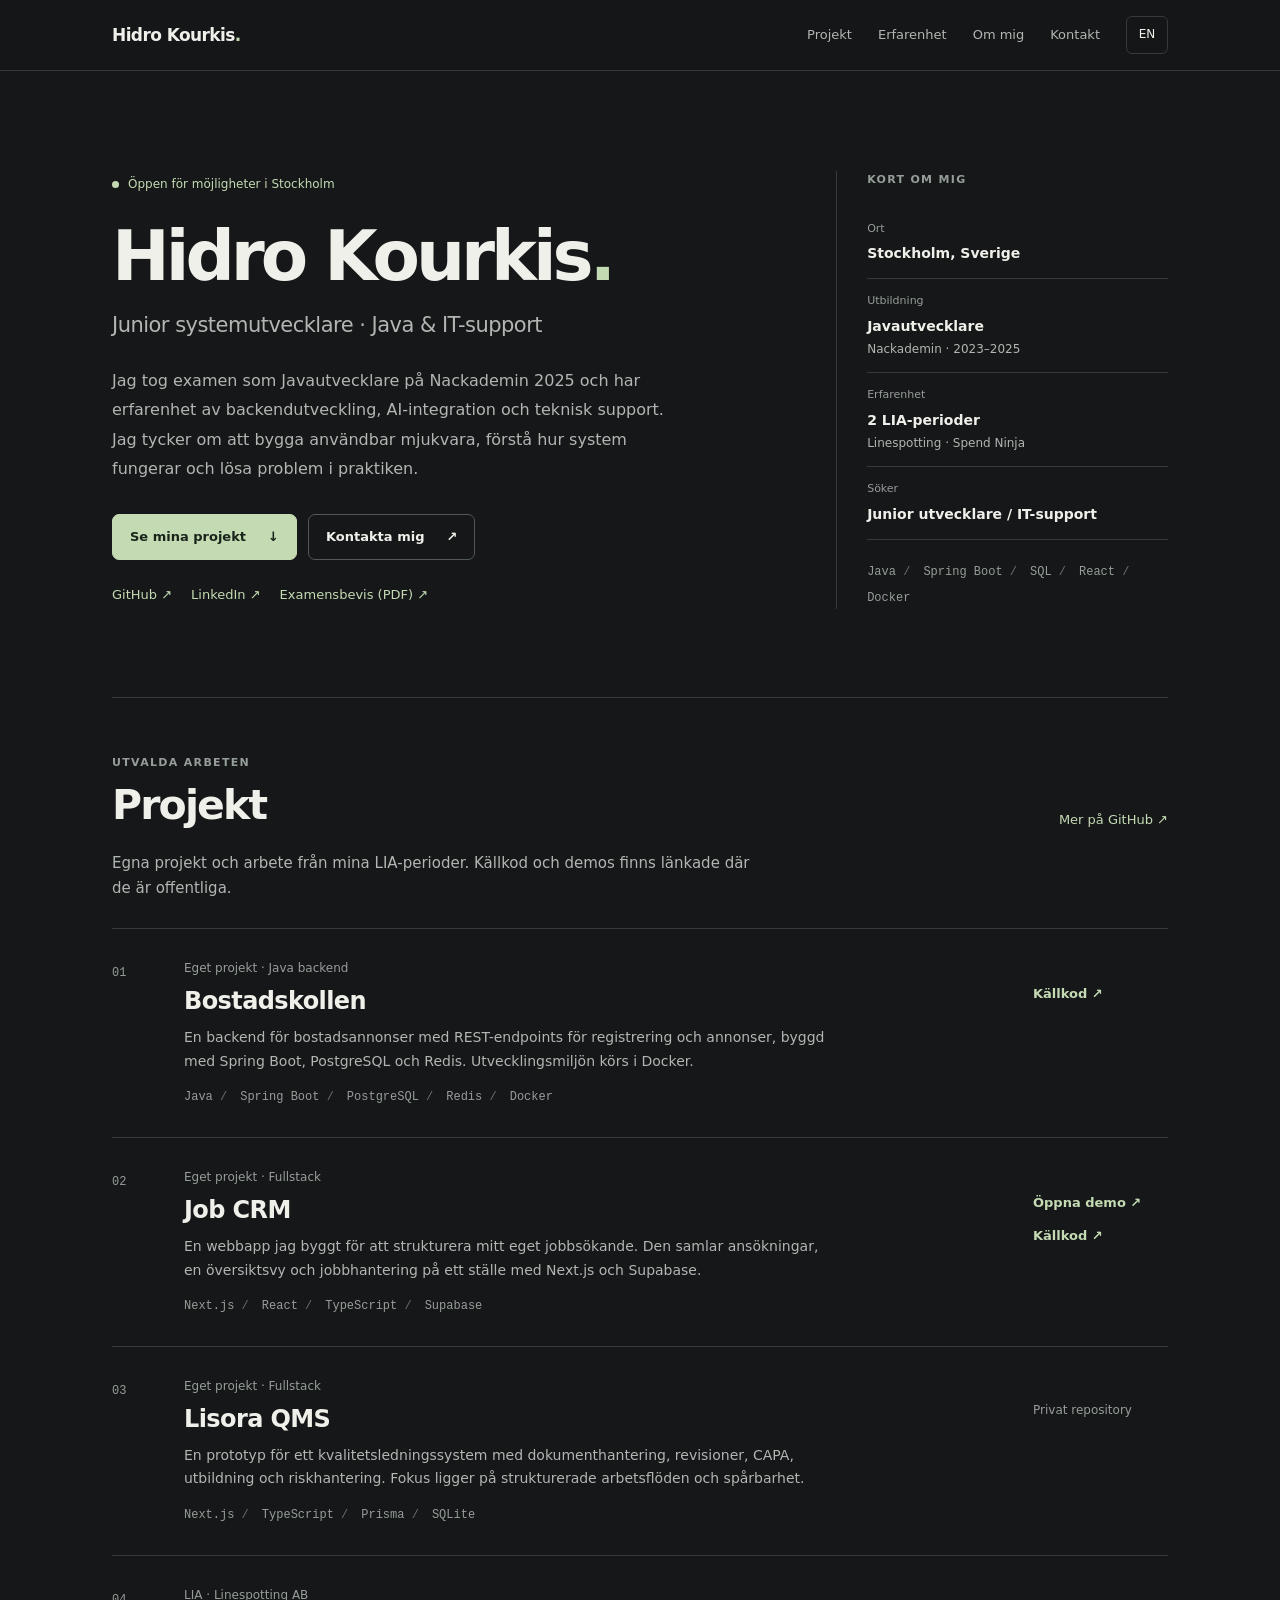
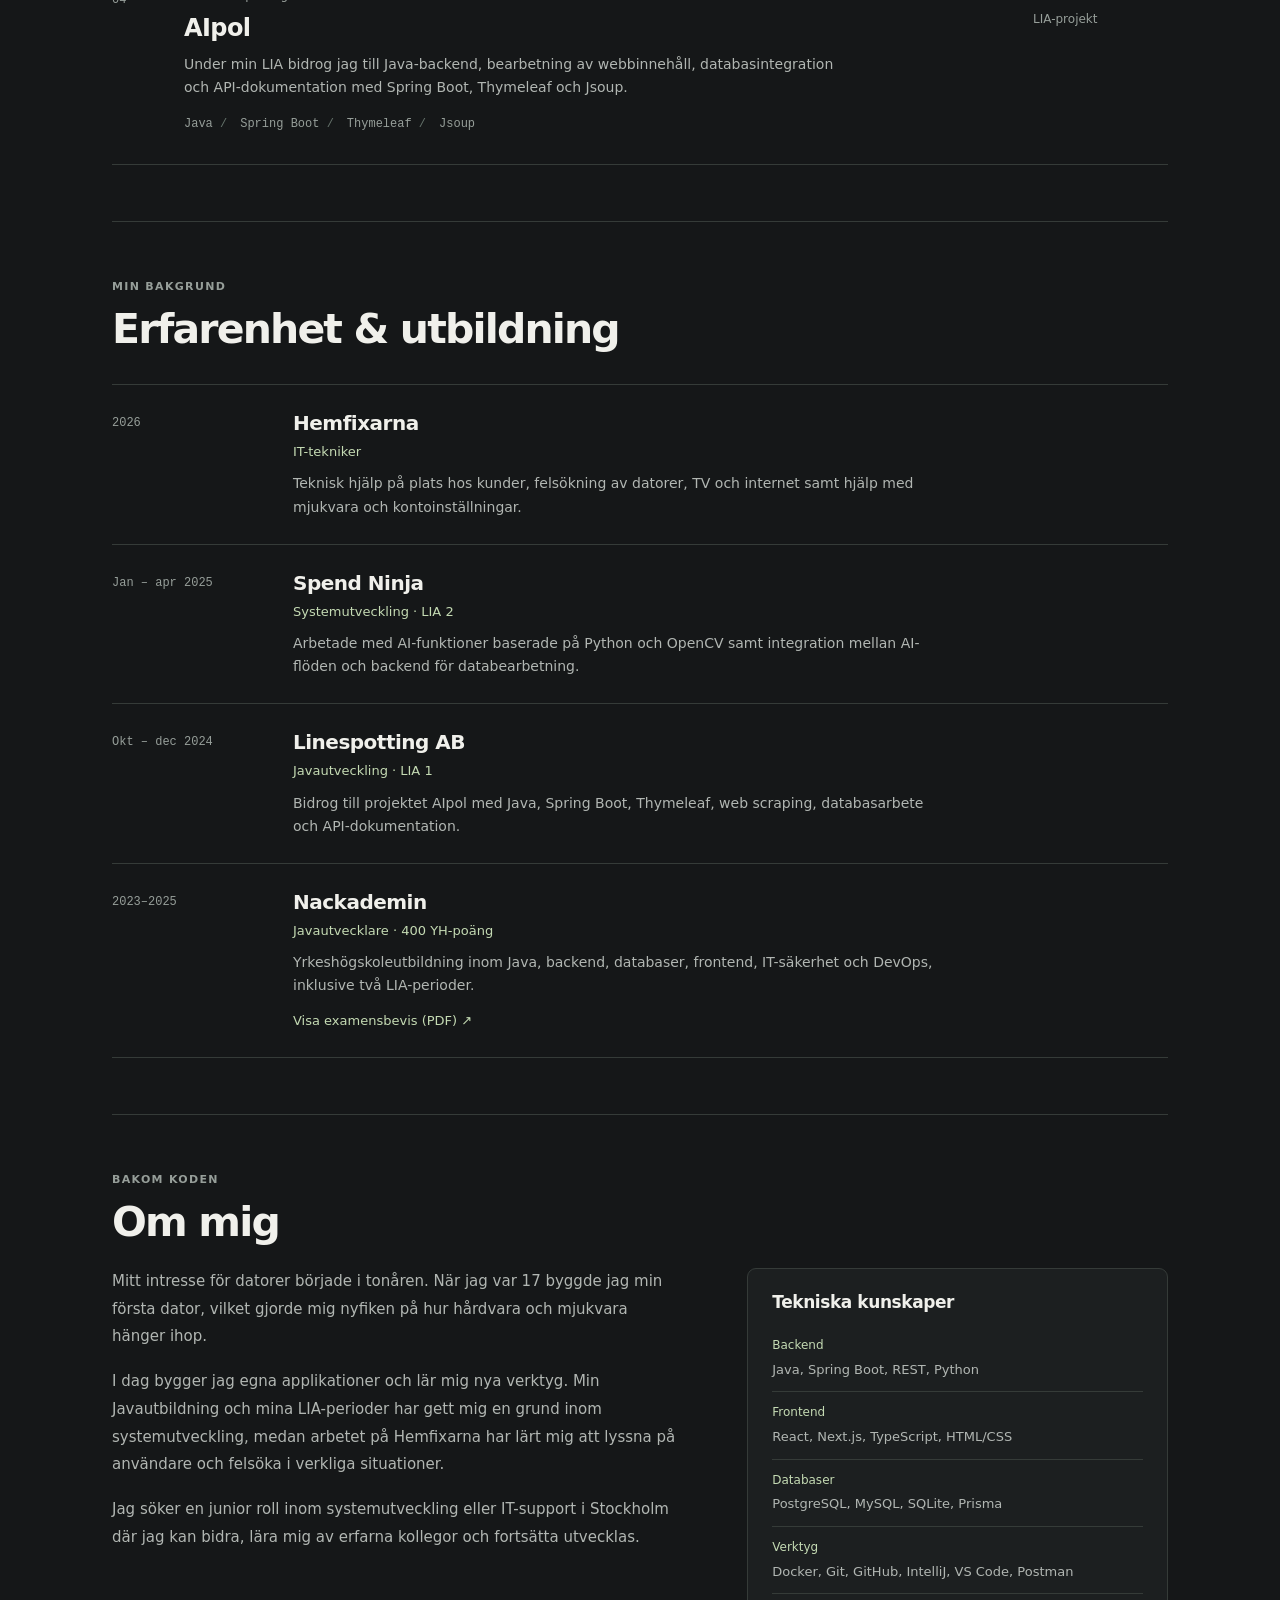
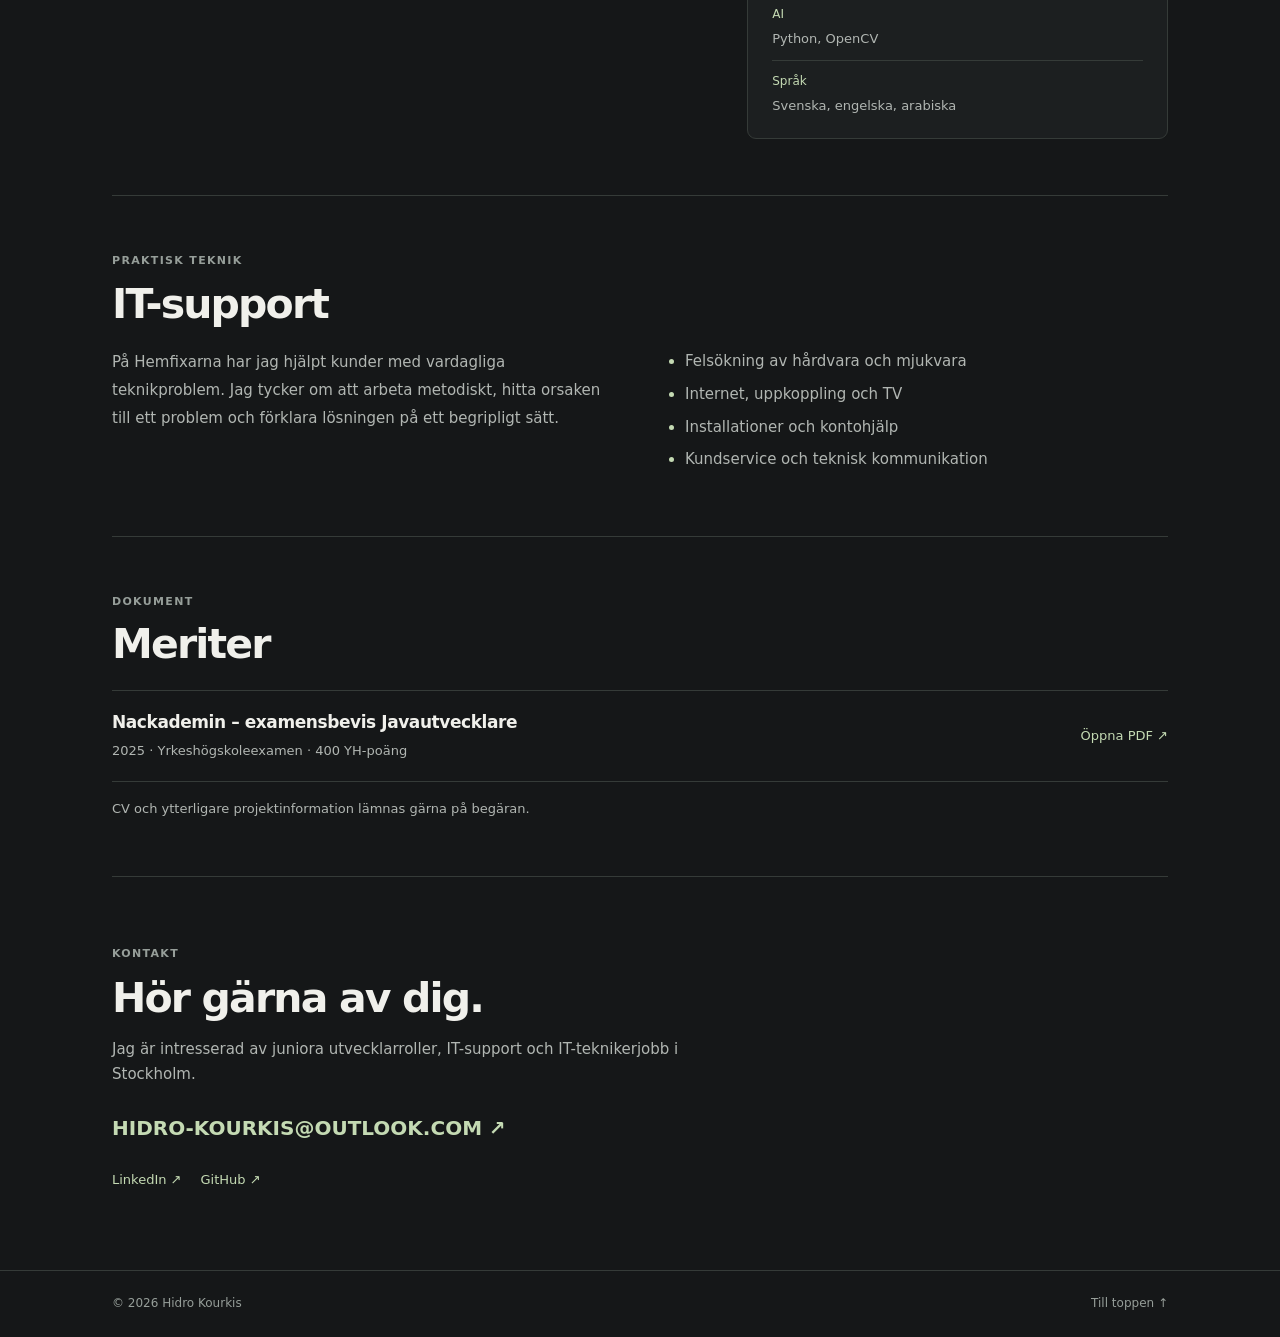
==== commit 0be7251c: "feat: minimalist personal portfolio with real project descriptions and bilingual editorial layout" ====
--- a/index.html
+++ b/index.html
@@ -1,119 +1,114 @@
 <!doctype html>
-<html lang="en" data-theme="dark">
+<html lang="sv">
 <head>
   <meta charset="utf-8">
-  <meta name="viewport" content="width=device-width, initial-scale=1">
-  <meta name="theme-color" content="#090e19">
-  <meta name="description" content="Hidro Kourkis — Stockholm-based junior Java developer with Spring Boot, React, Python, AI integration and practical IT support experience. Explore projects and experience.">
+  <meta name="viewport" content="width=device-width,initial-scale=1">
+  <meta name="theme-color" content="#151718">
+  <title>Hidro Kourkis – Javautvecklare & IT-support i Stockholm</title>
+  <meta name="description" content="Hidro Kourkis, Javautvecklare utbildad på Nackademin. Projekt inom Spring Boot, Next.js och AI-integration samt praktisk erfarenhet av IT-support i Stockholm.">
+  <link rel="canonical" href="https://portfolio-eight-sand-2xd99wvahs.vercel.app/">
   <meta property="og:type" content="website">
-  <meta property="og:title" content="Hidro Kourkis | Software Developer & IT Support">
-  <meta property="og:description" content="Software development, real-world internships and hands-on technical troubleshooting. Based in Stockholm.">
+  <meta property="og:title" content="Hidro Kourkis – Javautvecklare & IT-support">
+  <meta property="og:description" content="Utbildning, utvecklingsprojekt och praktisk IT-erfarenhet i Stockholm.">
   <meta property="og:url" content="https://portfolio-eight-sand-2xd99wvahs.vercel.app/">
   <meta name="twitter:card" content="summary">
-  <link rel="canonical" href="https://portfolio-eight-sand-2xd99wvahs.vercel.app/">
-  <link rel="icon" href="data:image/svg+xml,%3Csvg xmlns='http://www.w3.org/2000/svg' viewBox='0 0 64 64'%3E%3Crect width='64' height='64' rx='13' fill='%23090e19'/%3E%3Ctext x='10' y='43' font-family='Arial' font-size='30' font-weight='bold' fill='%239ac3ff'%3EHK%3C/text%3E%3C/svg%3E">
-  <link rel="stylesheet" href="v2.css">
-  <script type="application/ld+json">{"@context":"https://schema.org","@type":"Person","name":"Hidro Kourkis","jobTitle":"Junior Software Developer","address":{"@type":"PostalAddress","addressLocality":"Stockholm","addressCountry":"SE"},"alumniOf":{"@type":"CollegeOrUniversity","name":"Nackademin"},"sameAs":["https://github.com/officialHkGG","https://www.linkedin.com/in/hidro-kourkis-462089275/"]}</script>
-  <script src="v2.js" defer></script>
-  <title>Hidro Kourkis | Software Developer & IT Support — Stockholm</title>
+  <link rel="icon" href="data:image/svg+xml,%3Csvg xmlns='http://www.w3.org/2000/svg' viewBox='0 0 64 64'%3E%3Crect width='64' height='64' rx='12' fill='%23151718'/%3E%3Ctext x='10' y='43' font-family='Arial' font-size='29' font-weight='bold' fill='%23d2e0c6'%3EHK%3C/text%3E%3C/svg%3E">
+  <link rel="stylesheet" href="v2.css?v=editorial-1">
+  <script src="v2.js?v=editorial-1" defer></script>
+  <script type="application/ld+json">{"@context":"https://schema.org","@type":"Person","name":"Hidro Kourkis","jobTitle":"Java Developer","address":{"@type":"PostalAddress","addressLocality":"Stockholm","addressCountry":"SE"},"alumniOf":{"@type":"CollegeOrUniversity","name":"Nackademin"},"sameAs":["https://github.com/officialHkGG","https://www.linkedin.com/in/hidro-kourkis-462089275/"]}</script>
 </head>
 <body>
-  <a class="skip" href="#main">Skip to content</a>
+  <a class="skip" href="#main" data-en="Skip to content">Hoppa till innehållet</a>
   <header class="header">
     <div class="shell header-inner">
-      <a href="#top" class="brand" aria-label="Hidro Kourkis home"><span class="brand-mark">HK</span><span>Hidro<span class="accent">.</span></span></a>
-      <button id="menu-toggle" class="mobile-toggle" type="button" aria-label="Open navigation" aria-expanded="false" aria-controls="nav">☰</button>
-      <nav id="nav" class="nav" aria-label="Primary navigation">
-        <a href="#about" data-i18n="navAbout">About</a>
-        <a href="#experience" data-i18n="navExperience">Experience</a>
-        <a href="#projects" data-i18n="navProjects">Projects</a>
-        <a href="#it-support" data-i18n="navSupport">IT Support</a>
-        <a href="#contact" data-i18n="navContact">Contact</a>
-        <button id="language-toggle" class="nav-control" type="button" aria-label="Change language">SV</button>
-        <a class="nav-cv" href="assets/examensbevis.pdf" target="_blank" rel="noopener" data-i18n="diploma">Diploma ↗</a>
+      <a class="brand" href="#top">Hidro Kourkis<span class="brand-dot">.</span></a>
+      <button class="menu-toggle" id="menu-toggle" type="button" aria-expanded="false" aria-controls="nav" aria-label="Öppna meny"><span aria-hidden="true">☰</span></button>
+      <nav class="nav" id="nav" aria-label="Huvudnavigation">
+        <a href="#projects" data-en="Projects">Projekt</a>
+        <a href="#experience" data-en="Experience">Erfarenhet</a>
+        <a href="#about" data-en="About">Om mig</a>
+        <a href="#contact" data-en="Contact">Kontakt</a>
+        <button class="language-toggle" id="language-toggle" type="button" aria-label="Switch to English">EN</button>
       </nav>
     </div>
   </header>
   <main id="main">
-    <section class="hero shell" id="top">
-      <div class="hero-content">
-      <div class="hero-copy">
-        <div class="eyebrow"><span class="status-dot" aria-hidden="true"></span><span data-i18n="available">OPEN TO OPPORTUNITIES · STOCKHOLM</span></div>
-        <p class="hero-kicker">HIDRO KOURKIS <span class="line"></span> SOFTWARE DEVELOPMENT & IT</p>
-        <h1><span data-i18n="heroFirst">Building software.</span><br><span class="gradient-text" data-i18n="heroSecond">Solving real problems.</span></h1>
-        <p class="hero-lead" data-i18n="heroLead">Junior Java developer with two software development internships and hands-on IT troubleshooting experience. I build practical applications and enjoy making technology work.</p>
+    <section class="hero shell" id="top" aria-labelledby="hero-title">
+      <div class="hero-main">
+        <p class="availability"><span class="status-dot" aria-hidden="true"></span><span data-en="Open to opportunities in Stockholm">Öppen för möjligheter i Stockholm</span></p>
+        <h1 id="hero-title">Hidro Kourkis<span class="hero-period">.</span></h1>
+        <p class="hero-role" data-en="Junior software developer · Java & IT support">Junior systemutvecklare · Java & IT-support</p>
+        <p class="hero-lead" data-en="I graduated from Nackademin in 2025 and have worked with Java backend development, AI integration and technical support. I enjoy building useful software, learning how systems work and solving problems in practice.">Jag tog examen som Javautvecklare på Nackademin 2025 och har erfarenhet av backendutveckling, AI-integration och teknisk support. Jag tycker om att bygga användbar mjukvara, förstå hur system fungerar och lösa problem i praktiken.</p>
         <div class="hero-actions">
-          <a class="button primary" href="#projects"><span data-i18n="explore">Explore projects</span><span aria-hidden="true">↗</span></a>
-          <a class="button secondary" href="#documents"><span data-i18n="documents">CV & documents</span><span aria-hidden="true">↓</span></a>
+          <a class="button primary" href="#projects"><span data-en="Explore my work">Se mina projekt</span><span aria-hidden="true">↓</span></a>
+          <a class="button secondary" href="mailto:HIDRO-KOURKIS@OUTLOOK.COM"><span data-en="Contact me">Kontakta mig</span><span aria-hidden="true">↗</span></a>
         </div>
-        <div class="hero-meta"><span>⌁ Stockholm, Sweden</span><span data-i18n="roles">Junior developer · IT support · IT technician</span><span data-i18n="license">B driving licence</span></div>
+        <div class="hero-links"><a href="https://github.com/officialHkGG" target="_blank" rel="noopener noreferrer">GitHub ↗</a><a href="https://www.linkedin.com/in/hidro-kourkis-462089275/" target="_blank" rel="noopener noreferrer">LinkedIn ↗</a><a href="assets/examensbevis.pdf" target="_blank" rel="noopener" data-en="Diploma (PDF) ↗">Examensbevis (PDF) ↗</a></div>
       </div>
-      <aside class="hero-panel" aria-label="Profile highlights">
-        <div class="panel-top"><span class="tiny-label">PROFILE / 01</span><span class="code-dots" aria-hidden="true">● ● ●</span></div>
-        <div class="showcase" aria-label="Illustrative project showcase">
-          <div class="showcase-topline"><span data-i18n="previewLabel">PROJECT SHOWCASE</span><span class="showcase-kind" data-i18n="conceptArt">Illustrative visuals</span></div>
-          <div class="showcase-images" id="showcase-images">
-            <img id="showcase-image" src="assets/job-crm-showcase.png" alt="Illustrative Job CRM dashboard artwork" width="480" height="270" fetchpriority="high" decoding="async">
-            <span class="showcase-fallback" aria-hidden="true">▦ &nbsp; Job CRM</span>
-          </div>
-          <div class="showcase-controls" role="group" aria-label="Choose a showcase image">
-            <button type="button" class="showcase-tab active" aria-pressed="true" data-showcase="job" data-i18n="showcaseJob">Job CRM</button>
-            <button type="button" class="showcase-tab" aria-pressed="false" data-showcase="lisora" data-i18n="showcaseLisora">Lisora QMS</button>
-            <button type="button" class="showcase-tab" aria-pressed="false" data-showcase="java" data-i18n="showcaseJava">Java / Spring</button>
-          </div>
-          <p class="showcase-note" data-i18n="previewNote">Concept artwork, not screenshots. Explore real projects below.</p>
-        </div>
-        <div class="terminal-icon" aria-hidden="true">&lt;/&gt;</div>
-        <p class="panel-title" data-i18n="panelTitle">Developer mindset.<br>Problem-solver by nature.</p>
-        <p class="panel-description" data-i18n="panelDescription">Interested in computers since my teens, from building my first PC at 17 to developing backend services and full-stack projects.</p>
-        <div class="panel-metrics"><div><strong>2025</strong><small data-i18n="graduated">Graduated</small></div><div><strong>02</strong><small data-i18n="internships">Dev internships</small></div><div><strong>SV / EN</strong><small data-i18n="languages">Languages</small></div></div>
-        <p class="panel-foot">JAVA <span>✳</span> SPRING BOOT <span>✳</span> REACT <span>✳</span> PYTHON</p>
+      <aside class="hero-aside" aria-label="Profil">
+        <p class="aside-label" data-en="In brief">Kort om mig</p>
+        <dl class="profile-facts">
+          <div><dt data-en="Based in">Ort</dt><dd>Stockholm, Sverige</dd></div>
+          <div><dt data-en="Education">Utbildning</dt><dd><span data-en="Java Developer">Javautvecklare</span><small>Nackademin · 2023–2025</small></dd></div>
+          <div><dt data-en="Experience">Erfarenhet</dt><dd>2 <span data-en="development internships">LIA-perioder</span><small>Linespotting · Spend Ninja</small></dd></div>
+          <div><dt data-en="Looking for">Söker</dt><dd data-en="Junior developer / IT support">Junior utvecklare / IT-support</dd></div>
+        </dl>
+        <div class="stack-line"><span>Java</span><span>Spring Boot</span><span>SQL</span><span>React</span><span>Docker</span></div>
       </aside>
-      </div>
-      <div class="hero-reel" aria-label="Featured projects">
-        <div class="hero-reel-header"><span data-i18n="reelTitle">FEATURED WORK · REAL PROJECTS</span><span class="reel-pulse" aria-hidden="true"></span></div>
-        <div class="hero-reel-grid">
-          <a href="https://job-crm-six.vercel.app/" target="_blank" rel="noopener noreferrer" class="reel-project"><span class="reel-project-icon" aria-hidden="true">▦</span><span><strong>Job CRM</strong><small>Next.js / Supabase</small></span><span aria-hidden="true">↗</span></a>
-          <a href="https://github.com/officialHkGG/Bostadsk-" target="_blank" rel="noopener noreferrer" class="reel-project"><span class="reel-project-icon" aria-hidden="true">⌘</span><span><strong>Bostadskollen</strong><small>Spring Boot / Docker</small></span><span aria-hidden="true">↗</span></a>
-          <a href="#projects" class="reel-project"><span class="reel-project-icon" aria-hidden="true">◇</span><span><strong>Lisora QMS</strong><small>Next.js / TypeScript</small></span><span aria-hidden="true">↘</span></a>
-        </div>
+    </section>
+    <section class="section shell" id="projects" aria-labelledby="projects-title">
+      <div class="section-heading"><div><p class="kicker" data-en="Selected work">Utvalda arbeten</p><h2 id="projects-title" data-en="Projects">Projekt</h2></div><a class="text-link" href="https://github.com/officialHkGG" target="_blank" rel="noopener noreferrer" data-en="More on GitHub ↗">Mer på GitHub ↗</a></div>
+      <p class="section-description" data-en="Personal projects and internship work. Public repositories and demos are linked where available.">Egna projekt och arbete från mina LIA-perioder. Källkod och demos finns länkade där de är offentliga.</p>
+      <div class="project-list">
+        <article class="project-row">
+          <div class="project-number">01</div><div class="project-main"><p class="project-kind" data-en="Personal project · Java backend">Eget projekt · Java backend</p><h3>Bostadskollen</h3><p data-en="A housing listings backend with REST endpoints for registration and listings, built around Spring Boot, PostgreSQL and Redis. The development environment runs in Docker.">En backend för bostadsannonser med REST-endpoints för registrering och annonser, byggd med Spring Boot, PostgreSQL och Redis. Utvecklingsmiljön körs i Docker.</p><div class="tech-list"><span>Java</span><span>Spring Boot</span><span>PostgreSQL</span><span>Redis</span><span>Docker</span></div></div>
+          <div class="project-links"><a href="https://github.com/officialHkGG/Bostadsk-" target="_blank" rel="noopener noreferrer" data-en="Source code ↗">Källkod ↗</a></div>
+        </article>
+        <article class="project-row">
+          <div class="project-number">02</div><div class="project-main"><p class="project-kind" data-en="Personal project · Full-stack">Eget projekt · Fullstack</p><h3>Job CRM</h3><p data-en="A web application I built to organize my own job search. It brings applications, a dashboard and job-management views into one place using Next.js and Supabase.">En webbapp jag byggt för att strukturera mitt eget jobbsökande. Den samlar ansökningar, en översiktsvy och jobbhantering på ett ställe med Next.js och Supabase.</p><div class="tech-list"><span>Next.js</span><span>React</span><span>TypeScript</span><span>Supabase</span></div></div>
+          <div class="project-links"><a href="https://job-crm-six.vercel.app/" target="_blank" rel="noopener noreferrer" data-en="Live demo ↗">Öppna demo ↗</a><a href="https://github.com/officialHkGG/job-crm" target="_blank" rel="noopener noreferrer" data-en="Source code ↗">Källkod ↗</a></div>
+        </article>
+        <article class="project-row">
+          <div class="project-number">03</div><div class="project-main"><p class="project-kind" data-en="Personal project · Full-stack">Eget projekt · Fullstack</p><h3>Lisora QMS</h3><p data-en="A quality management system prototype for document control, audits, CAPA, training and risk management. My focus is on structured workflows and traceability.">En prototyp för ett kvalitetsledningssystem med dokumenthantering, revisioner, CAPA, utbildning och riskhantering. Fokus ligger på strukturerade arbetsflöden och spårbarhet.</p><div class="tech-list"><span>Next.js</span><span>TypeScript</span><span>Prisma</span><span>SQLite</span></div></div>
+          <div class="project-links"><span class="unpublished" data-en="Private repository">Privat repository</span></div>
+        </article>
+        <article class="project-row">
+          <div class="project-number">04</div><div class="project-main"><p class="project-kind" data-en="Internship · Linespotting AB">LIA · Linespotting AB</p><h3>AIpol</h3><p data-en="During my internship I contributed to Java backend functionality, web content processing, database integration and API documentation using Spring Boot, Thymeleaf and Jsoup.">Under min LIA bidrog jag till Java-backend, bearbetning av webbinnehåll, databasintegration och API-dokumentation med Spring Boot, Thymeleaf och Jsoup.</p><div class="tech-list"><span>Java</span><span>Spring Boot</span><span>Thymeleaf</span><span>Jsoup</span></div></div>
+          <div class="project-links"><span class="unpublished" data-en="Internship project">LIA-projekt</span></div>
+        </article>
       </div>
     </section>
-    <section class="section shell" id="about"
-      <div class="section-intro"><span class="section-index">01 / <span data-i18n="navAbout">About</span></span><h2 data-i18n="aboutHeading">Technology is more than a career choice.</h2><p data-i18n="aboutText">I've been curious about computers since I was 15–16 and built my first PC at 17. That interest evolved into a Java Developer diploma from Nackademin, two development internships, and hands-on work helping people troubleshoot technology.</p></div>
-      <div class="two-cards">
-        <article class="info-card"><div class="card-symbol" aria-hidden="true">⌘</div><h3 data-i18n="developmentTitle">Software development</h3><p data-i18n="developmentText">Backend APIs, databases, full-stack applications and AI integrations. I focus on clear structure, useful features and code I can explain.</p><a class="inline-link" href="#projects" data-i18n="seeProjects">View selected projects ↗</a></article>
-        <article class="info-card"><div class="card-symbol" aria-hidden="true">⌁</div><h3 data-i18n="supportTitle">IT support & troubleshooting</h3><p data-i18n="supportText">Practical PC and connectivity troubleshooting, customer communication and on-site technical assistance through Hemfixarna.</p><a class="inline-link" href="#it-support" data-i18n="seeSupport">Explore support experience ↗</a></article>
+    <section class="section shell" id="experience" aria-labelledby="experience-title">
+      <div class="section-heading"><div><p class="kicker" data-en="My background">Min bakgrund</p><h2 id="experience-title" data-en="Experience & education">Erfarenhet & utbildning</h2></div></div>
+      <div class="experience-list">
+        <article class="experience-row"><div class="date">2026</div><div><h3>Hemfixarna</h3><p class="role" data-en="IT technician">IT-tekniker</p><p data-en="Customer-facing technical assistance, troubleshooting computers, TVs and internet connections, and helping with software and account setup.">Teknisk hjälp på plats hos kunder, felsökning av datorer, TV och internet samt hjälp med mjukvara och kontoinställningar.</p></div></article>
+        <article class="experience-row"><div class="date" data-en="Jan – Apr 2025">Jan – apr 2025</div><div><h3>Spend Ninja</h3><p class="role" data-en="Software development internship · LIA 2">Systemutveckling · LIA 2</p><p data-en="Worked with Python and OpenCV-based AI functionality, and explored how AI and backend services can work together to process data.">Arbetade med AI-funktioner baserade på Python och OpenCV samt integration mellan AI-flöden och backend för databearbetning.</p></div></article>
+        <article class="experience-row"><div class="date" data-en="Oct – Dec 2024">Okt – dec 2024</div><div><h3>Linespotting AB</h3><p class="role" data-en="Java development internship · LIA 1">Javautveckling · LIA 1</p><p data-en="Contributed to the AIpol project with Java, Spring Boot, Thymeleaf, web scraping, database work and API documentation.">Bidrog till projektet AIpol med Java, Spring Boot, Thymeleaf, web scraping, databasarbete och API-dokumentation.</p></div></article>
+        <article class="experience-row"><div class="date">2023–2025</div><div><h3>Nackademin</h3><p class="role" data-en="Java Developer · 400 YH credits">Javautvecklare · 400 YH-poäng</p><p data-en="Higher vocational education in Java, backend, databases, frontend, software security and DevOps, including two internships.">Yrkeshögskoleutbildning inom Java, backend, databaser, frontend, IT-säkerhet och DevOps, inklusive två LIA-perioder.</p><a class="text-link" href="assets/examensbevis.pdf" target="_blank" rel="noopener" data-en="View diploma (PDF) ↗">Visa examensbevis (PDF) ↗</a></div></article>
       </div>
     </section>
-    <section class="section shell" id="experience">
-      <div class="section-intro"><span class="section-index">02 / <span data-i18n="navExperience">Experience</span></span><h2 data-i18n="experienceHeading">Real experience. Real learning.</h2><p data-i18n="experienceSub">Education and applied experience that inform how I work.</p></div>
-      <div class="timeline">
-        <article class="timeline-item"><div class="timeline-date">2025</div><div><p class="overline">EDUCATION</p><h3>Nackademin · Java Developer</h3><p data-i18n="eduDesc">Higher Vocational Education diploma (400 YH credits). Java, Spring Boot, SQL, frontend, DevOps, security and two internships.</p></div><a class="inline-link" href="assets/examensbevis.pdf" target="_blank" rel="noopener" data-i18n="viewDiploma">View diploma ↗</a></article>
-        <article class="timeline-item"><div class="timeline-date">2025</div><div><p class="overline">INTERNSHIP / LIA 2</p><h3>Spend Ninja</h3><p data-i18n="spendDesc">Worked on Python/OpenCV-based AI functionality and backend integration, exploring ways to process data and improve workflows.</p></div><span class="timeline-tag">Python · OpenCV · Java</span></article>
-        <article class="timeline-item"><div class="timeline-date">2024</div><div><p class="overline">INTERNSHIP / LIA 1</p><h3>Linespotting AB</h3><p data-i18n="linesDesc">Built Java backend features and worked on AIpol using Spring Boot, Thymeleaf, Jsoup, databases and API documentation.</p></div><span class="timeline-tag">Java · Spring Boot · SQL</span></article>
-        <article class="timeline-item"><div class="timeline-date">2026</div><div><p class="overline">TECHNICAL SERVICES</p><h3>Hemfixarna</h3><p data-i18n="hemDesc">Practical customer-facing IT support, troubleshooting computers, TVs, connectivity and software/account setup.</p></div><span class="timeline-tag" data-i18n="onsite">On-site support</span></article>
+    <section class="section shell" id="about" aria-labelledby="about-title">
+      <div class="section-heading"><div><p class="kicker" data-en="Behind the code">Bakom koden</p><h2 id="about-title" data-en="About me">Om mig</h2></div></div>
+      <div class="about-grid">
+        <div class="about-copy"><p data-en="My interest in computers started in my teens. At 17, I built my first PC, which made me want to learn more about how hardware and software fit together.">Mitt intresse för datorer började i tonåren. När jag var 17 byggde jag min första dator, vilket gjorde mig nyfiken på hur hårdvara och mjukvara hänger ihop.</p><p data-en="Today I spend time building my own applications and learning new tools. My Java education and internships have given me a foundation in software development, while my work at Hemfixarna has taught me to listen to users and troubleshoot in real situations.">I dag bygger jag egna applikationer och lär mig nya verktyg. Min Javautbildning och mina LIA-perioder har gett mig en grund inom systemutveckling, medan arbetet på Hemfixarna har lärt mig att lyssna på användare och felsöka i verkliga situationer.</p><p data-en="I'm looking for a junior software development or IT support role in Stockholm where I can contribute, learn from experienced colleagues and keep growing.">Jag söker en junior roll inom systemutveckling eller IT-support i Stockholm där jag kan bidra, lära mig av erfarna kollegor och fortsätta utvecklas.</p></div>
+        <div class="skills-panel" id="skills"><h3 data-en="Technical skills">Tekniska kunskaper</h3><dl class="skill-list"><div><dt>Backend</dt><dd>Java, Spring Boot, REST, Python</dd></div><div><dt>Frontend</dt><dd>React, Next.js, TypeScript, HTML/CSS</dd></div><div><dt data-en="Databases">Databaser</dt><dd>PostgreSQL, MySQL, SQLite, Prisma</dd></div><div><dt data-en="Tools">Verktyg</dt><dd>Docker, Git, GitHub, IntelliJ, VS Code, Postman</dd></div><div><dt>AI</dt><dd>Python, OpenCV</dd></div><div><dt data-en="Languages">Språk</dt><dd data-en="Swedish, English, Arabic">Svenska, engelska, arabiska</dd></div></dl></div>
       </div>
     </section>
-    <section class="section shell" id="projects">
-      <div class="section-intro"><span class="section-index">03 / <span data-i18n="navProjects">Projects</span></span><h2 data-i18n="projectsHeading">Selected work, not just a tech list.</h2><p data-i18n="projectsSub">A few projects that show what I've actually built. Source code or demos are linked when publicly available.</p></div>
-      <div id="project-grid" class="project-grid"></div>
+    <section class="section shell" id="it-support" aria-labelledby="support-title">
+      <div class="section-heading"><div><p class="kicker" data-en="Hands-on technology">Praktisk teknik</p><h2 id="support-title" data-en="IT support">IT-support</h2></div></div>
+      <div class="support-grid"><p data-en="At Hemfixarna I have helped customers with everyday technical problems. I enjoy working methodically, identifying the cause of a problem and explaining solutions in an understandable way.">På Hemfixarna har jag hjälpt kunder med vardagliga teknikproblem. Jag tycker om att arbeta metodiskt, hitta orsaken till ett problem och förklara lösningen på ett begripligt sätt.</p><ul class="support-items"><li data-en="Hardware and software troubleshooting">Felsökning av hårdvara och mjukvara</li><li data-en="Internet, connectivity and TV">Internet, uppkoppling och TV</li><li data-en="Software installation and account assistance">Installationer och kontohjälp</li><li data-en="Customer service and technical communication">Kundservice och teknisk kommunikation</li></ul></div>
     </section>
-    <section class="section shell" id="skills">
-      <div class="section-intro"><span class="section-index">04 / <span data-i18n="skills">Skills</span></span><h2 data-i18n="skillsHeading">Tools I use to build and solve.</h2><p data-i18n="skillsSub">Grouped by actual hands-on experience rather than arbitrary percentage ratings.</p></div>
-      <div class="skill-groups"><article class="info-card"><h3>Backend & data</h3><div class="tag-row"><span>Java</span><span>Spring Boot</span><span>REST APIs</span><span>SQL</span><span>PostgreSQL</span><span>Python</span></div></article><article class="info-card"><h3>Frontend & tooling</h3><div class="tag-row"><span>React</span><span>TypeScript</span><span>JavaScript</span><span>HTML/CSS</span><span>Git/GitHub</span><span>Docker</span></div></article><article class="info-card"><h3 data-i18n="skillsOther">Additional experience</h3><div class="tag-row"><span>OpenCV</span><span>Next.js</span><span>Prisma</span><span>IntelliJ</span><span>VS Code</span><span>Postman</span></div></article></div>
+    <section class="section shell" id="documents" aria-labelledby="docs-title">
+      <div class="section-heading"><div><p class="kicker" data-en="Documents">Dokument</p><h2 id="docs-title" data-en="Qualifications">Meriter</h2></div></div>
+      <div class="document-row"><div><h3 data-en="Nackademin – Java Developer diploma">Nackademin – examensbevis Javautvecklare</h3><p data-en="2025 · Higher vocational education · 400 YH credits">2025 · Yrkeshögskoleexamen · 400 YH-poäng</p></div><a class="text-link" href="assets/examensbevis.pdf" target="_blank" rel="noopener" data-en="Open PDF ↗">Öppna PDF ↗</a></div>
+      <p class="document-note" data-en="My CV and additional project details are available on request.">CV och ytterligare projektinformation lämnas gärna på begäran.</p>
     </section>
-    <section class="section shell" id="it-support">
-      <div class="support-feature"><div><span class="section-index">05 / IT SUPPORT</span><h2 data-i18n="itHeading">I understand the code — and the computer running it.</h2><p data-i18n="itText">My interest in IT started long before my developer education. I built my first computer at 17, enjoy diagnosing hardware and software issues, and have supported customers through Hemfixarna. That practical perspective helps me communicate clearly and troubleshoot systematically.</p><a class="button secondary" href="#contact"><span data-i18n="getInTouch">Get in touch</span> ↗</a></div><div class="support-list"><div><span>01</span><p data-i18n="supportOne">PC hardware and system troubleshooting</p></div><div><span>02</span><p data-i18n="supportTwo">Connectivity, TV and home technology</p></div><div><span>03</span><p data-i18n="supportThree">Software setup and account assistance</p></div><div><span>04</span><p data-i18n="supportFour">Customer-facing technical communication</p></div></div></div>
-    </section>
-    <section class="section shell" id="documents">
-      <div class="section-intro"><span class="section-index">06 / <span data-i18n="documents">Documents</span></span><h2 data-i18n="docsHeading">Everything a recruiter needs.</h2><p data-i18n="docsSub">Relevant documents, without making anyone search for them.</p></div>
-      <div class="document-grid"><a class="document-card" href="assets/examensbevis.pdf" target="_blank" rel="noopener"><span class="document-icon">↗</span><strong data-i18n="diplomaFull">Nackademin Diploma</strong><small>PDF · 2025</small></a><div class="document-card pending"><span class="document-icon">↓</span><strong data-i18n="cvTitle">Curriculum Vitae</strong><small data-i18n="cvPending">PDF · to be added</small></div><div class="document-card pending"><span class="document-icon">↓</span><strong data-i18n="pdfTitle">Project Portfolio</strong><small data-i18n="portfolioPending">PDF · to be added</small></div></div>
-    </section>
-    <section class="section shell" id="contact">
-      <div class="contact-feature"><span class="section-index">07 / <span data-i18n="navContact">Contact</span></span><h2 data-i18n="contactHeading">Let's build something useful.</h2><p data-i18n="contactText">I'm looking for junior developer, IT support and IT technician opportunities in Stockholm. If my experience could be a fit, I'd be glad to talk.</p><div class="contact-actions"><a class="button primary" href="mailto:HIDRO-KOURKIS@OUTLOOK.COM"><span data-i18n="emailMe">Email me</span> ↗</a><a class="button secondary" href="https://www.linkedin.com/in/hidro-kourkis-462089275/" target="_blank" rel="noopener">LinkedIn ↗</a><a class="button secondary" href="https://github.com/officialHkGG" target="_blank" rel="noopener">GitHub ↗</a></div><a class="contact-email" href="mailto:HIDRO-KOURKIS@OUTLOOK.COM">HIDRO-KOURKIS@OUTLOOK.COM</a></div>
+    <section class="section shell contact-section" id="contact" aria-labelledby="contact-title">
+      <p class="kicker" data-en="Contact">Kontakt</p><h2 id="contact-title" data-en="I'd be happy to hear from you.">Hör gärna av dig.</h2><p data-en="I'm interested in junior developer, IT support and IT technician opportunities in Stockholm.">Jag är intresserad av juniora utvecklarroller, IT-support och IT-teknikerjobb i Stockholm.</p>
+      <a class="email-link" href="mailto:HIDRO-KOURKIS@OUTLOOK.COM">HIDRO-KOURKIS@OUTLOOK.COM <span aria-hidden="true">↗</span></a>
+      <div class="hero-links"><a href="https://www.linkedin.com/in/hidro-kourkis-462089275/" target="_blank" rel="noopener noreferrer">LinkedIn ↗</a><a href="https://github.com/officialHkGG" target="_blank" rel="noopener noreferrer">GitHub ↗</a></div>
     </section>
   </main>
-  <footer class="footer"><div class="shell footer-inner"><span>© <span id="year">2026</span> Hidro Kourkis</span><span data-i18n="footer">Built with care · Stockholm, Sweden</span><a href="#top" data-i18n="top">Back to top ↑</a></div></footer>
+  <footer class="footer"><div class="shell footer-inner"><span>© <span id="year">2026</span> Hidro Kourkis</span><a href="#top" data-en="Back to top ↑">Till toppen ↑</a></div></footer>
 </body>
 </html>
--- a/v2.css
+++ b/v2.css
@@ -1,40 +1,140 @@
-:root{color-scheme:dark;--bg:#090e19;--surface:#111a29;--surface2:#162238;--border:#25344b;--text:#f1f5ff;--muted:#a3b1c7;--accent:#9ac5ff;--mint:#93e1c1;--radius:22px}*{box-sizing:border-box}html{scroll-behavior:smooth;scroll-padding-top:90px}body{margin:0;background:radial-gradient(ellipse 950px 720px at 88% 4%,#182944 0,transparent 68%),radial-gradient(ellipse 730px 500px at 5% 21%,#10223c 0,transparent 72%),var(--bg);color:var(--text);font-family:Inter,ui-sans-serif,system-ui,-apple-system,BlinkMacSystemFont,"Segoe UI",sans-serif;line-height:1.65}a{color:inherit}a:focus-visible,button:focus-visible{outline:3px solid var(--mint);outline-offset:4px}.shell{width:min(1160px,calc(100% - 48px));margin-inline:auto}.skip{position:absolute;top:-100px;left:16px;z-index:100;background:#fff;color:#000;padding:10px}.skip:focus{top:10px}.header{position:sticky;top:0;z-index:50;background:#090e19dd;backdrop-filter:blur(18px);border-bottom:1px solid #ffffff12}.header-inner{height:78px;display:flex;align-items:center;justify-content:space-between;gap:24px}.brand{font-size:19px;font-weight:800;letter-spacing:-.05em;text-decoration:none;display:flex;align-items:center;gap:11px}.brand-mark{display:grid;place-items:center;width:38px;height:38px;border-radius:12px;background:#1a2c46;color:var(--accent);font-size:12px;letter-spacing:0;border:1px solid #406082}.accent{color:var(--accent)}.nav{display:flex;align-items:center;gap:22px}.nav>a{font-size:13px;font-weight:600;text-decoration:none;color:#b9c5d8}.nav>a:hover,.inline-link:hover{color:#fff}.nav .nav-cv{color:var(--accent)}.nav-control,.mobile-toggle{cursor:pointer;border:1px solid #334761;border-radius:10px;padding:8px 12px;background:#142033;color:#fff;font:inherit;font-size:12px;font-weight:800}.mobile-toggle{display:none}.hero{min-height:650px;padding-block:105px 90px;display:grid;grid-template-columns:minmax(0,1.28fr) minmax(320px,.82fr);gap:70px;align-items:center}.eyebrow{display:inline-flex;align-items:center;gap:10px;border:1px solid #2e524c;background:#132b2c;color:#a1ead1;border-radius:100px;padding:7px 13px;font-size:11px;font-weight:800;letter-spacing:.1em}.status-dot{width:7px;height:7px;background:#7ee5b7;border-radius:50%;box-shadow:0 0 0 4px #7ee5b71b}.hero-kicker,.overline,.tiny-label{font-size:11px;letter-spacing:.15em;font-weight:800;color:#91a9c9}.hero-kicker{display:flex;align-items:center;gap:15px;margin-top:33px}.line{height:1px;width:36px;background:#59718d}.hero h1{font-size:clamp(46px,5.4vw,77px);line-height:1.07;letter-spacing:-.065em;margin:19px 0 25px;font-weight:830}.gradient-text{background:linear-gradient(95deg,#b5d4ff,#79a9ec 65%,#b5a6f5);background-clip:text;-webkit-background-clip:text;color:transparent}.hero-lead{font-size:17px;line-height:1.8;color:var(--muted);max-width:615px}.hero-actions,.contact-actions{display:flex;gap:12px;flex-wrap:wrap;margin-top:30px}.button{min-height:46px;display:inline-flex;align-items:center;justify-content:center;gap:20px;padding:11px 20px;border-radius:12px;text-decoration:none;font-size:13px;font-weight:750;transition:transform .2s,background .2s}.button:hover{transform:translateY(-3px)}.button.primary{background:var(--accent);color:#081120}.button.secondary{background:#141e2e;border:1px solid #38475c;color:#f1f5ff}.hero-meta{margin-top:33px;display:flex;flex-wrap:wrap;gap:10px 21px;color:#8496b0;font-size:12px}.hero-panel{position:relative;background:linear-gradient(146deg,#182841,#101826);padding:27px;border-radius:28px;border:1px solid #36506f;box-shadow:0 30px 100px #0006;overflow:hidden}.hero-panel:before{content:"";position:absolute;width:290px;height:290px;border-radius:50%;filter:blur(65px);background:#4b7fb020;top:-160px;right:-110px;pointer-events:none}.panel-top,.panel-metrics,.footer-inner{display:flex;justify-content:space-between;align-items:center}.code-dots{color:#5b7395;font-size:9px;letter-spacing:5px}.terminal-icon{width:65px;height:65px;display:grid;place-items:center;border:1px solid #54729d;border-radius:18px;background:#243d5d;color:#b2d2ff;font-size:24px;font-weight:900;margin-top:48px}.panel-title{font-size:27px;line-height:1.22;font-weight:800;letter-spacing:-.04em;margin:27px 0 12px}.panel-description{color:#b0bfd2;font-size:13px;line-height:1.85}.panel-metrics{gap:14px;border-top:1px solid #ffffff24;padding-top:24px;margin-top:33px}.panel-metrics>div{display:flex;flex-direction:column;gap:3px}.panel-metrics strong{font-size:21px;letter-spacing:-.03em}.panel-metrics small{font-size:10px;color:#9cacc3}.panel-foot{font-size:9px;letter-spacing:.08em;color:#90a6c5;margin:26px 0 0}.panel-foot span{color:#74b5e5;padding-inline:4px}.section{padding-block:83px}.section-intro{max-width:760px;margin-bottom:31px}.section-index{font-size:11px;text-transform:uppercase;letter-spacing:.17em;font-weight:800;color:var(--accent)}h2{font-size:clamp(30px,4vw,49px);letter-spacing:-.055em;line-height:1.15;margin:17px 0 15px}h3{line-height:1.3}.section-intro>p{color:var(--muted);max-width:690px}.two-cards,.skill-groups,.document-grid{display:grid;grid-template-columns:repeat(2,minmax(0,1fr));gap:17px}.skill-groups{grid-template-columns:repeat(3,minmax(0,1fr))}.info-card{border:1px solid var(--border);border-radius:var(--radius);background:linear-gradient(140deg,#152135,#101826);padding:30px;transition:border-color .2s,transform .2s}.info-card:hover,.project-card:hover{border-color:#6084b2;transform:translateY(-3px)}.card-symbol{color:var(--accent);font-size:30px}.info-card h3{font-size:21px;letter-spacing:-.025em;margin:20px 0 9px}.info-card p{font-size:14px;color:var(--muted);line-height:1.85}.inline-link{color:var(--accent);font-size:13px;font-weight:700;text-decoration:none}.timeline{border-top:1px solid var(--border)}.timeline-item{display:grid;grid-template-columns:85px minmax(0,1fr) auto;gap:25px;padding:29px 0;border-bottom:1px solid var(--border);align-items:start}.timeline-date{color:var(--accent);font-weight:800}.timeline-item h3{margin:4px 0 9px;font-size:20px;letter-spacing:-.025em}.timeline-item p:not(.overline){color:var(--muted);max-width:650px;font-size:14px;margin:0}.overline{margin:0}.timeline-tag{font-size:11px;color:#aec1db;border:1px solid #32435d;border-radius:100px;padding:6px 10px;white-space:nowrap}.project-grid{display:grid;grid-template-columns:repeat(2,minmax(0,1fr));gap:19px}.project-card{border-radius:var(--radius);background:linear-gradient(160deg,#152338,#101726);border:1px solid #2b405d;overflow:hidden;transition:transform .2s,border-color .2s}.project-visual{height:145px;display:flex;align-items:center;justify-content:space-between;padding:24px;background:radial-gradient(ellipse at 80% 20%,#3157838a,transparent 68%),linear-gradient(125deg,#172a46,#111a2a);border-bottom:1px solid #334560}.project-number{color:#a6bedc;font-size:11px;letter-spacing:.16em}.project-glyph{font-size:47px;font-weight:750;letter-spacing:-.08em;color:#bed9ff;opacity:.85}.project-body{padding:27px}.project-body h3{font-size:24px;letter-spacing:-.04em;margin:0 0 7px}.project-type{color:#93bbef;font-size:11px;letter-spacing:.11em;font-weight:800;text-transform:uppercase}.project-body p{color:var(--muted);font-size:13px;line-height:1.8;min-height:66px}.tag-row{display:flex;flex-wrap:wrap;gap:7px;margin:18px 0}.tag-row span{border:1px solid #354963;border-radius:7px;background:#1b2a40;padding:4px 9px;color:#c4d3e6;font-size:11px}.project-links{display:flex;gap:20px;flex-wrap:wrap;border-top:1px solid #2c3b52;padding-top:18px;margin-top:23px}.project-links a{color:#bddcff;font-size:13px;text-decoration:none;font-weight:700}.project-links a:hover{text-decoration:underline}.project-links span{font-size:12px;color:#8597af}.skill-groups .info-card h3{margin-top:0;font-size:18px}.support-feature{display:grid;grid-template-columns:1fr 1fr;gap:65px;border:1px solid #315073;border-radius:26px;padding:45px;background:radial-gradient(ellipse at 5% 15%,#214166,transparent 67%),#101b2b}.support-feature p{color:var(--muted);font-size:14px}.support-list{display:flex;flex-direction:column;justify-content:center}.support-list>div{display:flex;gap:21px;align-items:baseline;border-bottom:1px solid #3a4b61;padding:13px 0}.support-list span{color:var(--accent);font-size:12px;font-weight:800}.support-list p{margin:0}.document-grid{grid-template-columns:repeat(3,minmax(0,1fr))}.document-card{display:flex;flex-direction:column;gap:9px;border:1px solid #304561;border-radius:18px;padding:26px;background:#142135;text-decoration:none;transition:transform .2s}.document-card:not(.pending):hover{transform:translateY(-3px);border-color:#9ac5ff}.document-icon{font-size:26px;color:var(--accent)}.document-card strong{font-size:17px}.document-card small{color:var(--muted)}.document-card.pending{border-style:dashed;opacity:.67}.contact-feature{padding:65px;border:1px solid #344c6c;border-radius:27px;background:radial-gradient(ellipse at 95% 0,#21456c77,transparent 65%),#142136}.contact-feature h2{font-size:clamp(35px,5vw,60px)}.contact-feature>p{max-width:650px;color:#acbdd2}.contact-email{display:inline-block;color:#94bfff;font-size:13px;margin-top:27px;overflow-wrap:anywhere}.footer{border-top:1px solid var(--border);padding:27px 0;margin-top:25px}.footer-inner{gap:14px;flex-wrap:wrap;color:#8494ac;font-size:12px}.footer-inner a{text-decoration:none;color:#a9c9f4}@media(max-width:1000px){.hero{gap:30px;grid-template-columns:1.1fr .9fr}.nav{gap:12px}.nav>a{font-size:12px}.skill-groups{grid-template-columns:1fr 1fr}}@media(max-width:760px){.shell{width:min(100% - 32px,1160px)}.header-inner{height:68px}.mobile-toggle{display:block}.nav{display:none;position:absolute;top:68px;left:0;right:0;padding:18px 20px 25px;background:#101a2a;border-bottom:1px solid #35465e;flex-direction:column;align-items:stretch;box-shadow:0 15px 25px #0007}.nav.open{display:flex}.nav>a{font-size:15px;padding:7px 0}.nav-control{align-self:flex-start}.hero{padding-top:62px;padding-bottom:45px;min-height:0;grid-template-columns:1fr;gap:38px}.hero h1{font-size:clamp(42px,9vw,65px)}.hero-lead{font-size:15px}.hero-panel{max-width:600px}.section{padding-block:58px}.two-cards,.project-grid,.skill-groups,.document-grid,.support-feature{grid-template-columns:1fr}.timeline-item{grid-template-columns:65px 1fr;gap:12px}.timeline-item>.timeline-tag,.timeline-item>.inline-link{grid-column:2;justify-self:start}.support-feature{padding:26px;gap:28px}.contact-feature{padding:32px 23px}.project-body p{min-height:0}.footer-inner{justify-content:flex-start}}@media(max-width:420px){.hero-kicker{font-size:9px}.hero-actions .button{width:100%}.panel-metrics strong{font-size:18px}.panel-foot{letter-spacing:0}.info-card{padding:23px}}@media(prefers-reduced-motion:reduce){html{scroll-behavior:auto}*,*:before,*:after{animation-duration:.01ms!important;transition-duration:.01ms!important}}
-
-
-/* Static project imagery — fast, no autoplay, no animation dependency. */
-.hero{display:block;position:relative;min-height:0;padding-top:84px;padding-bottom:60px}
-.hero-content{display:grid;grid-template-columns:minmax(0,1.16fr) minmax(320px,.84fr);gap:45px;align-items:center}
-.hero-copy,.hero-panel{min-width:0}
-.hero-panel{background:linear-gradient(150deg,#14243c,#0d1726);border-color:#355171}
-.showcase{margin-top:25px}
-.showcase-topline{display:flex;justify-content:space-between;align-items:center;gap:8px;color:#bed8fb;font-size:10px;font-weight:800;letter-spacing:.08em}
-.showcase-kind{color:#94a6be;font-size:10px;font-weight:500;letter-spacing:0}
-.showcase-images{position:relative;aspect-ratio:16/9;margin-top:12px;border-radius:14px;overflow:hidden;border:1px solid #385573;background:radial-gradient(ellipse at 80% 20%,#344f88,#13233b 60%,#0a1629)}
-.showcase-images img{position:relative;z-index:2;display:block;width:100%;height:100%;object-fit:cover;transition:opacity .12s linear}
-.showcase-images img[hidden]{display:none}
-.showcase-fallback{position:absolute;inset:0;display:grid;place-items:center;color:#b5d2ff;font-size:24px;font-weight:800;letter-spacing:-.04em}
-.showcase-controls{display:flex;flex-wrap:wrap;gap:6px;margin-top:12px}
-.showcase-tab{flex:1;min-width:78px;cursor:pointer;padding:9px 7px;border:1px solid #3a526f;border-radius:9px;background:#15253a;color:#c0d2e8;font:700 11px/1.35 ui-sans-serif,system-ui;white-space:nowrap}
-.showcase-tab.active,.showcase-tab[aria-pressed="true"]{background:#9cc8ff;border-color:#9cc8ff;color:#101b2a}
-.showcase-tab:focus-visible{outline:3px solid #9cc8ff;outline-offset:3px}
-.showcase-note{color:#8ea4c1;font-size:10px;margin:10px 0 0;line-height:1.5}
-.hero-panel .terminal-icon{margin-top:19px;width:49px;height:49px;font-size:19px}
-.hero-panel .panel-title{font-size:24px;margin-top:18px}
-.hero-reel{position:relative;border:1px solid #334e6c;border-radius:16px;background:#0d1929;padding:18px 22px;margin-top:52px}
-.hero-reel-header{display:flex;align-items:center;gap:10px;font-size:10px;font-weight:800;letter-spacing:.13em;color:#a2c6f3;margin-bottom:14px}
-.reel-pulse{width:6px;height:6px;border-radius:50%;background:#93e1c1}
-.hero-reel-grid{display:grid;grid-template-columns:repeat(3,minmax(0,1fr));gap:11px}
-.reel-project{min-width:0;display:flex;align-items:center;gap:12px;text-decoration:none;padding:13px;background:#17263b;border:1px solid #304863;border-radius:12px}
-.reel-project:hover{border-color:#9ac5ff}
-.reel-project-icon{display:grid;place-items:center;border-radius:8px;background:#294668;color:#b6d5ff;width:32px;height:32px;flex:none}
-.reel-project>span:nth-child(2){flex:1;min-width:0}
-.reel-project strong,.reel-project small{display:block;white-space:nowrap;overflow:hidden;text-overflow:ellipsis}
-.reel-project strong{font-size:12px}.reel-project small{font-size:10px;color:#9dacc3}
-.project-visual{height:auto;aspect-ratio:16/9;padding:0;position:relative;overflow:hidden;display:block;background:radial-gradient(ellipse at 75% 20%,#315783,#111a2a)}
-.project-visual .project-image{display:block;width:100%;height:100%;object-fit:cover}
-.project-visual .project-number{position:absolute;top:12px;left:12px;z-index:2;padding:4px 8px;background:#081321cc;border:1px solid #ffffff36;border-radius:7px;font-size:9px;letter-spacing:.09em}
-.project-visual .project-glyph{position:absolute;top:40%;left:42%;font-size:48px}
-.project-visual .project-image-caption{position:absolute;right:10px;bottom:9px;z-index:2;background:#071323d9;border-radius:6px;padding:5px 9px;color:#d5e5fa;font-size:10px}
-@media(max-width:900px){.hero-content{grid-template-columns:1fr;gap:32px}.hero-panel{max-width:640px}.hero-reel-grid{grid-template-columns:1fr 1fr}}
-@media(max-width:760px){.hero{padding-top:56px;padding-bottom:28px}.hero-reel{margin-top:36px;padding:14px}.hero-reel-grid{grid-template-columns:1fr}.showcase-controls{gap:8px}.showcase-images{aspect-ratio:16/9}}
-@media(prefers-reduced-motion:reduce){.showcase-images img,.showcase-tab{transition:none}}
+:root {
+  color-scheme: dark;
+  --bg: #151718;
+  --panel: #1c1f20;
+  --text: #f0f0eb;
+  --muted: #b1b6b2;
+  --subtle: #969e99;
+  --line: #353b38;
+  --accent: #c4dab3;
+  --accent-dark: #19251b;
+  --max: 1056px;
+  font-family: system-ui, -apple-system, BlinkMacSystemFont, "Segoe UI", sans-serif;
+  font-synthesis: none;
+}
+* { box-sizing: border-box; }
+html { scroll-behavior: smooth; scroll-padding-top: 90px; }
+body { margin: 0; color: var(--text); background: var(--bg); line-height: 1.65; font-size: 15px; }
+a { color: inherit; }
+button { font: inherit; }
+a:focus-visible, button:focus-visible { outline: 2px solid var(--accent); outline-offset: 5px; }
+.shell { width: min(var(--max), calc(100% - 56px)); margin-inline: auto; }
+.skip { position: absolute; left: 18px; top: -100px; padding: 12px; background: var(--accent); color: var(--accent-dark); z-index: 100; }
+.skip:focus { top: 10px; }
+.header { position: sticky; top: 0; z-index: 20; background: #151718f5; border-bottom: 1px solid var(--line); }
+.header-inner { display: flex; align-items: center; justify-content: space-between; gap: 24px; min-height: 70px; }
+.brand { text-decoration: none; font-size: 17px; font-weight: 650; letter-spacing: -.035em; white-space: nowrap; }
+.brand-dot, .hero-period { color: var(--accent); }
+.nav { display: flex; align-items: center; gap: 26px; }
+.nav a { color: var(--muted); font-size: 13px; text-decoration: none; }
+.nav a:hover, .text-link:hover, .hero-links a:hover { color: var(--text); }
+.language-toggle, .menu-toggle { color: var(--text); background: transparent; border: 1px solid var(--line); border-radius: 6px; min-width: 42px; min-height: 38px; cursor: pointer; font-size: 12px; }
+.menu-toggle { display: none; }
+.hero { padding-block: 100px 88px; display: grid; grid-template-columns: minmax(0,1.65fr) minmax(0,.85fr); gap: 80px; align-items: center; }
+.availability { display: flex; align-items: center; gap: 9px; font-size: 12px; color: var(--accent); margin: 0 0 25px; }
+.status-dot { width: 7px; height: 7px; flex: none; border-radius: 50%; background: var(--accent); }
+h1,h2,h3,p { margin: 0; }
+h1 { font-size: clamp(43px,5.7vw,69px); font-weight: 620; line-height: 1.06; letter-spacing: -.058em; }
+.hero-role { color: var(--muted); font-size: clamp(16px,2vw,21px); margin-top: 15px; font-weight: 450; letter-spacing: -.025em; }
+.hero-lead { color: var(--muted); max-width: 565px; font-size: 16px; line-height: 1.85; margin-top: 23px; }
+.hero-actions { display: flex; flex-wrap: wrap; gap: 11px; margin-top: 30px; }
+.button { display: inline-flex; align-items: center; justify-content: center; gap: 22px; min-height: 46px; padding: 11px 17px; border-radius: 7px; text-decoration: none; font-size: 13px; font-weight: 650; transition: background .15s, border-color .15s; }
+.primary { color: var(--accent-dark); background: var(--accent); border: 1px solid var(--accent); }
+.primary:hover { background: #dae8ce; }
+.secondary { border: 1px solid #505a52; background: transparent; }
+.secondary:hover { border-color: var(--accent); }
+.hero-links { display: flex; gap: 19px; flex-wrap: wrap; margin-top: 24px; }
+.hero-links a, .text-link { font-size: 13px; color: var(--accent); text-underline-offset: 4px; text-decoration: none; }
+.hero-links a:hover,.text-link:hover { text-decoration: underline; }
+.hero-aside { border-left: 1px solid var(--line); padding-left: 30px; min-width: 0; }
+.aside-label,.kicker { font-size: 11px; color: var(--subtle); text-transform: uppercase; letter-spacing: .12em; font-weight: 600; }
+.profile-facts { margin: 18px 0 23px; }
+.profile-facts div { padding: 13px 0; border-bottom: 1px solid var(--line); }
+.profile-facts dt { color: var(--subtle); font-size: 11px; margin-bottom: 4px; }
+.profile-facts dd { margin: 0; font-size: 14px; font-weight: 550; }
+.profile-facts small { display: block; color: var(--muted); font-size: 12px; font-weight: 400; margin-top: 2px; }
+.stack-line,.tech-list { display: flex; flex-wrap: wrap; gap: 7px 13px; color: var(--subtle); font-size: 12px; }
+.stack-line span,.tech-list span { font-family: ui-monospace, SFMono-Regular, Consolas, monospace; }
+.stack-line span:not(:last-child)::after,.tech-list span:not(:last-child)::after { content: " /"; color: #65736b; }
+.section { padding-block: 56px; border-top: 1px solid var(--line); }
+.section-heading { display: flex; align-items: end; justify-content: space-between; gap: 20px; margin-bottom: 21px; }
+.section-heading .kicker { margin-bottom: 10px; }
+h2 { font-size: clamp(29px,3.5vw,41px); font-weight: 580; line-height: 1.16; letter-spacing: -.045em; }
+h3 { font-size: 20px; letter-spacing: -.025em; font-weight: 600; line-height: 1.3; }
+.section-description { max-width: 650px; color: var(--muted); margin-bottom: 28px; }
+.project-list { border-top: 1px solid var(--line); }
+.project-row { display: grid; grid-template-columns: 48px minmax(0,1fr) 135px; column-gap: 24px; align-items: start; padding-block: 30px; border-bottom: 1px solid var(--line); }
+.project-number { color: var(--subtle); font-size: 12px; font-family: ui-monospace, SFMono-Regular, Consolas, monospace; padding-top: 5px; }
+.project-kind { color: var(--subtle); font-size: 12px; margin-bottom: 7px; }
+.project-main h3 { font-size: 24px; margin-bottom: 9px; }
+.project-main > p:not(.project-kind) { color: var(--muted); max-width: 650px; font-size: 14px; }
+.tech-list { margin-top: 15px; }
+.project-links { display: flex; flex-direction: column; gap: 11px; align-items: flex-start; padding-top: 24px; }
+.project-links a { color: var(--accent); text-decoration: none; font-size: 13px; font-weight: 550; }
+.project-links a:hover { text-decoration: underline; text-underline-offset: 4px; }
+.unpublished { font-size: 12px; color: var(--subtle); }
+.experience-list { margin-top: 30px; border-top: 1px solid var(--line); }
+.experience-row { display: grid; grid-template-columns: 155px minmax(0,1fr); gap: 26px; padding-block: 25px; border-bottom: 1px solid var(--line); }
+.date { color: var(--subtle); font-family: ui-monospace, SFMono-Regular, Consolas, monospace; font-size: 12px; padding-top: 4px; }
+.experience-row .role { color: var(--accent); font-size: 13px; margin-top: 5px; }
+.experience-row p:not(.role) { color: var(--muted); font-size: 14px; max-width: 660px; margin-top: 10px; }
+.experience-row .text-link { display: inline-block; margin-top: 12px; }
+.about-grid { display: grid; grid-template-columns: minmax(0,1.15fr) minmax(0,.85fr); gap: 66px; }
+.about-copy p, .support-grid p { color: var(--muted); line-height: 1.85; }
+.about-copy p + p { margin-top: 17px; }
+.skills-panel { padding: 22px 24px; background: var(--panel); border: 1px solid var(--line); border-radius: 9px; }
+.skills-panel h3 { font-size: 17px; }
+.skill-list { margin: 12px 0 0; }
+.skill-list div { padding: 11px 0; border-bottom: 1px solid var(--line); }
+.skill-list div:last-child { border: 0; padding-bottom: 0; }
+.skill-list dt { font-size: 12px; color: var(--accent); margin-bottom: 3px; }
+.skill-list dd { margin: 0; color: var(--muted); font-size: 13px; }
+.support-grid { display: grid; grid-template-columns: 1fr 1fr; gap: 50px; }
+.support-items { margin: 0; padding-left: 20px; color: var(--muted); }
+.support-items li { padding-bottom: 8px; }
+.support-items li::marker { color: var(--accent); }
+.document-row { padding: 20px 0; border-block: 1px solid var(--line); display: flex; justify-content: space-between; gap: 20px; align-items: center; }
+.document-row h3 { font-size: 17px; }
+.document-row p,.document-note { color: var(--muted); font-size: 13px; margin-top: 7px; }
+.document-note { margin-top: 16px; }
+.contact-section { padding-block: 68px 80px; }
+.contact-section h2 { margin-top: 12px; }
+.contact-section > p:not(.kicker) { color: var(--muted); margin-top: 15px; max-width: 640px; }
+.email-link { display: inline-block; color: var(--accent); font-size: clamp(14px,2.5vw,20px); font-weight: 550; text-decoration: none; overflow-wrap: anywhere; margin-top: 25px; }
+.email-link:hover { text-decoration: underline; }
+.footer { border-top: 1px solid var(--line); }
+.footer-inner { display: flex; justify-content: space-between; gap: 14px; padding-block: 23px; color: var(--subtle); font-size: 12px; }
+.footer a { text-decoration: none; }
+@media (max-width: 820px) {
+  .hero { grid-template-columns: 1fr; gap: 42px; padding-block: 65px; }
+  .hero-aside { border-left: 0; border-top: 1px solid var(--line); padding: 24px 0 0; }
+  .profile-facts { display: grid; grid-template-columns: repeat(2,minmax(0,1fr)); gap: 0 24px; margin: 9px 0 20px; }
+  .about-grid, .support-grid { grid-template-columns: 1fr; gap: 27px; }
+  .nav { gap: 15px; }
+}
+@media (max-width: 620px) {
+  .shell { width: calc(100% - 36px); }
+  .header-inner { min-height: 62px; position: relative; }
+  .menu-toggle { display: block; }
+  .nav { display: none; position: absolute; top: 62px; left: -18px; right: -18px; background: var(--bg); padding: 18px 22px; border-bottom: 1px solid var(--line); align-items: stretch; flex-direction: column; gap: 0; }
+  .nav.open { display: flex; }
+  .nav a { padding: 10px 0; font-size: 15px; }
+  .language-toggle { align-self: flex-start; margin-top: 8px; }
+  .hero { padding-block: 48px; gap: 36px; }
+  h1 { font-size: clamp(40px,10.5vw,55px); }
+  .hero-lead { font-size: 15px; margin-top: 18px; }
+  .hero-actions { gap: 10px; }
+  .button { gap: 13px; }
+  .section { padding-block: 42px; }
+  .section-heading { align-items: flex-start; flex-direction: column; gap: 10px; }
+  .project-row { grid-template-columns: 27px minmax(0,1fr); gap: 8px 12px; padding-block: 23px; }
+  .project-links { grid-column: 2; flex-direction: row; flex-wrap: wrap; padding-top: 6px; }
+  .project-main h3 { font-size: 22px; }
+  .experience-row { grid-template-columns: 1fr; gap: 8px; padding-block: 22px; }
+  .document-row { align-items: flex-start; flex-direction: column; gap: 10px; }
+  .contact-section { padding-block: 45px; }
+}
+@media(prefers-reduced-motion:reduce) {
+  html { scroll-behavior: auto; }
+  *, *::before, *::after { transition: none !important; }
+}
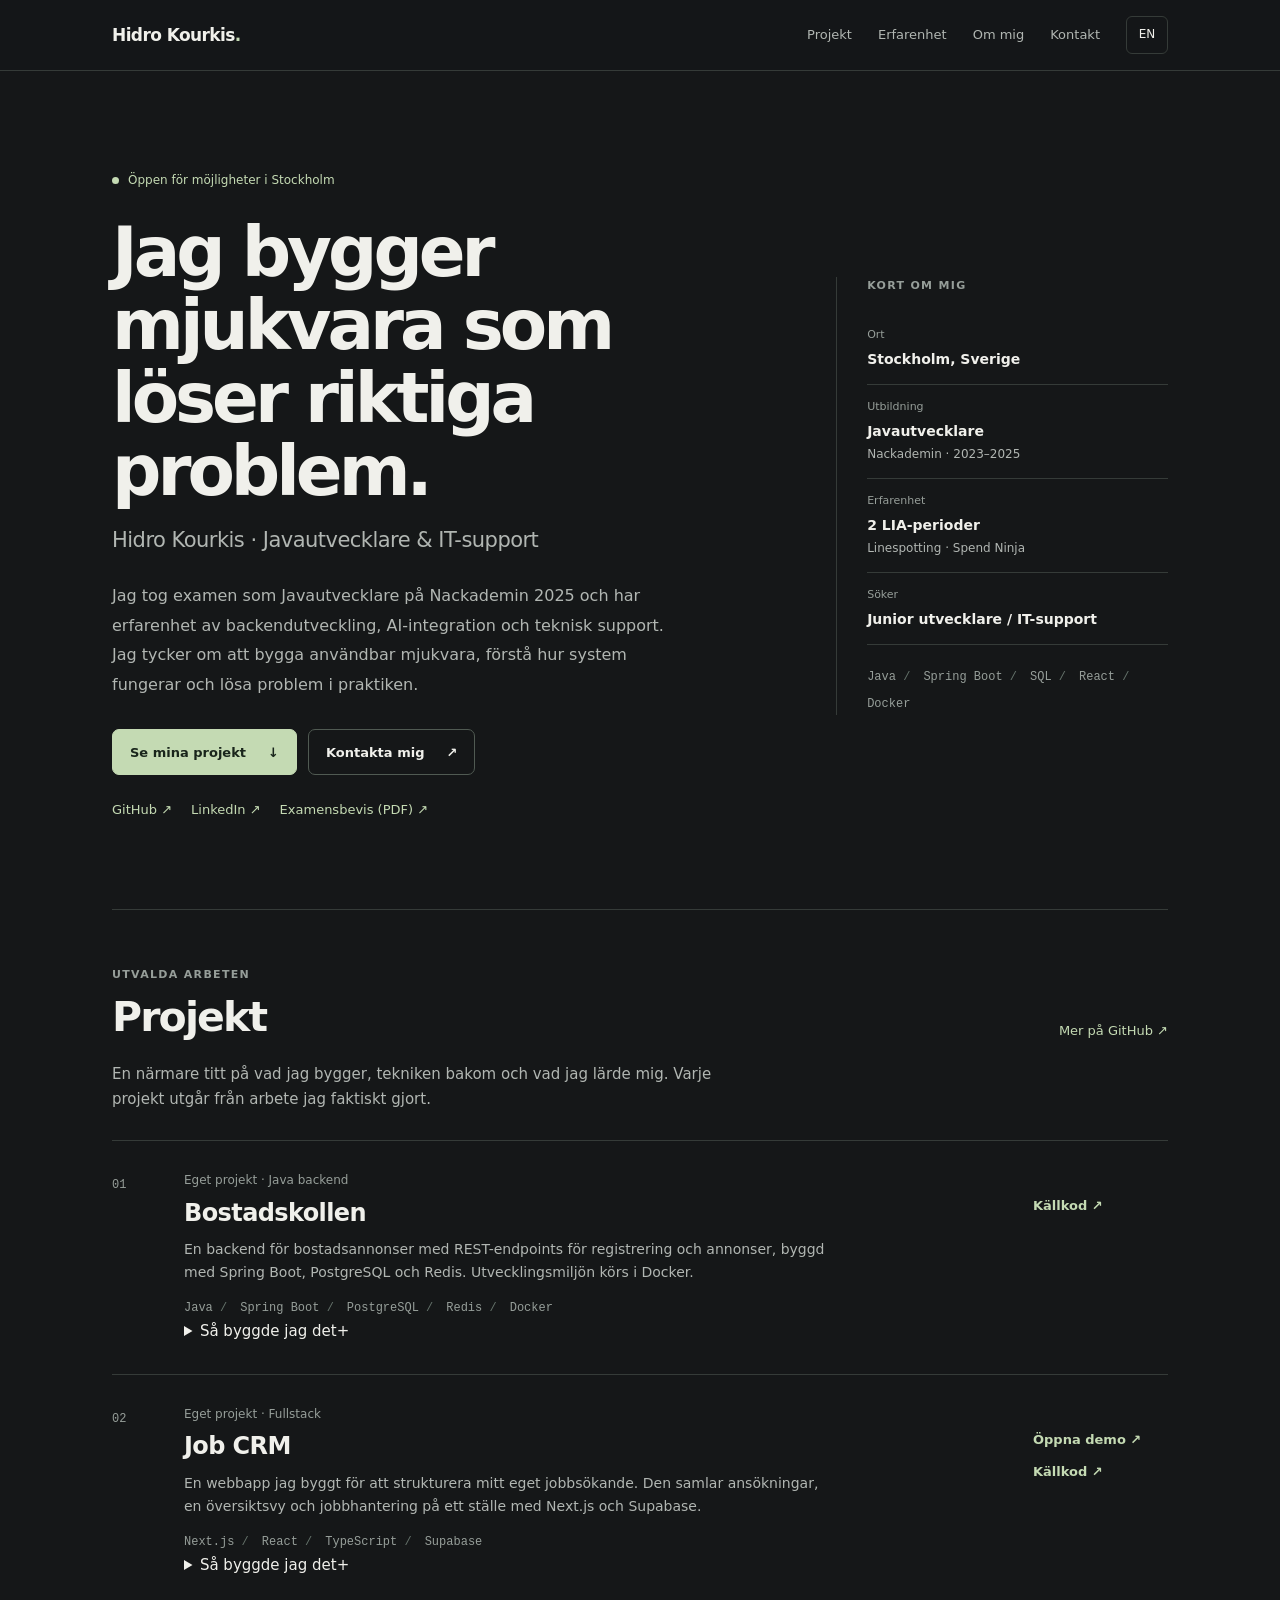
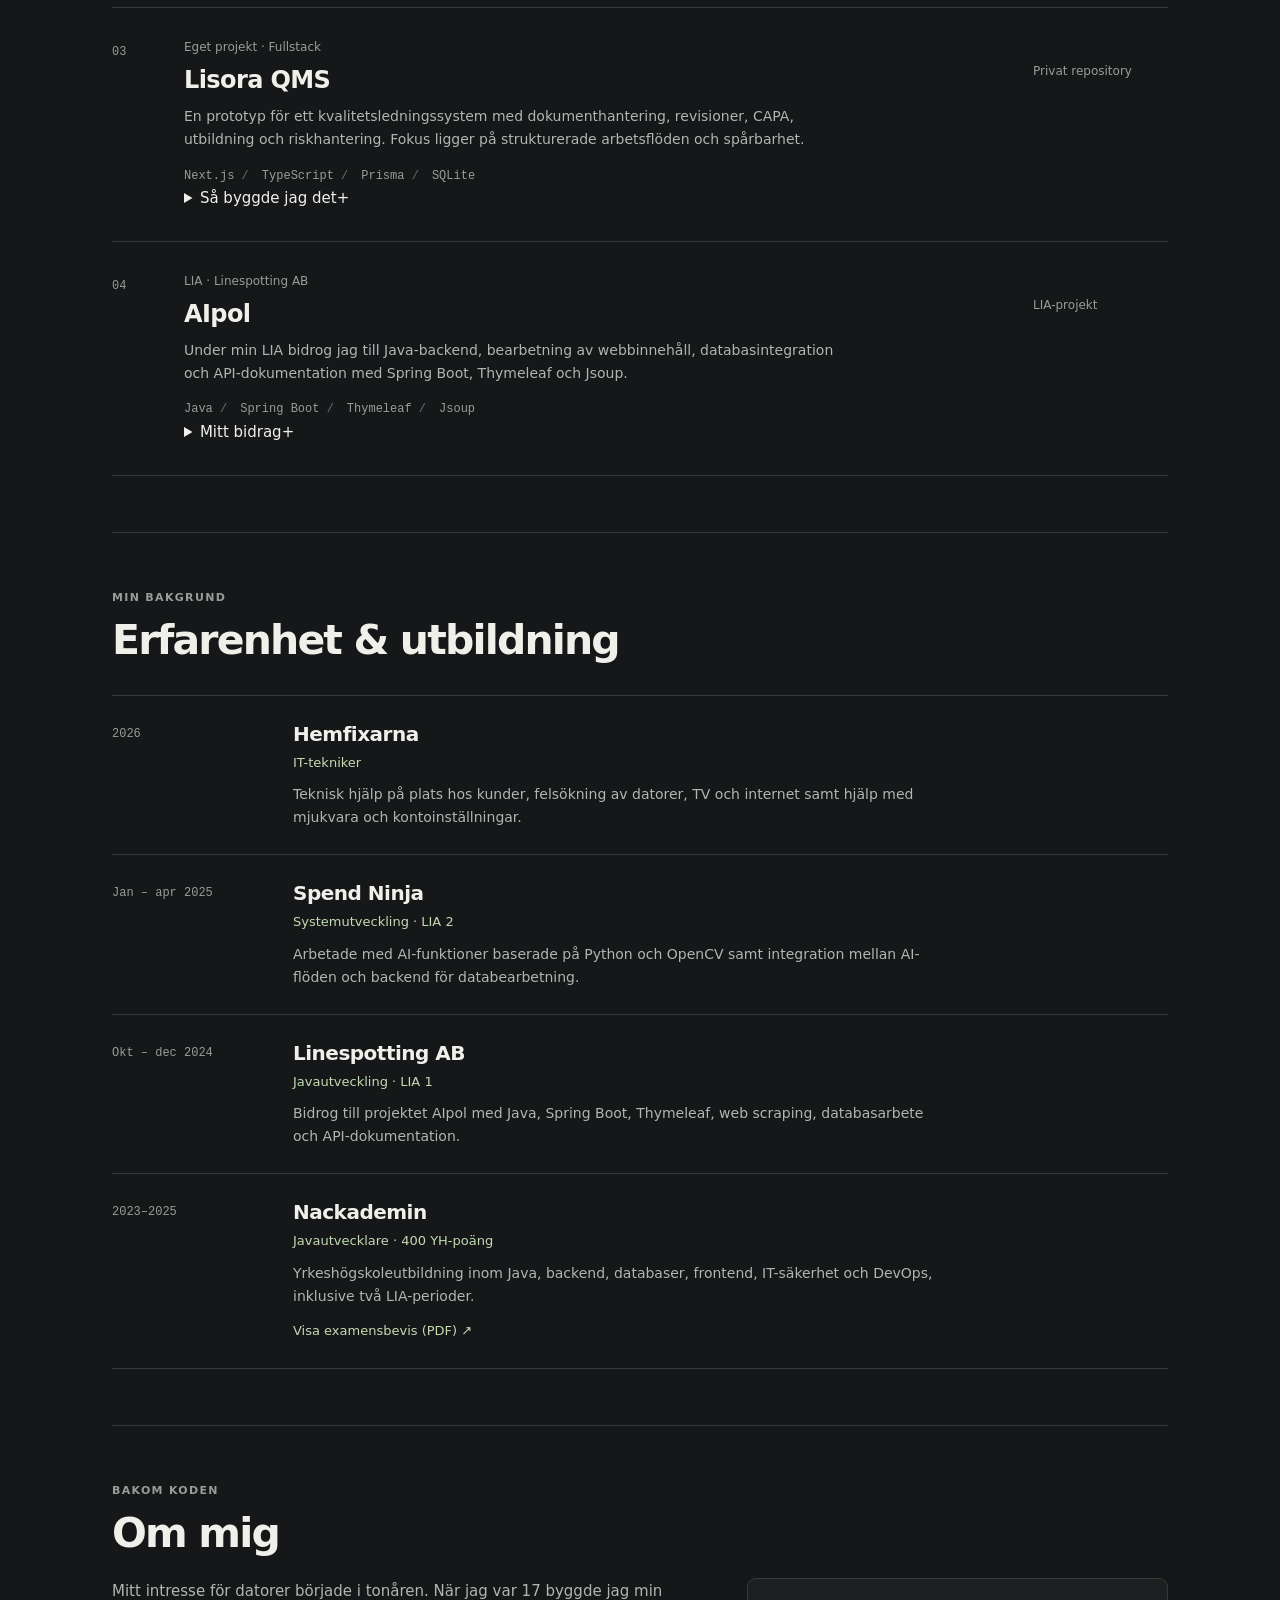
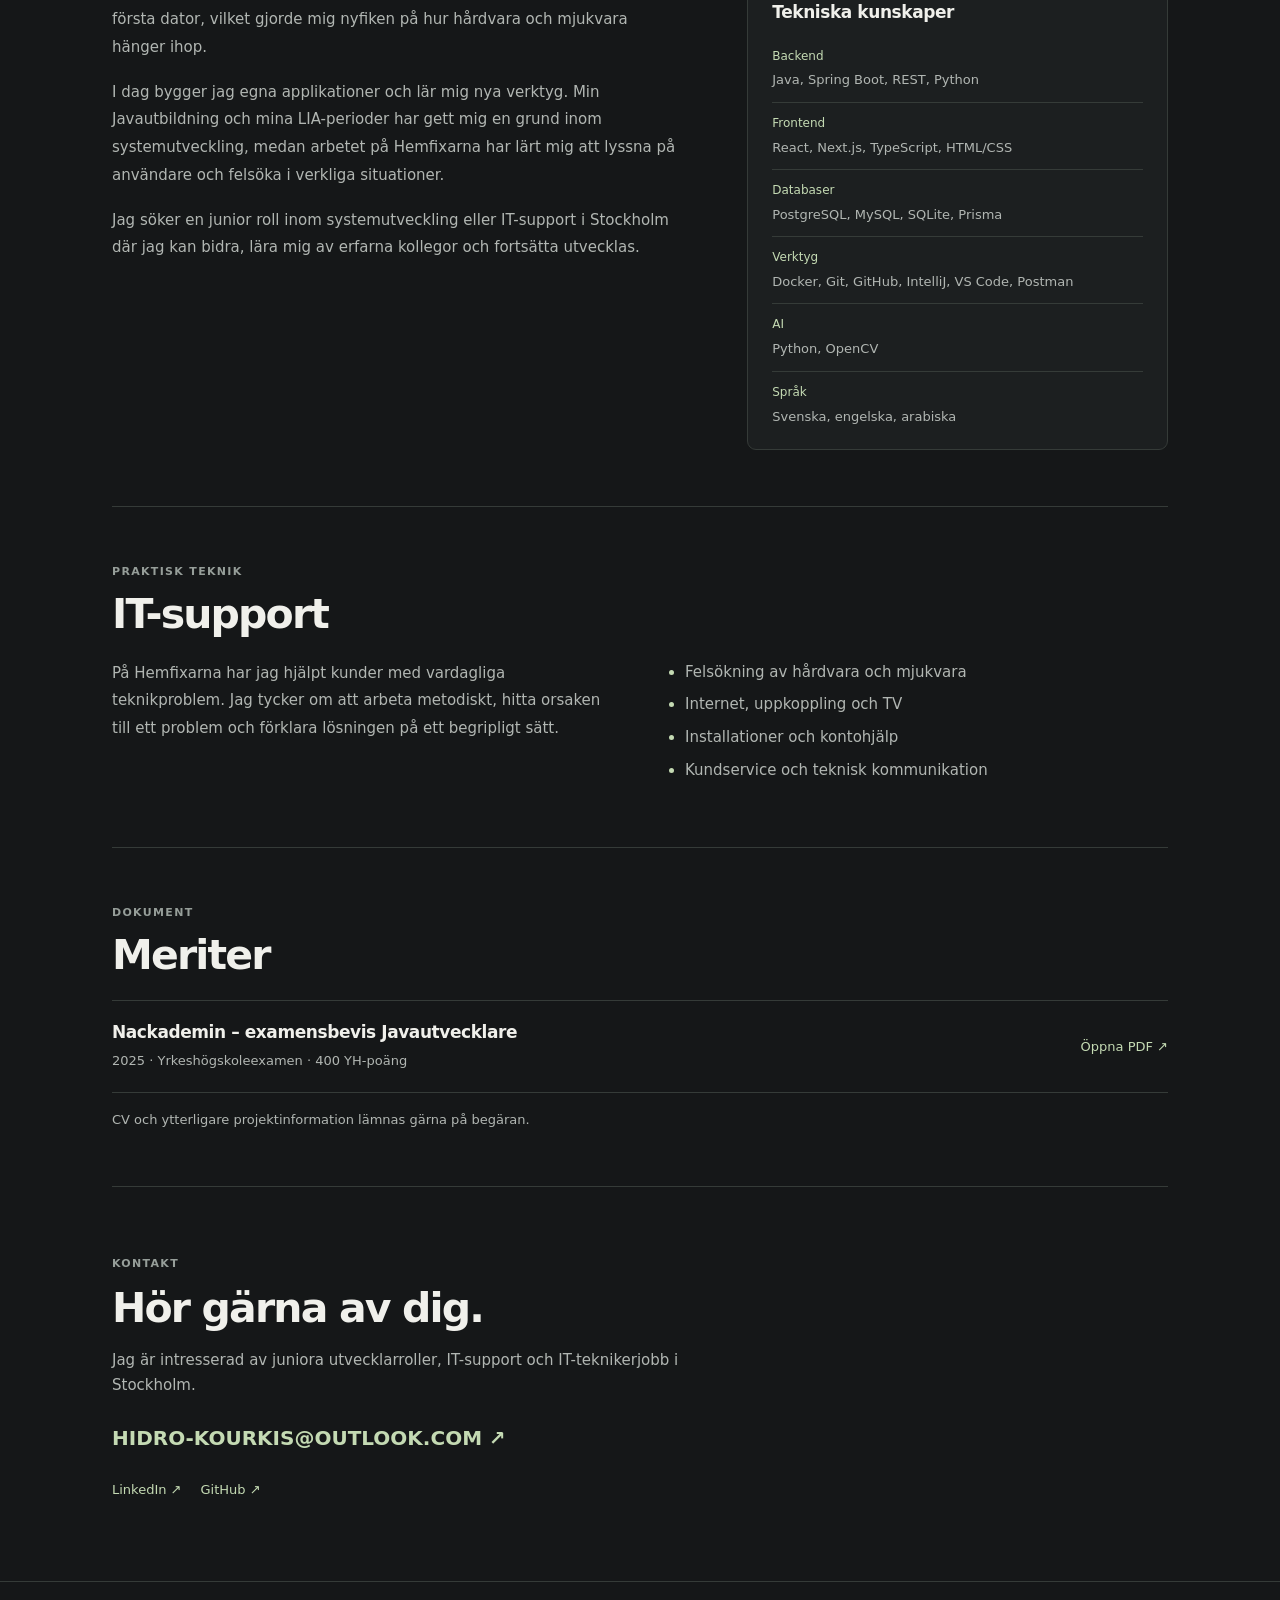
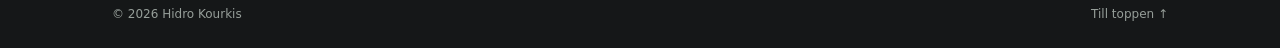
==== commit bb5bcaac: "feat: Figma-inspired editorial hero and expandable evidence-based project stories" ====
--- a/index.html
+++ b/index.html
@@ -36,8 +36,8 @@
     <section class="hero shell" id="top" aria-labelledby="hero-title">
       <div class="hero-main">
         <p class="availability"><span class="status-dot" aria-hidden="true"></span><span data-en="Open to opportunities in Stockholm">Öppen för möjligheter i Stockholm</span></p>
-        <h1 id="hero-title">Hidro Kourkis<span class="hero-period">.</span></h1>
-        <p class="hero-role" data-en="Junior software developer · Java & IT support">Junior systemutvecklare · Java & IT-support</p>
+        <h1 id="hero-title"><span data-en="I build software that">Jag bygger mjukvara som</span><br><em data-en="solves real problems.">löser riktiga problem.</em></h1>
+        <p class="hero-role" data-en="Hidro Kourkis · Java Developer & IT support">Hidro Kourkis · Javautvecklare & IT-support</p>
         <p class="hero-lead" data-en="I graduated from Nackademin in 2025 and have worked with Java backend development, AI integration and technical support. I enjoy building useful software, learning how systems work and solving problems in practice.">Jag tog examen som Javautvecklare på Nackademin 2025 och har erfarenhet av backendutveckling, AI-integration och teknisk support. Jag tycker om att bygga användbar mjukvara, förstå hur system fungerar och lösa problem i praktiken.</p>
         <div class="hero-actions">
           <a class="button primary" href="#projects"><span data-en="Explore my work">Se mina projekt</span><span aria-hidden="true">↓</span></a>
@@ -58,23 +58,19 @@
     </section>
     <section class="section shell" id="projects" aria-labelledby="projects-title">
       <div class="section-heading"><div><p class="kicker" data-en="Selected work">Utvalda arbeten</p><h2 id="projects-title" data-en="Projects">Projekt</h2></div><a class="text-link" href="https://github.com/officialHkGG" target="_blank" rel="noopener noreferrer" data-en="More on GitHub ↗">Mer på GitHub ↗</a></div>
-      <p class="section-description" data-en="Personal projects and internship work. Public repositories and demos are linked where available.">Egna projekt och arbete från mina LIA-perioder. Källkod och demos finns länkade där de är offentliga.</p>
+      <p class="section-description" data-en="A closer look at what I build, the technology behind it, and what I learned along the way. Every project is described based on work I've actually done.">En närmare titt på vad jag bygger, tekniken bakom och vad jag lärde mig. Varje projekt utgår från arbete jag faktiskt gjort.</p>
       <div class="project-list">
         <article class="project-row">
-          <div class="project-number">01</div><div class="project-main"><p class="project-kind" data-en="Personal project · Java backend">Eget projekt · Java backend</p><h3>Bostadskollen</h3><p data-en="A housing listings backend with REST endpoints for registration and listings, built around Spring Boot, PostgreSQL and Redis. The development environment runs in Docker.">En backend för bostadsannonser med REST-endpoints för registrering och annonser, byggd med Spring Boot, PostgreSQL och Redis. Utvecklingsmiljön körs i Docker.</p><div class="tech-list"><span>Java</span><span>Spring Boot</span><span>PostgreSQL</span><span>Redis</span><span>Docker</span></div></div>
-          <div class="project-links"><a href="https://github.com/officialHkGG/Bostadsk-" target="_blank" rel="noopener noreferrer" data-en="Source code ↗">Källkod ↗</a></div>
+          <div class="project-number">01</div><div class="project-main"><p class="project-kind" data-en="Personal project · Java backend">Eget projekt · Java backend</p><h3>Bostadskollen</h3><p data-en="A housing listings backend with REST endpoints for registration and listings, built around Spring Boot, PostgreSQL and Redis. The development environment runs in Docker.">En backend för bostadsannonser med REST-endpoints för registrering och annonser, byggd med Spring Boot, PostgreSQL och Redis. Utvecklingsmiljön körs i Docker.</p><div class="tech-list"><span>Java</span><span>Spring Boot</span><span>PostgreSQL</span><span>Redis</span><span>Docker</span></div><details class="project-notes"><summary><span data-en="How I built it">Så byggde jag det</span><span aria-hidden="true" class="details-symbol">+</span></summary><div class="project-note-content"><div><strong data-en="Architecture">Arkitektur</strong><p data-en="Spring Boot REST API with PostgreSQL for persistent data and Redis in the development stack. Docker makes the environment easier to run consistently.">Spring Boot REST API med PostgreSQL för persistent data och Redis i utvecklingsmiljön. Docker gör miljön enklare att köra konsekvent.</p></div><div><strong data-en="What it demonstrates">Det visar projektet</strong><p data-en="Backend design, API endpoints and a reproducible multi-service development setup.">Backendstruktur, API-endpoints och en reproducerbar utvecklingsmiljö med flera tjänster.</p></div></div></details></div><div class="project-links"><a href="https://github.com/officialHkGG/Bostadsk-" target="_blank" rel="noopener noreferrer" data-en="Source code ↗">Källkod ↗</a></div>
         </article>
         <article class="project-row">
-          <div class="project-number">02</div><div class="project-main"><p class="project-kind" data-en="Personal project · Full-stack">Eget projekt · Fullstack</p><h3>Job CRM</h3><p data-en="A web application I built to organize my own job search. It brings applications, a dashboard and job-management views into one place using Next.js and Supabase.">En webbapp jag byggt för att strukturera mitt eget jobbsökande. Den samlar ansökningar, en översiktsvy och jobbhantering på ett ställe med Next.js och Supabase.</p><div class="tech-list"><span>Next.js</span><span>React</span><span>TypeScript</span><span>Supabase</span></div></div>
-          <div class="project-links"><a href="https://job-crm-six.vercel.app/" target="_blank" rel="noopener noreferrer" data-en="Live demo ↗">Öppna demo ↗</a><a href="https://github.com/officialHkGG/job-crm" target="_blank" rel="noopener noreferrer" data-en="Source code ↗">Källkod ↗</a></div>
+          <div class="project-number">02</div><div class="project-main"><p class="project-kind" data-en="Personal project · Full-stack">Eget projekt · Fullstack</p><h3>Job CRM</h3><p data-en="A web application I built to organize my own job search. It brings applications, a dashboard and job-management views into one place using Next.js and Supabase.">En webbapp jag byggt för att strukturera mitt eget jobbsökande. Den samlar ansökningar, en översiktsvy och jobbhantering på ett ställe med Next.js och Supabase.</p><div class="tech-list"><span>Next.js</span><span>React</span><span>TypeScript</span><span>Supabase</span></div><details class="project-notes"><summary><span data-en="How I built it">Så byggde jag det</span><span aria-hidden="true" class="details-symbol">+</span></summary><div class="project-note-content"><div><strong data-en="Why I built it">Varför jag byggde det</strong><p data-en="I wanted a practical way to track my own job applications rather than rely on scattered notes.">Jag ville ha ett praktiskt sätt att följa mina jobbansökningar istället för att använda utspridda anteckningar.</p></div><div><strong data-en="What it demonstrates">Det visar projektet</strong><p data-en="A Next.js interface, connected data with Supabase and product thinking based on a personal need.">Ett gränssnitt i Next.js, data via Supabase och produkttänk som utgår från ett verkligt behov.</p></div></div></details></div><div class="project-links"><a href="https://job-crm-six.vercel.app/" target="_blank" rel="noopener noreferrer" data-en="Live demo ↗">Öppna demo ↗</a><a href="https://github.com/officialHkGG/job-crm" target="_blank" rel="noopener noreferrer" data-en="Source code ↗">Källkod ↗</a></div>
         </article>
         <article class="project-row">
-          <div class="project-number">03</div><div class="project-main"><p class="project-kind" data-en="Personal project · Full-stack">Eget projekt · Fullstack</p><h3>Lisora QMS</h3><p data-en="A quality management system prototype for document control, audits, CAPA, training and risk management. My focus is on structured workflows and traceability.">En prototyp för ett kvalitetsledningssystem med dokumenthantering, revisioner, CAPA, utbildning och riskhantering. Fokus ligger på strukturerade arbetsflöden och spårbarhet.</p><div class="tech-list"><span>Next.js</span><span>TypeScript</span><span>Prisma</span><span>SQLite</span></div></div>
-          <div class="project-links"><span class="unpublished" data-en="Private repository">Privat repository</span></div>
+          <div class="project-number">03</div><div class="project-main"><p class="project-kind" data-en="Personal project · Full-stack">Eget projekt · Fullstack</p><h3>Lisora QMS</h3><p data-en="A quality management system prototype for document control, audits, CAPA, training and risk management. My focus is on structured workflows and traceability.">En prototyp för ett kvalitetsledningssystem med dokumenthantering, revisioner, CAPA, utbildning och riskhantering. Fokus ligger på strukturerade arbetsflöden och spårbarhet.</p><div class="tech-list"><span>Next.js</span><span>TypeScript</span><span>Prisma</span><span>SQLite</span></div><details class="project-notes"><summary><span data-en="How I built it">Så byggde jag det</span><span aria-hidden="true" class="details-symbol">+</span></summary><div class="project-note-content"><div><strong data-en="The challenge">Utmaningen</strong><p data-en="Designing connected workflows for documents, audits, corrective actions, training and risks without making the product difficult to navigate.">Att bygga sammanhängande flöden för dokument, revisioner, korrigerande åtgärder, utbildning och risker utan att göra produkten svår att använda.</p></div><div><strong data-en="What it demonstrates">Det visar projektet</strong><p data-en="Structured feature design, full-stack application architecture and attention to traceability.">Strukturerad funktionsdesign, fullstackarkitektur och fokus på spårbarhet.</p></div></div></details></div><div class="project-links"><span class="unpublished" data-en="Private repository">Privat repository</span></div>
         </article>
         <article class="project-row">
-          <div class="project-number">04</div><div class="project-main"><p class="project-kind" data-en="Internship · Linespotting AB">LIA · Linespotting AB</p><h3>AIpol</h3><p data-en="During my internship I contributed to Java backend functionality, web content processing, database integration and API documentation using Spring Boot, Thymeleaf and Jsoup.">Under min LIA bidrog jag till Java-backend, bearbetning av webbinnehåll, databasintegration och API-dokumentation med Spring Boot, Thymeleaf och Jsoup.</p><div class="tech-list"><span>Java</span><span>Spring Boot</span><span>Thymeleaf</span><span>Jsoup</span></div></div>
-          <div class="project-links"><span class="unpublished" data-en="Internship project">LIA-projekt</span></div>
+          <div class="project-number">04</div><div class="project-main"><p class="project-kind" data-en="Internship · Linespotting AB">LIA · Linespotting AB</p><h3>AIpol</h3><p data-en="During my internship I contributed to Java backend functionality, web content processing, database integration and API documentation using Spring Boot, Thymeleaf and Jsoup.">Under min LIA bidrog jag till Java-backend, bearbetning av webbinnehåll, databasintegration och API-dokumentation med Spring Boot, Thymeleaf och Jsoup.</p><div class="tech-list"><span>Java</span><span>Spring Boot</span><span>Thymeleaf</span><span>Jsoup</span></div><details class="project-notes"><summary><span data-en="My contribution">Mitt bidrag</span><span aria-hidden="true" class="details-symbol">+</span></summary><div class="project-note-content"><div><strong data-en="During the internship">Under praktiken</strong><p data-en="Worked on Spring Boot features and web-content processing with Thymeleaf, Jsoup and databases in the AIpol project.">Arbetade med Spring Boot-funktioner och hantering av webbinnehåll med Thymeleaf, Jsoup och databaser i AIpol-projektet.</p></div><div><strong data-en="What it demonstrates">Det visar erfarenheten</strong><p data-en="Contributing to existing code, learning unfamiliar systems and documenting APIs as part of a team.">Att bidra till befintlig kod, sätta sig in i okända system och dokumentera API:er som del av ett team.</p></div></div></details></div><div class="project-links"><span class="unpublished" data-en="Internship project">LIA-projekt</span></div>
         </article>
       </div>
     </section>
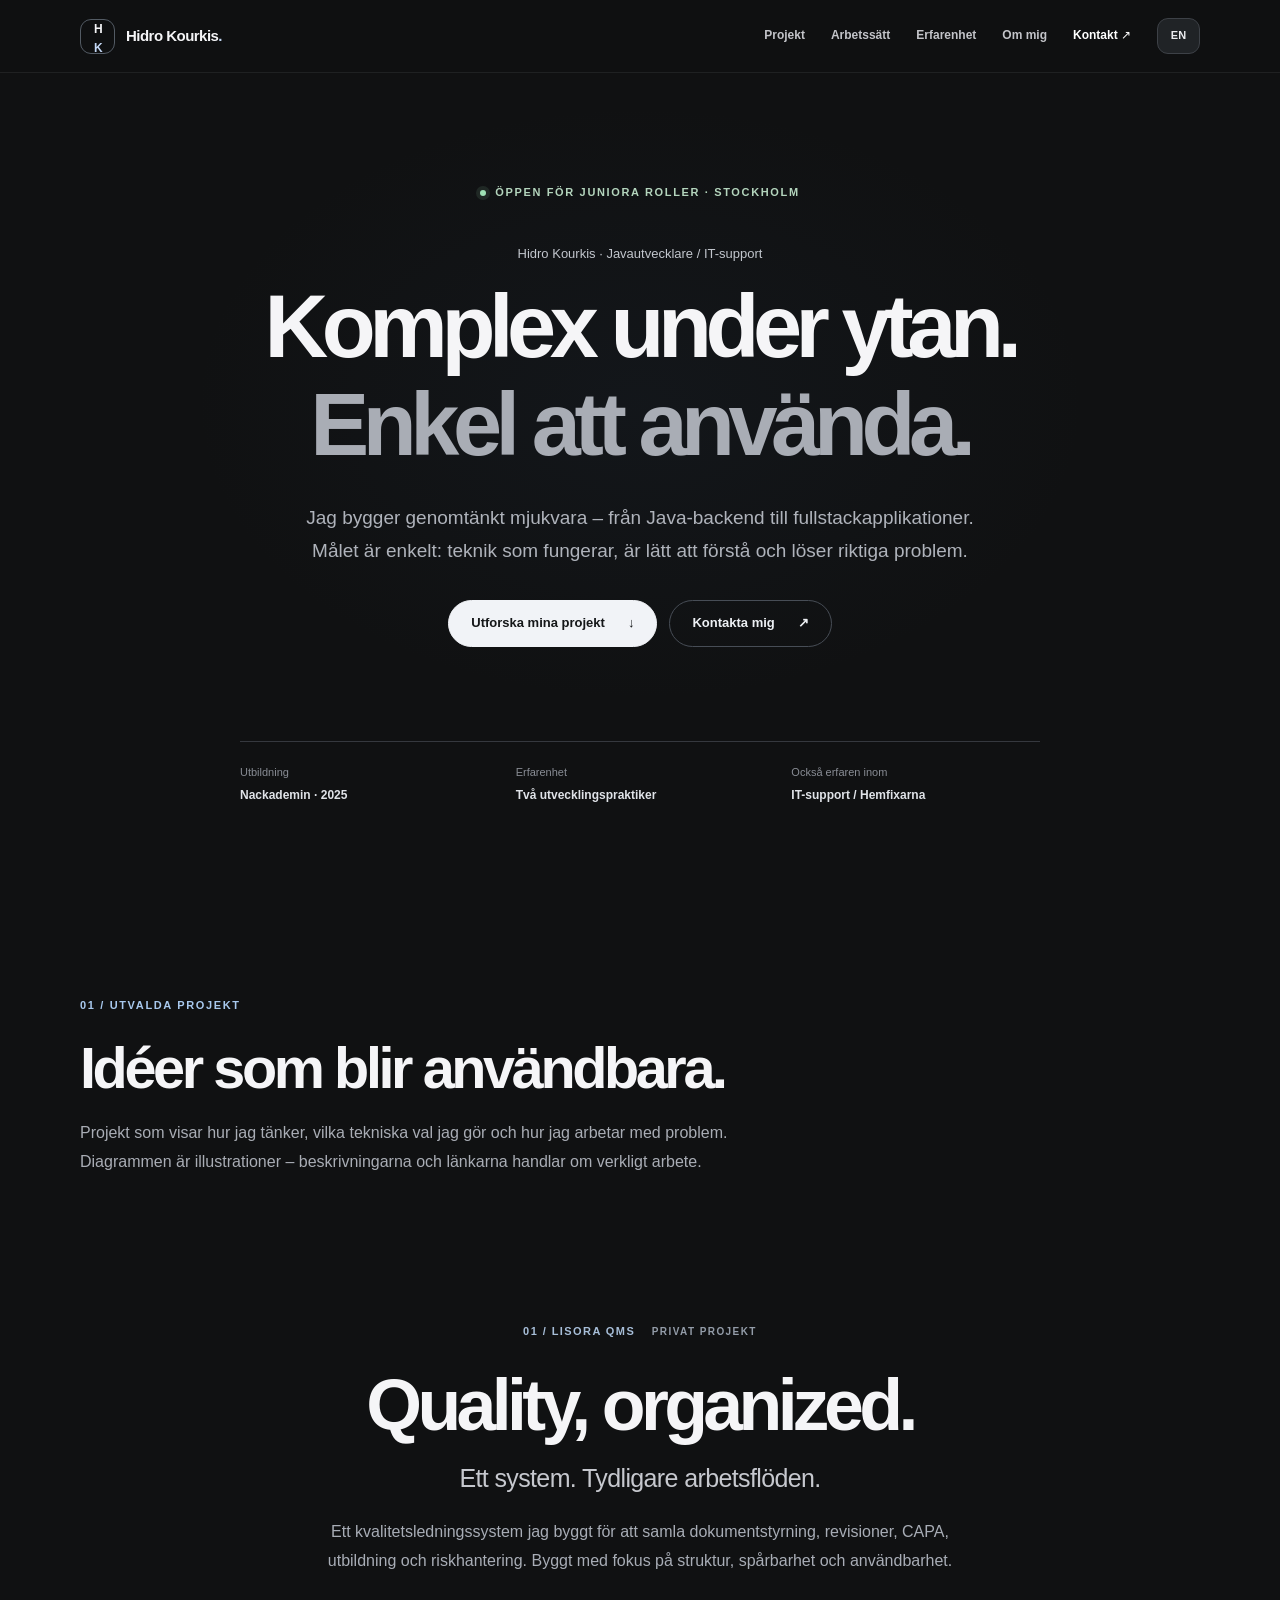
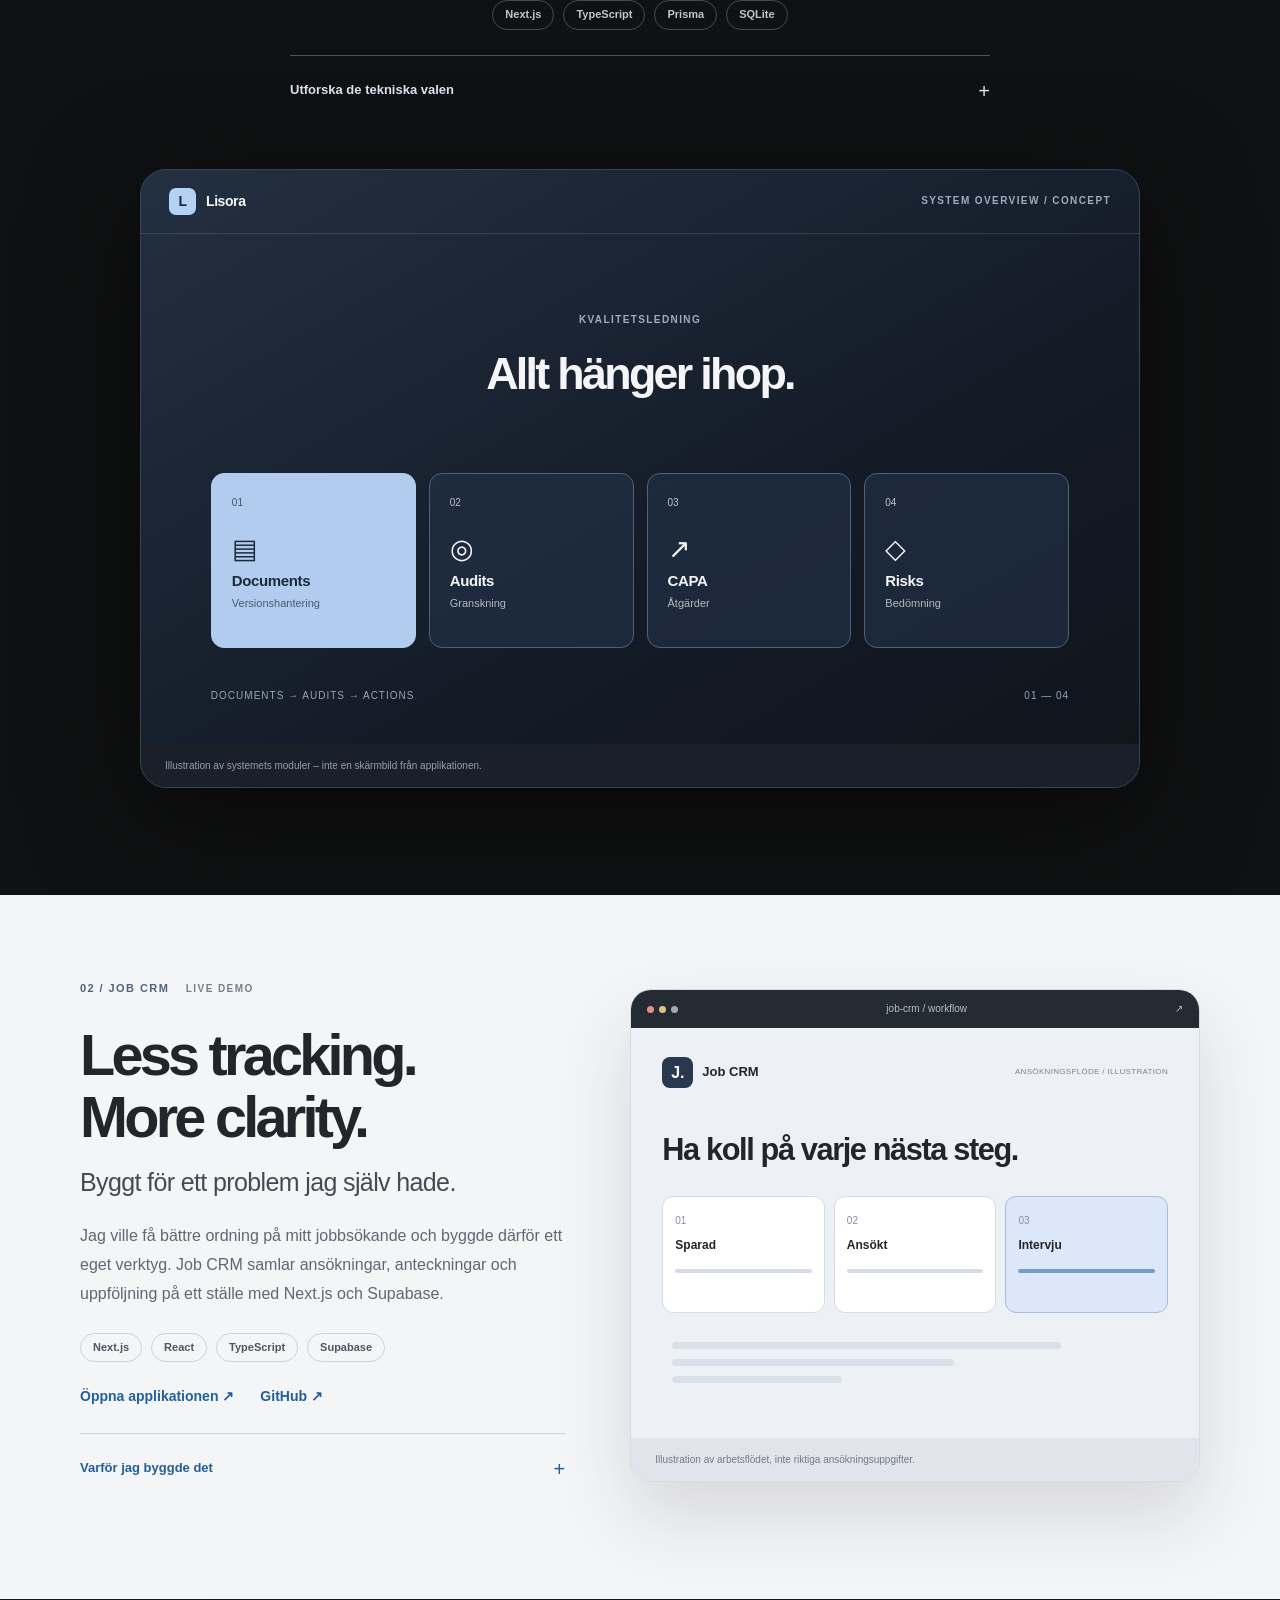
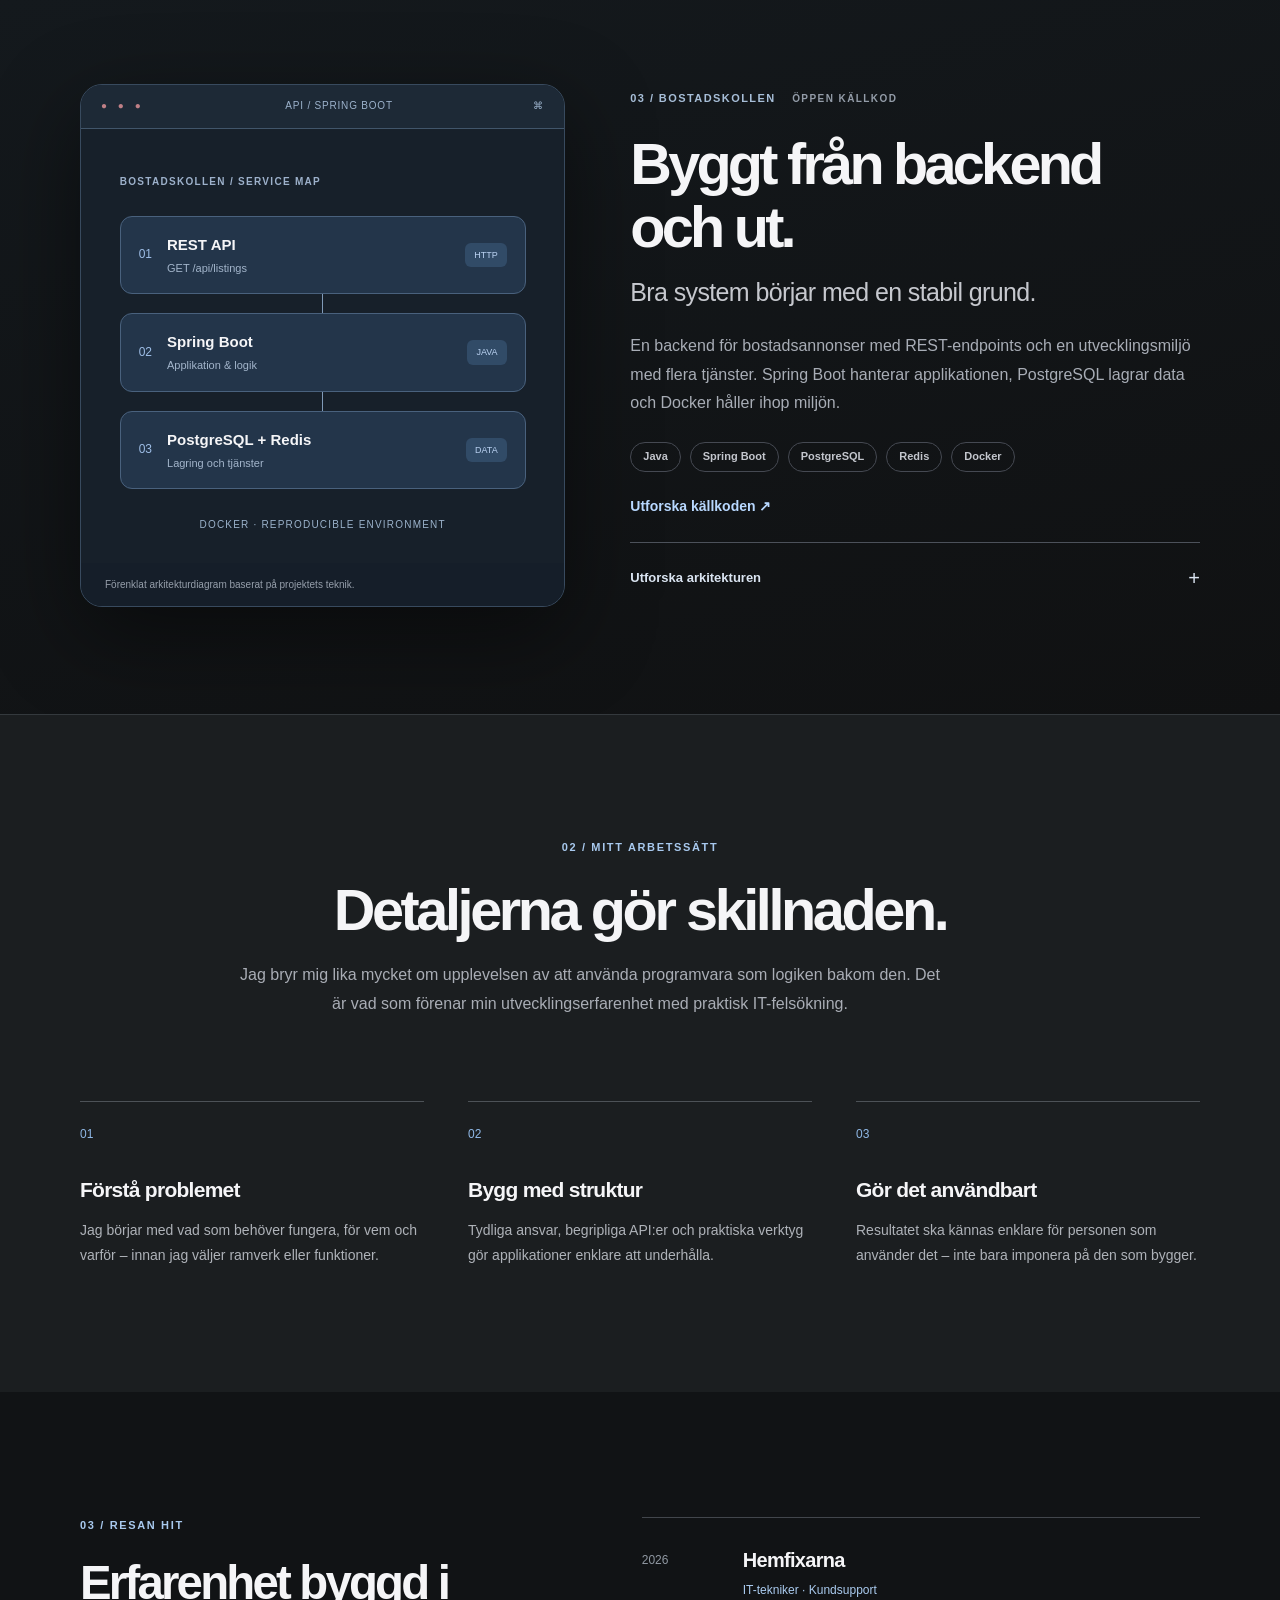
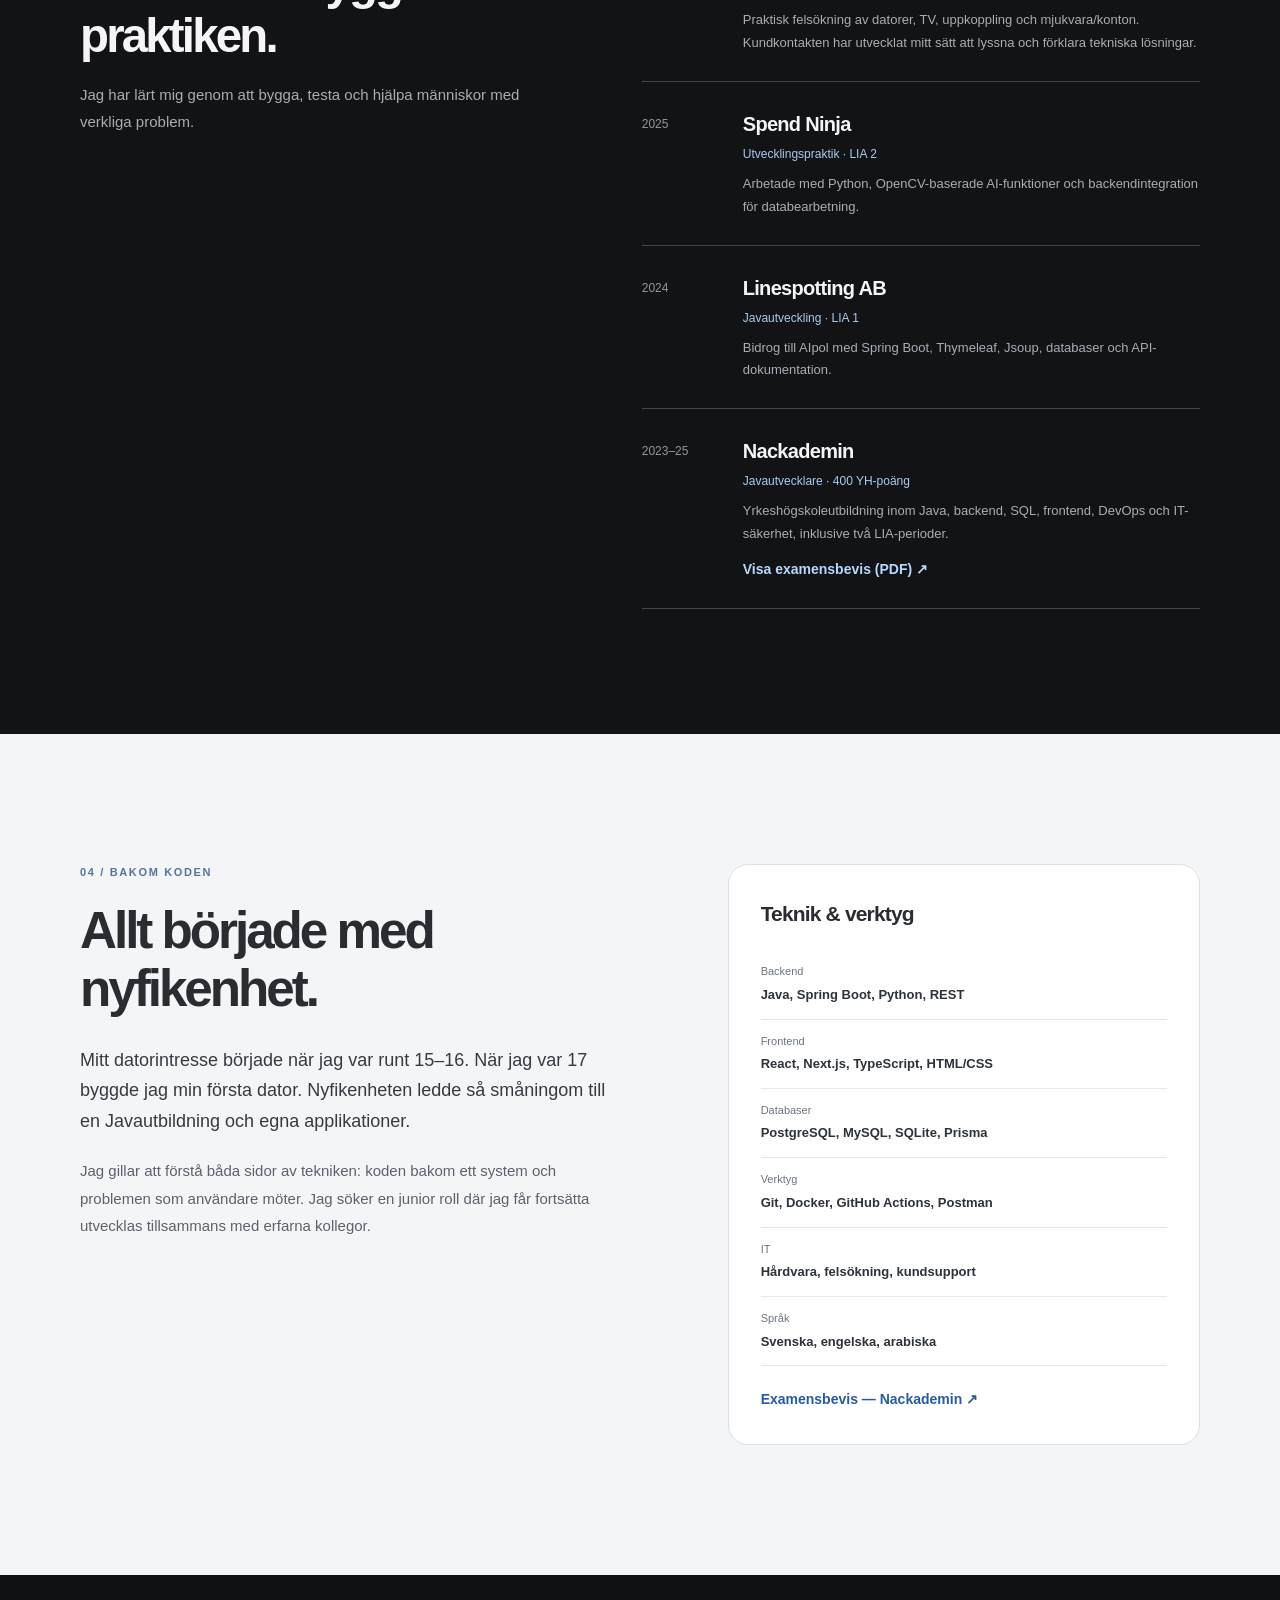
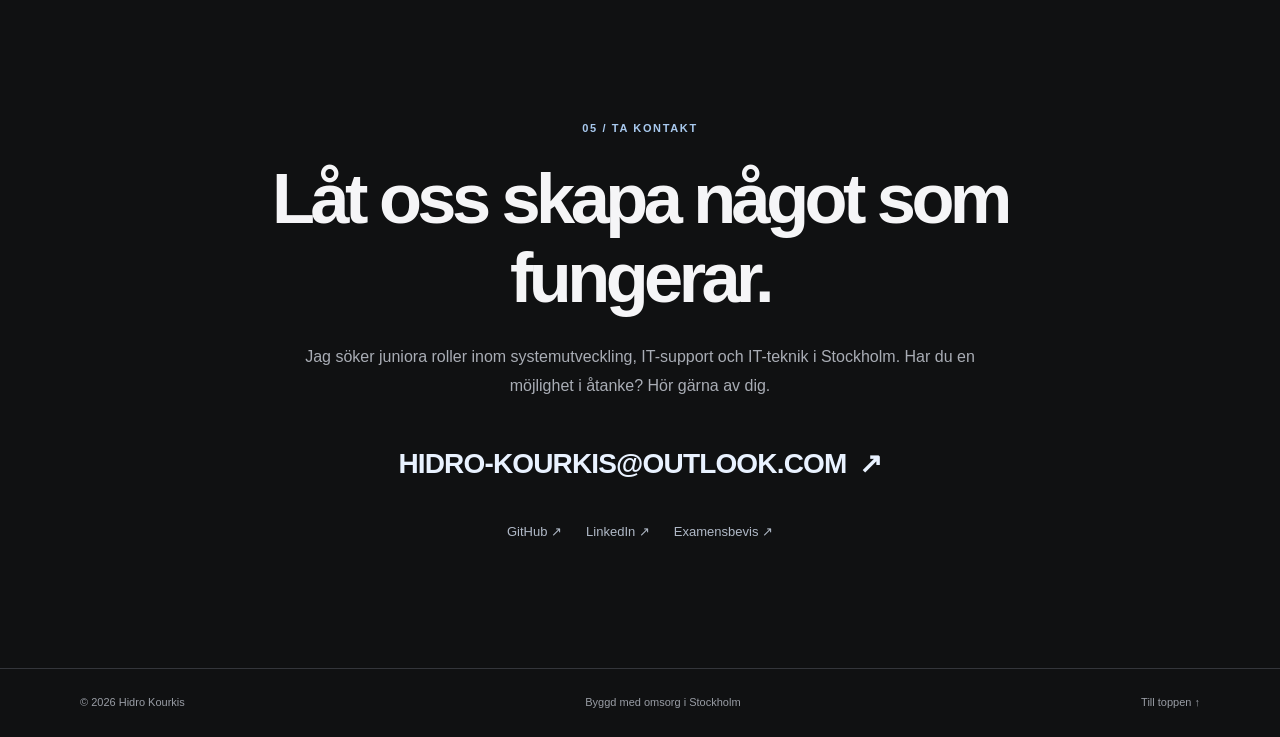
==== commit a32aaab8: "feat: activate Apple-inspired V4 experience on preview branch" ====
--- a/index.html
+++ b/index.html
@@ -2,109 +2,277 @@
 <html lang="sv">
 <head>
   <meta charset="utf-8">
-  <meta name="viewport" content="width=device-width,initial-scale=1">
-  <meta name="theme-color" content="#151718">
-  <title>Hidro Kourkis – Javautvecklare & IT-support i Stockholm</title>
-  <meta name="description" content="Hidro Kourkis, Javautvecklare utbildad på Nackademin. Projekt inom Spring Boot, Next.js och AI-integration samt praktisk erfarenhet av IT-support i Stockholm.">
+  <meta name="viewport" content="width=device-width, initial-scale=1">
+  <meta name="theme-color" content="#101112">
+  <meta name="description" content="Hidro Kourkis — Javautvecklare från Nackademin med erfarenhet av Spring Boot, fullstackutveckling, AI-integration och IT-support. Projekt och erfarenhet i Stockholm.">
   <link rel="canonical" href="https://portfolio-eight-sand-2xd99wvahs.vercel.app/">
   <meta property="og:type" content="website">
-  <meta property="og:title" content="Hidro Kourkis – Javautvecklare & IT-support">
-  <meta property="og:description" content="Utbildning, utvecklingsprojekt och praktisk IT-erfarenhet i Stockholm.">
+  <meta property="og:site_name" content="Hidro Kourkis — Portfolio">
+  <meta property="og:title" content="Hidro Kourkis — Java Developer &amp; IT Support">
+  <meta property="og:description" content="Utveckling med fokus på enkelhet, struktur och användbarhet. Se verkliga projekt, erfarenhet och utbildning.">
   <meta property="og:url" content="https://portfolio-eight-sand-2xd99wvahs.vercel.app/">
   <meta name="twitter:card" content="summary">
-  <link rel="icon" href="data:image/svg+xml,%3Csvg xmlns='http://www.w3.org/2000/svg' viewBox='0 0 64 64'%3E%3Crect width='64' height='64' rx='12' fill='%23151718'/%3E%3Ctext x='10' y='43' font-family='Arial' font-size='29' font-weight='bold' fill='%23d2e0c6'%3EHK%3C/text%3E%3C/svg%3E">
-  <link rel="stylesheet" href="v2.css?v=editorial-1">
-  <script src="v2.js?v=editorial-1" defer></script>
-  <script type="application/ld+json">{"@context":"https://schema.org","@type":"Person","name":"Hidro Kourkis","jobTitle":"Java Developer","address":{"@type":"PostalAddress","addressLocality":"Stockholm","addressCountry":"SE"},"alumniOf":{"@type":"CollegeOrUniversity","name":"Nackademin"},"sameAs":["https://github.com/officialHkGG","https://www.linkedin.com/in/hidro-kourkis-462089275/"]}</script>
+  <link rel="icon" href="data:image/svg+xml,%3Csvg xmlns='http://www.w3.org/2000/svg' viewBox='0 0 64 64'%3E%3Crect width='64' height='64' rx='17' fill='%23101112'/%3E%3Ctext x='10' y='43' font-family='Arial' font-size='29' font-weight='bold' fill='%23ebedef'%3EHK%3C/text%3E%3C/svg%3E">
+  <link rel="stylesheet" href="v4.css">
+  <script src="v4.js" defer></script>
+  <script type="application/ld+json">
+  {"@context":"https://schema.org","@type":"Person","name":"Hidro Kourkis","jobTitle":"Junior Java Developer","address":{"@type":"PostalAddress","addressLocality":"Stockholm","addressCountry":"SE"},"alumniOf":{"@type":"CollegeOrUniversity","name":"Nackademin"},"sameAs":["https://github.com/officialHkGG","https://www.linkedin.com/in/hidro-kourkis-462089275/"],"knowsAbout":["Java","Spring Boot","React","TypeScript","PostgreSQL","Docker","IT support"]}
+  </script>
+  <title>Hidro Kourkis — Javautvecklare &amp; IT-support, Stockholm</title>
 </head>
 <body>
-  <a class="skip" href="#main" data-en="Skip to content">Hoppa till innehållet</a>
-  <header class="header">
-    <div class="shell header-inner">
-      <a class="brand" href="#top">Hidro Kourkis<span class="brand-dot">.</span></a>
-      <button class="menu-toggle" id="menu-toggle" type="button" aria-expanded="false" aria-controls="nav" aria-label="Öppna meny"><span aria-hidden="true">☰</span></button>
-      <nav class="nav" id="nav" aria-label="Huvudnavigation">
-        <a href="#projects" data-en="Projects">Projekt</a>
+  <a class="skip-link" href="#main" data-en="Skip to content">Hoppa till innehållet</a>
+  <header class="site-header" id="site-header">
+    <div class="container nav-shell">
+      <a href="#top" class="wordmark" aria-label="Hidro Kourkis — startsida">
+        <span class="monogram" aria-hidden="true">H<span class="mark-k">K</span></span>
+        <span>Hidro Kourkis<span class="period">.</span></span>
+      </a>
+      <button class="menu-button" id="menu-button" type="button" aria-controls="site-nav" aria-expanded="false" aria-label="Öppna menyn">
+        <span class="menu-lines" aria-hidden="true"><span></span><span></span></span>
+      </button>
+      <nav class="site-nav" id="site-nav" aria-label="Huvudnavigation">
+        <a href="#work" data-en="Work">Projekt</a>
+        <a href="#approach" data-en="Approach">Arbetssätt</a>
         <a href="#experience" data-en="Experience">Erfarenhet</a>
         <a href="#about" data-en="About">Om mig</a>
-        <a href="#contact" data-en="Contact">Kontakt</a>
-        <button class="language-toggle" id="language-toggle" type="button" aria-label="Switch to English">EN</button>
+        <a href="#contact" class="nav-contact" data-en="Contact ↗">Kontakt ↗</a>
+        <button class="language-button" id="language-button" type="button" aria-label="Switch to English">EN</button>
       </nav>
     </div>
   </header>
+
   <main id="main">
-    <section class="hero shell" id="top" aria-labelledby="hero-title">
-      <div class="hero-main">
-        <p class="availability"><span class="status-dot" aria-hidden="true"></span><span data-en="Open to opportunities in Stockholm">Öppen för möjligheter i Stockholm</span></p>
-        <h1 id="hero-title"><span data-en="I build software that">Jag bygger mjukvara som</span><br><em data-en="solves real problems.">löser riktiga problem.</em></h1>
-        <p class="hero-role" data-en="Hidro Kourkis · Java Developer & IT support">Hidro Kourkis · Javautvecklare & IT-support</p>
-        <p class="hero-lead" data-en="I graduated from Nackademin in 2025 and have worked with Java backend development, AI integration and technical support. I enjoy building useful software, learning how systems work and solving problems in practice.">Jag tog examen som Javautvecklare på Nackademin 2025 och har erfarenhet av backendutveckling, AI-integration och teknisk support. Jag tycker om att bygga användbar mjukvara, förstå hur system fungerar och lösa problem i praktiken.</p>
+    <section class="hero section-dark" id="top" aria-labelledby="hero-title">
+      <div class="container hero-inner">
+        <div class="eyebrow hero-eyebrow">
+          <span class="presence-dot" aria-hidden="true"></span>
+          <span data-en="Available for junior roles · Stockholm">Öppen för juniora roller · Stockholm</span>
+        </div>
+        <p class="hero-intro" data-en="Hidro Kourkis · Java Developer / IT Support">Hidro Kourkis · Javautvecklare / IT-support</p>
+        <h1 id="hero-title">
+          <span data-en="Complex inside.">Komplex under ytan.</span>
+          <span class="muted-headline" data-en="Simple to use.">Enkel att använda.</span>
+        </h1>
+        <p class="hero-description" data-en="I build thoughtful software — from Java backends to full-stack applications. My goal is simple: technology that works, makes sense, and solves a real problem.">
+          Jag bygger genomtänkt mjukvara – från Java-backend till fullstackapplikationer. Målet är enkelt: teknik som fungerar, är lätt att förstå och löser riktiga problem.
+        </p>
         <div class="hero-actions">
-          <a class="button primary" href="#projects"><span data-en="Explore my work">Se mina projekt</span><span aria-hidden="true">↓</span></a>
-          <a class="button secondary" href="mailto:HIDRO-KOURKIS@OUTLOOK.COM"><span data-en="Contact me">Kontakta mig</span><span aria-hidden="true">↗</span></a>
-        </div>
-        <div class="hero-links"><a href="https://github.com/officialHkGG" target="_blank" rel="noopener noreferrer">GitHub ↗</a><a href="https://www.linkedin.com/in/hidro-kourkis-462089275/" target="_blank" rel="noopener noreferrer">LinkedIn ↗</a><a href="assets/examensbevis.pdf" target="_blank" rel="noopener" data-en="Diploma (PDF) ↗">Examensbevis (PDF) ↗</a></div>
-      </div>
-      <aside class="hero-aside" aria-label="Profil">
-        <p class="aside-label" data-en="In brief">Kort om mig</p>
-        <dl class="profile-facts">
-          <div><dt data-en="Based in">Ort</dt><dd>Stockholm, Sverige</dd></div>
-          <div><dt data-en="Education">Utbildning</dt><dd><span data-en="Java Developer">Javautvecklare</span><small>Nackademin · 2023–2025</small></dd></div>
-          <div><dt data-en="Experience">Erfarenhet</dt><dd>2 <span data-en="development internships">LIA-perioder</span><small>Linespotting · Spend Ninja</small></dd></div>
-          <div><dt data-en="Looking for">Söker</dt><dd data-en="Junior developer / IT support">Junior utvecklare / IT-support</dd></div>
-        </dl>
-        <div class="stack-line"><span>Java</span><span>Spring Boot</span><span>SQL</span><span>React</span><span>Docker</span></div>
-      </aside>
-    </section>
-    <section class="section shell" id="projects" aria-labelledby="projects-title">
-      <div class="section-heading"><div><p class="kicker" data-en="Selected work">Utvalda arbeten</p><h2 id="projects-title" data-en="Projects">Projekt</h2></div><a class="text-link" href="https://github.com/officialHkGG" target="_blank" rel="noopener noreferrer" data-en="More on GitHub ↗">Mer på GitHub ↗</a></div>
-      <p class="section-description" data-en="A closer look at what I build, the technology behind it, and what I learned along the way. Every project is described based on work I've actually done.">En närmare titt på vad jag bygger, tekniken bakom och vad jag lärde mig. Varje projekt utgår från arbete jag faktiskt gjort.</p>
-      <div class="project-list">
-        <article class="project-row">
-          <div class="project-number">01</div><div class="project-main"><p class="project-kind" data-en="Personal project · Java backend">Eget projekt · Java backend</p><h3>Bostadskollen</h3><p data-en="A housing listings backend with REST endpoints for registration and listings, built around Spring Boot, PostgreSQL and Redis. The development environment runs in Docker.">En backend för bostadsannonser med REST-endpoints för registrering och annonser, byggd med Spring Boot, PostgreSQL och Redis. Utvecklingsmiljön körs i Docker.</p><div class="tech-list"><span>Java</span><span>Spring Boot</span><span>PostgreSQL</span><span>Redis</span><span>Docker</span></div><details class="project-notes"><summary><span data-en="How I built it">Så byggde jag det</span><span aria-hidden="true" class="details-symbol">+</span></summary><div class="project-note-content"><div><strong data-en="Architecture">Arkitektur</strong><p data-en="Spring Boot REST API with PostgreSQL for persistent data and Redis in the development stack. Docker makes the environment easier to run consistently.">Spring Boot REST API med PostgreSQL för persistent data och Redis i utvecklingsmiljön. Docker gör miljön enklare att köra konsekvent.</p></div><div><strong data-en="What it demonstrates">Det visar projektet</strong><p data-en="Backend design, API endpoints and a reproducible multi-service development setup.">Backendstruktur, API-endpoints och en reproducerbar utvecklingsmiljö med flera tjänster.</p></div></div></details></div><div class="project-links"><a href="https://github.com/officialHkGG/Bostadsk-" target="_blank" rel="noopener noreferrer" data-en="Source code ↗">Källkod ↗</a></div>
-        </article>
-        <article class="project-row">
-          <div class="project-number">02</div><div class="project-main"><p class="project-kind" data-en="Personal project · Full-stack">Eget projekt · Fullstack</p><h3>Job CRM</h3><p data-en="A web application I built to organize my own job search. It brings applications, a dashboard and job-management views into one place using Next.js and Supabase.">En webbapp jag byggt för att strukturera mitt eget jobbsökande. Den samlar ansökningar, en översiktsvy och jobbhantering på ett ställe med Next.js och Supabase.</p><div class="tech-list"><span>Next.js</span><span>React</span><span>TypeScript</span><span>Supabase</span></div><details class="project-notes"><summary><span data-en="How I built it">Så byggde jag det</span><span aria-hidden="true" class="details-symbol">+</span></summary><div class="project-note-content"><div><strong data-en="Why I built it">Varför jag byggde det</strong><p data-en="I wanted a practical way to track my own job applications rather than rely on scattered notes.">Jag ville ha ett praktiskt sätt att följa mina jobbansökningar istället för att använda utspridda anteckningar.</p></div><div><strong data-en="What it demonstrates">Det visar projektet</strong><p data-en="A Next.js interface, connected data with Supabase and product thinking based on a personal need.">Ett gränssnitt i Next.js, data via Supabase och produkttänk som utgår från ett verkligt behov.</p></div></div></details></div><div class="project-links"><a href="https://job-crm-six.vercel.app/" target="_blank" rel="noopener noreferrer" data-en="Live demo ↗">Öppna demo ↗</a><a href="https://github.com/officialHkGG/job-crm" target="_blank" rel="noopener noreferrer" data-en="Source code ↗">Källkod ↗</a></div>
-        </article>
-        <article class="project-row">
-          <div class="project-number">03</div><div class="project-main"><p class="project-kind" data-en="Personal project · Full-stack">Eget projekt · Fullstack</p><h3>Lisora QMS</h3><p data-en="A quality management system prototype for document control, audits, CAPA, training and risk management. My focus is on structured workflows and traceability.">En prototyp för ett kvalitetsledningssystem med dokumenthantering, revisioner, CAPA, utbildning och riskhantering. Fokus ligger på strukturerade arbetsflöden och spårbarhet.</p><div class="tech-list"><span>Next.js</span><span>TypeScript</span><span>Prisma</span><span>SQLite</span></div><details class="project-notes"><summary><span data-en="How I built it">Så byggde jag det</span><span aria-hidden="true" class="details-symbol">+</span></summary><div class="project-note-content"><div><strong data-en="The challenge">Utmaningen</strong><p data-en="Designing connected workflows for documents, audits, corrective actions, training and risks without making the product difficult to navigate.">Att bygga sammanhängande flöden för dokument, revisioner, korrigerande åtgärder, utbildning och risker utan att göra produkten svår att använda.</p></div><div><strong data-en="What it demonstrates">Det visar projektet</strong><p data-en="Structured feature design, full-stack application architecture and attention to traceability.">Strukturerad funktionsdesign, fullstackarkitektur och fokus på spårbarhet.</p></div></div></details></div><div class="project-links"><span class="unpublished" data-en="Private repository">Privat repository</span></div>
-        </article>
-        <article class="project-row">
-          <div class="project-number">04</div><div class="project-main"><p class="project-kind" data-en="Internship · Linespotting AB">LIA · Linespotting AB</p><h3>AIpol</h3><p data-en="During my internship I contributed to Java backend functionality, web content processing, database integration and API documentation using Spring Boot, Thymeleaf and Jsoup.">Under min LIA bidrog jag till Java-backend, bearbetning av webbinnehåll, databasintegration och API-dokumentation med Spring Boot, Thymeleaf och Jsoup.</p><div class="tech-list"><span>Java</span><span>Spring Boot</span><span>Thymeleaf</span><span>Jsoup</span></div><details class="project-notes"><summary><span data-en="My contribution">Mitt bidrag</span><span aria-hidden="true" class="details-symbol">+</span></summary><div class="project-note-content"><div><strong data-en="During the internship">Under praktiken</strong><p data-en="Worked on Spring Boot features and web-content processing with Thymeleaf, Jsoup and databases in the AIpol project.">Arbetade med Spring Boot-funktioner och hantering av webbinnehåll med Thymeleaf, Jsoup och databaser i AIpol-projektet.</p></div><div><strong data-en="What it demonstrates">Det visar erfarenheten</strong><p data-en="Contributing to existing code, learning unfamiliar systems and documenting APIs as part of a team.">Att bidra till befintlig kod, sätta sig in i okända system och dokumentera API:er som del av ett team.</p></div></div></details></div><div class="project-links"><span class="unpublished" data-en="Internship project">LIA-projekt</span></div>
-        </article>
-      </div>
-    </section>
-    <section class="section shell" id="experience" aria-labelledby="experience-title">
-      <div class="section-heading"><div><p class="kicker" data-en="My background">Min bakgrund</p><h2 id="experience-title" data-en="Experience & education">Erfarenhet & utbildning</h2></div></div>
-      <div class="experience-list">
-        <article class="experience-row"><div class="date">2026</div><div><h3>Hemfixarna</h3><p class="role" data-en="IT technician">IT-tekniker</p><p data-en="Customer-facing technical assistance, troubleshooting computers, TVs and internet connections, and helping with software and account setup.">Teknisk hjälp på plats hos kunder, felsökning av datorer, TV och internet samt hjälp med mjukvara och kontoinställningar.</p></div></article>
-        <article class="experience-row"><div class="date" data-en="Jan – Apr 2025">Jan – apr 2025</div><div><h3>Spend Ninja</h3><p class="role" data-en="Software development internship · LIA 2">Systemutveckling · LIA 2</p><p data-en="Worked with Python and OpenCV-based AI functionality, and explored how AI and backend services can work together to process data.">Arbetade med AI-funktioner baserade på Python och OpenCV samt integration mellan AI-flöden och backend för databearbetning.</p></div></article>
-        <article class="experience-row"><div class="date" data-en="Oct – Dec 2024">Okt – dec 2024</div><div><h3>Linespotting AB</h3><p class="role" data-en="Java development internship · LIA 1">Javautveckling · LIA 1</p><p data-en="Contributed to the AIpol project with Java, Spring Boot, Thymeleaf, web scraping, database work and API documentation.">Bidrog till projektet AIpol med Java, Spring Boot, Thymeleaf, web scraping, databasarbete och API-dokumentation.</p></div></article>
-        <article class="experience-row"><div class="date">2023–2025</div><div><h3>Nackademin</h3><p class="role" data-en="Java Developer · 400 YH credits">Javautvecklare · 400 YH-poäng</p><p data-en="Higher vocational education in Java, backend, databases, frontend, software security and DevOps, including two internships.">Yrkeshögskoleutbildning inom Java, backend, databaser, frontend, IT-säkerhet och DevOps, inklusive två LIA-perioder.</p><a class="text-link" href="assets/examensbevis.pdf" target="_blank" rel="noopener" data-en="View diploma (PDF) ↗">Visa examensbevis (PDF) ↗</a></div></article>
-      </div>
-    </section>
-    <section class="section shell" id="about" aria-labelledby="about-title">
-      <div class="section-heading"><div><p class="kicker" data-en="Behind the code">Bakom koden</p><h2 id="about-title" data-en="About me">Om mig</h2></div></div>
-      <div class="about-grid">
-        <div class="about-copy"><p data-en="My interest in computers started in my teens. At 17, I built my first PC, which made me want to learn more about how hardware and software fit together.">Mitt intresse för datorer började i tonåren. När jag var 17 byggde jag min första dator, vilket gjorde mig nyfiken på hur hårdvara och mjukvara hänger ihop.</p><p data-en="Today I spend time building my own applications and learning new tools. My Java education and internships have given me a foundation in software development, while my work at Hemfixarna has taught me to listen to users and troubleshoot in real situations.">I dag bygger jag egna applikationer och lär mig nya verktyg. Min Javautbildning och mina LIA-perioder har gett mig en grund inom systemutveckling, medan arbetet på Hemfixarna har lärt mig att lyssna på användare och felsöka i verkliga situationer.</p><p data-en="I'm looking for a junior software development or IT support role in Stockholm where I can contribute, learn from experienced colleagues and keep growing.">Jag söker en junior roll inom systemutveckling eller IT-support i Stockholm där jag kan bidra, lära mig av erfarna kollegor och fortsätta utvecklas.</p></div>
-        <div class="skills-panel" id="skills"><h3 data-en="Technical skills">Tekniska kunskaper</h3><dl class="skill-list"><div><dt>Backend</dt><dd>Java, Spring Boot, REST, Python</dd></div><div><dt>Frontend</dt><dd>React, Next.js, TypeScript, HTML/CSS</dd></div><div><dt data-en="Databases">Databaser</dt><dd>PostgreSQL, MySQL, SQLite, Prisma</dd></div><div><dt data-en="Tools">Verktyg</dt><dd>Docker, Git, GitHub, IntelliJ, VS Code, Postman</dd></div><div><dt>AI</dt><dd>Python, OpenCV</dd></div><div><dt data-en="Languages">Språk</dt><dd data-en="Swedish, English, Arabic">Svenska, engelska, arabiska</dd></div></dl></div>
-      </div>
-    </section>
-    <section class="section shell" id="it-support" aria-labelledby="support-title">
-      <div class="section-heading"><div><p class="kicker" data-en="Hands-on technology">Praktisk teknik</p><h2 id="support-title" data-en="IT support">IT-support</h2></div></div>
-      <div class="support-grid"><p data-en="At Hemfixarna I have helped customers with everyday technical problems. I enjoy working methodically, identifying the cause of a problem and explaining solutions in an understandable way.">På Hemfixarna har jag hjälpt kunder med vardagliga teknikproblem. Jag tycker om att arbeta metodiskt, hitta orsaken till ett problem och förklara lösningen på ett begripligt sätt.</p><ul class="support-items"><li data-en="Hardware and software troubleshooting">Felsökning av hårdvara och mjukvara</li><li data-en="Internet, connectivity and TV">Internet, uppkoppling och TV</li><li data-en="Software installation and account assistance">Installationer och kontohjälp</li><li data-en="Customer service and technical communication">Kundservice och teknisk kommunikation</li></ul></div>
-    </section>
-    <section class="section shell" id="documents" aria-labelledby="docs-title">
-      <div class="section-heading"><div><p class="kicker" data-en="Documents">Dokument</p><h2 id="docs-title" data-en="Qualifications">Meriter</h2></div></div>
-      <div class="document-row"><div><h3 data-en="Nackademin – Java Developer diploma">Nackademin – examensbevis Javautvecklare</h3><p data-en="2025 · Higher vocational education · 400 YH credits">2025 · Yrkeshögskoleexamen · 400 YH-poäng</p></div><a class="text-link" href="assets/examensbevis.pdf" target="_blank" rel="noopener" data-en="Open PDF ↗">Öppna PDF ↗</a></div>
-      <p class="document-note" data-en="My CV and additional project details are available on request.">CV och ytterligare projektinformation lämnas gärna på begäran.</p>
-    </section>
-    <section class="section shell contact-section" id="contact" aria-labelledby="contact-title">
-      <p class="kicker" data-en="Contact">Kontakt</p><h2 id="contact-title" data-en="I'd be happy to hear from you.">Hör gärna av dig.</h2><p data-en="I'm interested in junior developer, IT support and IT technician opportunities in Stockholm.">Jag är intresserad av juniora utvecklarroller, IT-support och IT-teknikerjobb i Stockholm.</p>
-      <a class="email-link" href="mailto:HIDRO-KOURKIS@OUTLOOK.COM">HIDRO-KOURKIS@OUTLOOK.COM <span aria-hidden="true">↗</span></a>
-      <div class="hero-links"><a href="https://www.linkedin.com/in/hidro-kourkis-462089275/" target="_blank" rel="noopener noreferrer">LinkedIn ↗</a><a href="https://github.com/officialHkGG" target="_blank" rel="noopener noreferrer">GitHub ↗</a></div>
+          <a href="#work" class="pill-button pill-primary"><span data-en="Explore my work">Utforska mina projekt</span><span aria-hidden="true">↓</span></a>
+          <a href="mailto:HIDRO-KOURKIS@OUTLOOK.COM" class="pill-button pill-outline"><span data-en="Get in touch">Kontakta mig</span><span aria-hidden="true">↗</span></a>
+        </div>
+        <div class="hero-bottom" aria-label="Korta fakta">
+          <div><span class="fact-label" data-en="Education">Utbildning</span><strong>Nackademin · 2025</strong></div>
+          <div><span class="fact-label" data-en="Experience">Erfarenhet</span><strong data-en="Two development internships">Två utvecklingspraktiker</strong></div>
+          <div><span class="fact-label" data-en="Also experienced in">Också erfaren inom</span><strong>IT-support / Hemfixarna</strong></div>
+        </div>
+      </div>
+      <div class="hero-ambient" aria-hidden="true"></div>
+    </section>
+
+    <section class="work-introduction section-dark" id="work" aria-labelledby="work-title">
+      <div class="container">
+        <div class="section-intro reveal">
+          <span class="section-label" data-en="01 / Selected work">01 / Utvalda projekt</span>
+          <h2 id="work-title" data-en="Ideas made useful.">Idéer som blir användbara.</h2>
+          <p data-en="Projects that reflect my curiosity, engineering decisions and willingness to work through complex problems. The diagrams are conceptual; the descriptions and links refer to real work.">
+            Projekt som visar hur jag tänker, vilka tekniska val jag gör och hur jag arbetar med problem. Diagrammen är illustrationer – beskrivningarna och länkarna handlar om verkligt arbete.
+          </p>
+        </div>
+      </div>
+    </section>
+
+    <article class="feature feature-dark lisora-feature" id="lisora" aria-labelledby="lisora-title">
+      <div class="container">
+        <div class="feature-copy reveal">
+          <p class="feature-index">01 / LISORA QMS <span class="feature-private" data-en="PRIVATE PROJECT">PRIVAT PROJEKT</span></p>
+          <h3 id="lisora-title">Quality, organized.</h3>
+          <p class="feature-tagline" data-en="One system. Clearer workflows.">Ett system. Tydligare arbetsflöden.</p>
+          <p class="feature-summary" data-en="A quality management application I built to connect document control, audits, CAPA, training and risk management. Designed around structure, traceability and day-to-day usability.">
+            Ett kvalitetsledningssystem jag byggt för att samla dokumentstyrning, revisioner, CAPA, utbildning och riskhantering. Byggt med fokus på struktur, spårbarhet och användbarhet.
+          </p>
+          <div class="tech-meta" aria-label="Teknik"><span>Next.js</span><span>TypeScript</span><span>Prisma</span><span>SQLite</span></div>
+          <details class="case-expand">
+            <summary><span data-en="Explore the technical decisions">Utforska de tekniska valen</span><span aria-hidden="true">+</span></summary>
+            <div class="case-expand-body">
+              <p data-en="The challenge was keeping connected quality workflows understandable: documents need revisions, audits surface findings, and corrective actions require traceability. I organized these responsibilities into separate modules.">
+                Utmaningen var att göra sammanhängande kvalitetsflöden begripliga: dokument behöver versioner, revisioner leder till observationer och åtgärder måste kunna följas upp. Jag delade därför upp ansvaret i tydliga moduler.
+              </p>
+              <p data-en="This is an independent project and is not presented as a production deployment or a certified QMS.">Det här är ett eget utvecklingsprojekt, inte ett produktionssystem eller ett certifierat QMS.</p>
+            </div>
+          </details>
+        </div>
+
+        <figure class="product-art product-art-lisora reveal" aria-label="Illustration av Lisora QMS moduler">
+          <div class="art-topline"><span class="art-brand"><span class="art-brand-mark">L</span> Lisora</span><span class="art-meta">SYSTEM OVERVIEW / CONCEPT</span></div>
+          <div class="lisora-art-content">
+            <div class="art-heading-group"><p class="art-mini" data-en="QUALITY MANAGEMENT">KVALITETSLEDNING</p><div class="art-headline" data-en="Connected by design.">Allt hänger ihop.</div></div>
+            <div class="module-grid">
+              <div class="module module-primary"><span class="module-number">01</span><span class="module-symbol" aria-hidden="true">▤</span><strong>Documents</strong><small data-en="Version control">Versionshantering</small></div>
+              <div class="module"><span class="module-number">02</span><span class="module-symbol" aria-hidden="true">◎</span><strong>Audits</strong><small data-en="Review">Granskning</small></div>
+              <div class="module"><span class="module-number">03</span><span class="module-symbol" aria-hidden="true">↗</span><strong>CAPA</strong><small data-en="Actions">Åtgärder</small></div>
+              <div class="module"><span class="module-number">04</span><span class="module-symbol" aria-hidden="true">◇</span><strong>Risks</strong><small data-en="Assessment">Bedömning</small></div>
+            </div>
+            <div class="art-bottomline"><span>DOCUMENTS → AUDITS → ACTIONS</span><span>01 — 04</span></div>
+          </div>
+          <figcaption data-en="Conceptual visualization of implemented modules — not an application screenshot.">Illustration av systemets moduler – inte en skärmbild från applikationen.</figcaption>
+        </figure>
+      </div>
+    </article>
+
+    <article class="feature feature-light job-feature" id="job-crm" aria-labelledby="job-title">
+      <div class="container feature-layout">
+        <div class="feature-copy reveal">
+          <p class="feature-index">02 / JOB CRM <span data-en="LIVE DEMO">LIVE DEMO</span></p>
+          <h3 id="job-title">Less tracking.<br>More clarity.</h3>
+          <p class="feature-tagline" data-en="Built for a problem I actually had.">Byggt för ett problem jag själv hade.</p>
+          <p class="feature-summary" data-en="I wanted a better way to organize my job search, so I built one. Job CRM brings applications, notes and progress into a single place using Next.js and Supabase.">
+            Jag ville få bättre ordning på mitt jobbsökande och byggde därför ett eget verktyg. Job CRM samlar ansökningar, anteckningar och uppföljning på ett ställe med Next.js och Supabase.
+          </p>
+          <div class="tech-meta"><span>Next.js</span><span>React</span><span>TypeScript</span><span>Supabase</span></div>
+          <div class="feature-links">
+            <a class="subtle-link" href="https://job-crm-six.vercel.app/" target="_blank" rel="noopener noreferrer" data-en="Open live application ↗">Öppna applikationen ↗</a>
+            <a class="subtle-link" href="https://github.com/officialHkGG/job-crm" target="_blank" rel="noopener noreferrer">GitHub ↗</a>
+          </div>
+          <details class="case-expand">
+            <summary><span data-en="Why I built it">Varför jag byggde det</span><span aria-hidden="true">+</span></summary>
+            <div class="case-expand-body">
+              <p data-en="The product started with a personal need: keeping track of applications and next steps without scattered notes. The design prioritizes an overview and a predictable workflow.">
+                Projektet började med ett verkligt behov: att hålla reda på ansökningar och nästa steg utan utspridda anteckningar. Designen fokuserar på överblick och ett förutsägbart arbetsflöde.
+              </p>
+            </div>
+          </details>
+        </div>
+        <figure class="product-art product-art-job reveal">
+          <div class="browser-chrome" aria-hidden="true"><span class="chrome-dots"><i></i><i></i><i></i></span><span>job-crm / workflow</span><span>↗</span></div>
+          <div class="job-art-content">
+            <div class="board-intro"><div><span class="board-mark">J.</span><span class="board-title">Job CRM</span></div><small data-en="APPLICATION FLOW / CONCEPT">ANSÖKNINGSFLÖDE / ILLUSTRATION</small></div>
+            <div class="board-heading" data-en="Keep every next step in sight.">Ha koll på varje nästa steg.</div>
+            <div class="pipeline" role="img" aria-label="Illustration av olika steg i en jobbansökan">
+              <div class="pipeline-step"><span class="step-no">01</span><strong data-en="Saved">Sparad</strong><span class="pipeline-bar"></span></div>
+              <div class="pipeline-step"><span class="step-no">02</span><strong data-en="Applied">Ansökt</strong><span class="pipeline-bar"></span></div>
+              <div class="pipeline-step active-step"><span class="step-no">03</span><strong data-en="Interview">Intervju</strong><span class="pipeline-bar"></span></div>
+            </div>
+            <div class="board-detail" aria-hidden="true"><span class="detail-line long"></span><span class="detail-line mid"></span><span class="detail-line short"></span></div>
+          </div>
+          <figcaption data-en="Illustration of the workflow, not actual application data.">Illustration av arbetsflödet, inte riktiga ansökningsuppgifter.</figcaption>
+        </figure>
+      </div>
+    </article>
+
+    <article class="feature feature-dark bostad-feature" id="bostadskollen" aria-labelledby="bostad-title">
+      <div class="container feature-layout feature-reverse">
+        <div class="feature-copy reveal">
+          <p class="feature-index">03 / BOSTADSKOLLEN <span data-en="OPEN SOURCE">ÖPPEN KÄLLKOD</span></p>
+          <h3 id="bostad-title" data-en="Built from the backend up.">Byggt från backend och ut.</h3>
+          <p class="feature-tagline" data-en="Good systems begin with solid foundations.">Bra system börjar med en stabil grund.</p>
+          <p class="feature-summary" data-en="A housing listings backend with REST endpoints and a multi-service development environment. Spring Boot handles the application, PostgreSQL the persistent data and Docker the environment.">
+            En backend för bostadsannonser med REST-endpoints och en utvecklingsmiljö med flera tjänster. Spring Boot hanterar applikationen, PostgreSQL lagrar data och Docker håller ihop miljön.
+          </p>
+          <div class="tech-meta"><span>Java</span><span>Spring Boot</span><span>PostgreSQL</span><span>Redis</span><span>Docker</span></div>
+          <div class="feature-links"><a class="subtle-link" href="https://github.com/officialHkGG/Bostadsk-" target="_blank" rel="noopener noreferrer" data-en="Explore source code ↗">Utforska källkoden ↗</a></div>
+          <details class="case-expand">
+            <summary><span data-en="Explore the architecture">Utforska arkitekturen</span><span aria-hidden="true">+</span></summary>
+            <div class="case-expand-body"><p data-en="The project separates request handling, data persistence and supporting services. Docker Compose provides a reproducible local environment.">
+              Projektet separerar hantering av API-anrop, datalagring och stödjande tjänster. Docker Compose ger en reproducerbar lokal utvecklingsmiljö.</p></div>
+          </details>
+        </div>
+        <figure class="product-art product-art-api reveal">
+          <div class="api-topbar"><span class="terminal-dots" aria-hidden="true">● ● ●</span><span>API / SPRING BOOT</span><span>⌘</span></div>
+          <div class="api-visual-content">
+            <p class="api-small-label">BOSTADSKOLLEN / SERVICE MAP</p>
+            <div class="api-stack">
+              <div class="api-layer"><span class="api-layer-no">01</span><div><strong>REST API</strong><small>GET /api/listings</small></div><span class="api-layer-state">HTTP</span></div>
+              <div class="api-connector" aria-hidden="true"></div>
+              <div class="api-layer"><span class="api-layer-no">02</span><div><strong>Spring Boot</strong><small data-en="Application &amp; business logic">Applikation &amp; logik</small></div><span class="api-layer-state">JAVA</span></div>
+              <div class="api-connector" aria-hidden="true"></div>
+              <div class="api-layer"><span class="api-layer-no">03</span><div><strong>PostgreSQL + Redis</strong><small data-en="Storage and services">Lagring och tjänster</small></div><span class="api-layer-state">DATA</span></div>
+            </div>
+            <div class="api-foot">DOCKER · REPRODUCIBLE ENVIRONMENT</div>
+          </div>
+          <figcaption data-en="Simplified architecture diagram based on the project technologies.">Förenklat arkitekturdiagram baserat på projektets teknik.</figcaption>
+        </figure>
+      </div>
+    </article>
+
+    <section class="approach-section" id="approach" aria-labelledby="approach-title">
+      <div class="container">
+        <div class="section-intro centered reveal">
+          <span class="section-label" data-en="02 / How I think">02 / Mitt arbetssätt</span>
+          <h2 id="approach-title" data-en="The small details matter.">Detaljerna gör skillnaden.</h2>
+          <p data-en="I care about the experience of using software as much as the logic that makes it work. That's what connects my development work with hands-on IT troubleshooting.">
+            Jag bryr mig lika mycket om upplevelsen av att använda programvara som logiken bakom den. Det är vad som förenar min utvecklingserfarenhet med praktisk IT-felsökning.
+          </p>
+        </div>
+        <div class="approach-grid">
+          <div class="approach-item reveal"><span>01</span><h3 data-en="Understand the problem">Förstå problemet</h3><p data-en="I start with what needs to work, for whom, and why — before choosing frameworks or features.">Jag börjar med vad som behöver fungera, för vem och varför – innan jag väljer ramverk eller funktioner.</p></div>
+          <div class="approach-item reveal"><span>02</span><h3 data-en="Build with structure">Bygg med struktur</h3><p data-en="Clear responsibilities, understandable APIs and practical tools make applications easier to maintain.">Tydliga ansvar, begripliga API:er och praktiska verktyg gör applikationer enklare att underhålla.</p></div>
+          <div class="approach-item reveal"><span>03</span><h3 data-en="Make it useful">Gör det användbart</h3><p data-en="The end result should feel simpler to the person using it — not just impressive to the developer.">Resultatet ska kännas enklare för personen som använder det – inte bara imponera på den som bygger.</p></div>
+        </div>
+      </div>
+    </section>
+
+    <section class="experience-section" id="experience" aria-labelledby="experience-title">
+      <div class="container experience-layout">
+        <div class="sticky-aside reveal"><span class="section-label" data-en="03 / Journey">03 / Resan hit</span><h2 id="experience-title" data-en="Experience built in practice.">Erfarenhet byggd i praktiken.</h2><p data-en="Learning by building, testing and helping people in real situations.">Jag har lärt mig genom att bygga, testa och hjälpa människor med verkliga problem.</p></div>
+        <div class="timeline">
+          <article class="timeline-entry reveal"><span class="timeline-year">2026</span><div><h3>Hemfixarna</h3><p class="timeline-position" data-en="IT technician · Customer support">IT-tekniker · Kundsupport</p><p data-en="Hands-on troubleshooting with computers, TV, connectivity and software/account setup. Working directly with customers strengthened my ability to listen and communicate technical solutions.">Praktisk felsökning av datorer, TV, uppkoppling och mjukvara/konton. Kundkontakten har utvecklat mitt sätt att lyssna och förklara tekniska lösningar.</p></div></article>
+          <article class="timeline-entry reveal"><span class="timeline-year">2025</span><div><h3>Spend Ninja</h3><p class="timeline-position" data-en="Development internship · LIA 2">Utvecklingspraktik · LIA 2</p><p data-en="Worked with Python, OpenCV-based AI functionality and backend integration for data processing workflows.">Arbetade med Python, OpenCV-baserade AI-funktioner och backendintegration för databearbetning.</p></div></article>
+          <article class="timeline-entry reveal"><span class="timeline-year">2024</span><div><h3>Linespotting AB</h3><p class="timeline-position" data-en="Java development internship · LIA 1">Javautveckling · LIA 1</p><p data-en="Contributed to AIpol with Spring Boot, Thymeleaf, Jsoup, databases and API documentation.">Bidrog till AIpol med Spring Boot, Thymeleaf, Jsoup, databaser och API-dokumentation.</p></div></article>
+          <article class="timeline-entry reveal"><span class="timeline-year">2023–25</span><div><h3>Nackademin</h3><p class="timeline-position" data-en="Java Developer · 400 YH credits">Javautvecklare · 400 YH-poäng</p><p data-en="Higher vocational education in Java, backend, SQL, frontend, DevOps and software security, including two internships.">Yrkeshögskoleutbildning inom Java, backend, SQL, frontend, DevOps och IT-säkerhet, inklusive två LIA-perioder.</p><a class="text-arrow" href="assets/examensbevis.pdf" target="_blank" rel="noopener" data-en="View diploma (PDF) ↗">Visa examensbevis (PDF) ↗</a></div></article>
+        </div>
+      </div>
+    </section>
+
+    <section class="about-section" id="about" aria-labelledby="about-title">
+      <div class="container about-layout">
+        <div class="about-main reveal">
+          <span class="section-label" data-en="04 / Beyond the code">04 / Bakom koden</span>
+          <h2 id="about-title" data-en="Curiosity started it all.">Allt började med nyfikenhet.</h2>
+          <p class="about-intro" data-en="I got interested in computers when I was around 15–16. At 17, I built my first PC. That curiosity eventually led me to study Java development and build my own applications.">
+            Mitt datorintresse började när jag var runt 15–16. När jag var 17 byggde jag min första dator. Nyfikenheten ledde så småningom till en Javautbildning och egna applikationer.
+          </p>
+          <p data-en="I like understanding both sides of technology: the code behind a system and the problems people face when using it. I'm looking for a junior role where I can keep growing alongside experienced colleagues.">
+            Jag gillar att förstå båda sidor av tekniken: koden bakom ett system och problemen som användare möter. Jag söker en junior roll där jag får fortsätta utvecklas tillsammans med erfarna kollegor.
+          </p>
+        </div>
+        <aside class="skills-summary reveal" aria-labelledby="skills-title">
+          <h3 id="skills-title" data-en="Tools & technologies">Teknik & verktyg</h3>
+          <dl>
+            <div><dt>Backend</dt><dd>Java, Spring Boot, Python, REST</dd></div>
+            <div><dt>Frontend</dt><dd>React, Next.js, TypeScript, HTML/CSS</dd></div>
+            <div><dt data-en="Data">Databaser</dt><dd>PostgreSQL, MySQL, SQLite, Prisma</dd></div>
+            <div><dt data-en="Tools">Verktyg</dt><dd>Git, Docker, GitHub Actions, Postman</dd></div>
+            <div><dt>IT</dt><dd data-en="Hardware, troubleshooting, customer support">Hårdvara, felsökning, kundsupport</dd></div>
+            <div><dt data-en="Languages">Språk</dt><dd data-en="Swedish, English, Arabic">Svenska, engelska, arabiska</dd></div>
+          </dl>
+          <a class="text-arrow" href="assets/examensbevis.pdf" target="_blank" rel="noopener" data-en="Diploma — Nackademin ↗">Examensbevis — Nackademin ↗</a>
+        </aside>
+      </div>
+    </section>
+
+    <section class="contact-section" id="contact" aria-labelledby="contact-title">
+      <div class="container contact-inner reveal">
+        <span class="section-label" data-en="05 / Get in touch">05 / Ta kontakt</span>
+        <h2 id="contact-title" data-en="Let's make something useful.">Låt oss skapa något som fungerar.</h2>
+        <p data-en="I'm looking for junior developer, IT support and IT technician roles in Stockholm. Have a position in mind? I'd be glad to hear from you.">
+          Jag söker juniora roller inom systemutveckling, IT-support och IT-teknik i Stockholm. Har du en möjlighet i åtanke? Hör gärna av dig.
+        </p>
+        <a href="mailto:HIDRO-KOURKIS@OUTLOOK.COM" class="contact-email">HIDRO-KOURKIS@OUTLOOK.COM <span aria-hidden="true">↗</span></a>
+        <div class="contact-social">
+          <a href="https://github.com/officialHkGG" target="_blank" rel="noopener noreferrer">GitHub ↗</a>
+          <a href="https://www.linkedin.com/in/hidro-kourkis-462089275/" target="_blank" rel="noopener noreferrer">LinkedIn ↗</a>
+          <a href="assets/examensbevis.pdf" target="_blank" rel="noopener" data-en="Diploma ↗">Examensbevis ↗</a>
+        </div>
+      </div>
     </section>
   </main>
-  <footer class="footer"><div class="shell footer-inner"><span>© <span id="year">2026</span> Hidro Kourkis</span><a href="#top" data-en="Back to top ↑">Till toppen ↑</a></div></footer>
+  <footer class="site-footer">
+    <div class="container footer-inner">
+      <span>© <span id="year">2026</span> Hidro Kourkis</span>
+      <span data-en="Built with care in Stockholm">Byggd med omsorg i Stockholm</span>
+      <a href="#top" data-en="Back to top ↑">Till toppen ↑</a>
+    </div>
+  </footer>
 </body>
 </html>
--- a/v4.css
+++ b/v4.css
@@ -0,0 +1,287 @@
+:root {
+  color-scheme: dark;
+  --black:#101112; --black-2:#161819; --black-3:#1c2022;
+  --white:#f5f5f7; --muted:#a6a8ae; --dim:#81858c;
+  --blue:#c4d8f5; --blue-strong:#aac9f6; --hairline:#31343a;
+  --light:#f5f5f7; --light-ink:#24262b;
+  --container:1120px;
+}
+*,*::before,*::after{box-sizing:border-box}
+html{scroll-behavior:smooth;scroll-padding-top:80px}
+body{margin:0;min-width:320px;background:var(--black);color:var(--white);font-family:-apple-system,BlinkMacSystemFont,"Segoe UI",Inter,Roboto,Arial,sans-serif;font-size:16px;line-height:1.6;-webkit-font-smoothing:antialiased}
+button,input{font:inherit}button{cursor:pointer}
+a{color:inherit}a:focus-visible,button:focus-visible,summary:focus-visible{outline:3px solid var(--blue-strong);outline-offset:4px}
+.container{width:min(var(--container),calc(100% - 56px));margin-inline:auto}
+.skip-link{position:absolute;top:-100px;left:20px;z-index:90;background:#fff;color:#111;padding:12px 18px}.skip-link:focus{top:10px}
+.site-header{position:sticky;top:0;z-index:30;background:#101112ee;border-bottom:1px solid #ffffff12;backdrop-filter:blur(18px);-webkit-backdrop-filter:blur(18px);transition:box-shadow .25s}
+.site-header.is-scrolled{box-shadow:0 10px 40px #0003}
+.nav-shell{height:72px;display:flex;justify-content:space-between;align-items:center;gap:24px}
+.wordmark{display:flex;align-items:center;gap:11px;text-decoration:none;font-weight:700;font-size:15px;letter-spacing:-.035em;white-space:nowrap}
+.period{color:var(--blue)}
+.monogram{display:grid;place-items:center;position:relative;width:35px;height:35px;border:1px solid #535b64;border-radius:11px;font-size:12px;letter-spacing:-.13em;font-weight:700}
+.mark-k{color:var(--blue)}
+.site-nav{display:flex;align-items:center;gap:26px}
+.site-nav a{font-size:12px;color:#c3c4c9;text-decoration:none;font-weight:580;transition:color .2s}
+.site-nav a:hover,.site-nav a:focus-visible{color:#fff}
+.site-nav a.nav-contact{color:#fff}
+.language-button{font-size:11px;font-weight:700;min-width:43px;min-height:36px;padding:6px 10px;background:#202326;color:#ecedf0;border:1px solid #3d4147;border-radius:11px}
+.language-button:hover{background:#292d31}
+.menu-button{display:none;align-items:center;justify-content:center;width:42px;height:42px;background:#202326;border:1px solid #41444a;border-radius:10px;color:#fff}
+.menu-lines{width:17px;display:grid;gap:5px}.menu-lines span{width:17px;height:1.5px;background:#f4f4f6;display:block;transition:transform .2s}
+.menu-button[aria-expanded=true] .menu-lines span:first-child{transform:translateY(3.25px) rotate(45deg)}
+.menu-button[aria-expanded=true] .menu-lines span:last-child{transform:translateY(-3.25px) rotate(-45deg)}
+.section-dark{background:var(--black)}
+.hero{position:relative;overflow:hidden;isolation:isolate}
+.hero-inner{position:relative;z-index:2;min-height:690px;padding-top:111px;padding-bottom:90px;display:flex;flex-direction:column;align-items:center;text-align:center}
+.hero-ambient{position:absolute;pointer-events:none;z-index:0;width:900px;height:600px;left:50%;top:30px;transform:translateX(-50%);background:radial-gradient(ellipse at center,#273b542e,transparent 70%);opacity:.7}
+.eyebrow,.section-label{font-size:11px;letter-spacing:.15em;text-transform:uppercase;font-weight:680}
+.hero-eyebrow{display:flex;gap:9px;align-items:center;color:#b4d5bd}
+.presence-dot{width:6px;height:6px;background:#9ee0b4;border-radius:50%;box-shadow:0 0 0 4px #9ee0b41b}
+.hero-intro{font-size:13px;color:#c2c6cd;margin:42px 0 14px}
+.hero h1{font-size:clamp(47px,6.9vw,91px);line-height:1.1;letter-spacing:-.073em;font-weight:710;max-width:1090px;margin:0}
+.hero h1 span{display:block}
+.muted-headline{color:#a9adb5}
+.hero-description{font-size:clamp(16px,1.5vw,19px);line-height:1.78;color:#afb3bb;max-width:685px;margin:28px auto 0}
+.hero-actions{display:flex;flex-wrap:wrap;justify-content:center;gap:12px;margin-top:32px}
+.pill-button{display:inline-flex;align-items:center;justify-content:center;gap:23px;text-decoration:none;border-radius:999px;font-size:13px;font-weight:660;min-height:47px;padding:11px 22px;transition:transform .22s ease,background .22s ease,border-color .22s ease}
+.pill-button:hover{transform:translateY(-2px)}
+.pill-primary{background:#f1f3f7;color:#151719;border:1px solid #f1f3f7}
+.pill-primary:hover{background:#cbdaf0}
+.pill-outline{background:transparent;color:#edf0f4;border:1px solid #474d56}
+.pill-outline:hover{border-color:#a3aeba}
+.hero-bottom{display:grid;grid-template-columns:repeat(3,minmax(0,1fr));gap:27px;width:min(800px,100%);border-top:1px solid #35383e;padding-top:22px;margin-top:94px;text-align:left}
+.hero-bottom>div{display:flex;flex-direction:column;gap:4px}
+.fact-label{color:#898d95;font-size:11px}
+.hero-bottom strong{font-size:12px;color:#e0e3e8;font-weight:580}
+.section-intro{max-width:810px}
+.section-intro.centered{text-align:center;margin:0 auto}
+.section-label{color:#a8c9ee;display:block;margin-bottom:21px}
+.section-intro h2,.sticky-aside h2,.about-main h2,.contact-inner h2{font-size:clamp(36px,4.5vw,62px);font-weight:710;line-height:1.13;letter-spacing:-.059em;margin:0}
+.section-intro p,.sticky-aside>p,.contact-inner>p{color:#a9adb5;font-size:16px;line-height:1.8;margin:18px 0 0;max-width:710px}
+.work-introduction{padding:102px 0 62px}
+.feature{overflow:hidden}
+.feature>.container{padding-top:85px;padding-bottom:107px}
+.feature-copy{text-align:center;max-width:780px;margin-inline:auto}
+.feature-index{font-size:11px;font-weight:710;letter-spacing:.13em;color:#a7bed8;margin:0 0 26px}
+.feature-index span{display:inline-block;margin-left:12px;color:#939ca8;font-size:10px}
+.feature-copy h3{font-size:clamp(45px,5.6vw,76px);line-height:1.08;letter-spacing:-.065em;font-weight:725;margin:0}
+.feature-tagline{font-size:clamp(19px,2vw,25px);color:#c6c8ce;font-weight:510;letter-spacing:-.025em;margin:14px 0 0}
+.feature-summary{color:#a8adb6;font-size:16px;line-height:1.8;margin:20px auto 0;max-width:690px}
+.tech-meta{display:flex;flex-wrap:wrap;justify-content:center;gap:9px;margin:24px 0 0}
+.tech-meta span{font-size:11px;font-weight:620;border:1px solid #454952;border-radius:999px;color:#c3c6cd;padding:5px 12px}
+.feature-links{margin-top:23px;display:flex;flex-wrap:wrap;justify-content:center;gap:26px}
+.subtle-link,.text-arrow{color:#b8d8ff;text-decoration:none;font-size:14px;font-weight:600}
+.subtle-link:hover,.text-arrow:hover{text-decoration:underline;text-underline-offset:4px}
+.case-expand{max-width:700px;margin:25px auto 0;border-top:1px solid #4c515a;padding-top:12px;text-align:left}
+.case-expand summary{font-weight:650;list-style:none;display:flex;align-items:center;justify-content:space-between;padding:7px 0;color:#dae4f1;cursor:pointer;font-size:13px}
+.case-expand summary::-webkit-details-marker{display:none}
+.case-expand summary span:last-child{font-size:20px;font-weight:400;transition:transform .2s}
+.case-expand[open] summary span:last-child{transform:rotate(45deg)}
+.case-expand-body{padding-bottom:4px;color:#afb6c3;font-size:13px;line-height:1.75}
+.case-expand-body p{margin:10px 0}
+.product-art{max-width:1000px;margin:55px auto 0;border-radius:26px;overflow:hidden;position:relative}
+.product-art figcaption{position:relative;padding:14px 24px;font-size:10px;color:#969fab;line-height:1.5;background:#1a2029}
+.product-art-lisora{background:linear-gradient(150deg,#233041,#131b27 60%,#10151b);border:1px solid #364454;box-shadow:0 28px 110px #0008}
+.art-topline{padding:18px 28px;display:flex;justify-content:space-between;align-items:center;border-bottom:1px solid #ffffff20}
+.art-brand{display:flex;align-items:center;gap:10px;font-size:14px;font-weight:690;letter-spacing:-.03em}
+.art-brand-mark{background:#b4d1f6;color:#1a2737;width:27px;height:27px;border-radius:7px;display:grid;place-items:center}
+.art-meta,.art-mini{font-size:10px;letter-spacing:.14em;color:#9eacc0;font-weight:650}
+.lisora-art-content{padding:68px 7% 40px}
+.art-heading-group{text-align:center}
+.art-headline{font-size:clamp(29px,3.5vw,49px);letter-spacing:-.06em;font-weight:690}
+.module-grid{display:grid;grid-template-columns:repeat(4,minmax(0,1fr));gap:13px;margin-top:64px}
+.module{min-height:175px;padding:21px 20px;border:1px solid #50617a;background:#233248a6;border-radius:13px;display:flex;flex-direction:column;align-items:flex-start}
+.module-primary{background:#b2ccf0;color:#1b2a3b;border-color:#b2ccf0}
+.module-number{font-size:10px;opacity:.75}
+.module-symbol{font-size:27px;margin:25px 0 6px;line-height:1}
+.module strong{font-size:15px;letter-spacing:-.025em}
+.module small{font-size:11px;opacity:.7;margin-top:2px}
+.art-bottomline{margin-top:40px;display:flex;justify-content:space-between;color:#98a5b8;font-size:10px;letter-spacing:.1em}
+.feature-light{background:#f4f5f7;color:#22252a}
+.feature-light .feature-index{color:#52637b}
+.feature-light .feature-index span{color:#777e87}
+.feature-light .feature-tagline{color:#454b54}
+.feature-light .feature-summary{color:#606772}
+.feature-light .tech-meta span{color:#4d5663;border-color:#cdd1d7}
+.feature-light .subtle-link,.feature-light .case-expand summary{color:#235f9c}
+.feature-light .case-expand{border-color:#cdd1d6}
+.feature-light .case-expand-body{color:#5b626c}
+.feature-layout{display:grid;grid-template-columns:minmax(0,.92fr) minmax(0,1.08fr);gap:65px;align-items:center}
+.feature-layout .feature-copy{text-align:left;max-width:none}
+.feature-layout .feature-summary{margin-inline:0}
+.feature-layout .tech-meta,.feature-layout .feature-links{justify-content:flex-start}
+.feature-layout .case-expand{max-width:none}
+.feature-layout .product-art{margin:0}
+.feature-layout .feature-copy h3{font-size:clamp(43px,4.5vw,67px)}
+.product-art-job{background:#edf0f5;box-shadow:0 35px 75px #22273023;border:1px solid #d7dbe3;border-radius:21px}
+.product-art-job figcaption{background:#e1e5eb;color:#737982}
+.browser-chrome{height:38px;display:flex;align-items:center;gap:14px;justify-content:space-between;padding:0 16px;background:#252b33;color:#b6bfcf;font-size:10px}
+.chrome-dots{display:flex;gap:5px}
+.chrome-dots i{width:7px;height:7px;border-radius:50%;background:#a4a8b0}
+.chrome-dots i:first-child{background:#e98c86}
+.chrome-dots i:nth-child(2){background:#ddc282}
+.job-art-content{padding:29px 31px 36px;min-height:410px}
+.board-intro{display:flex;justify-content:space-between;gap:10px;align-items:center}
+.board-intro>div{display:flex;align-items:center;gap:9px}
+.board-mark{width:31px;height:31px;background:#27384f;border-radius:8px;display:grid;place-items:center;color:#fff;font-weight:700}
+.board-title{font-size:13px;font-weight:750}
+.board-intro small{font-size:8px;color:#798292;letter-spacing:.04em}
+.board-heading{font-size:clamp(20px,2.4vw,31px);font-weight:710;line-height:1.2;letter-spacing:-.045em;margin:44px 0 27px;max-width:410px}
+.pipeline{display:grid;grid-template-columns:repeat(3,minmax(0,1fr));gap:9px}
+.pipeline-step{background:#fff;border:1px solid #d6dce5;padding:16px 12px;border-radius:11px;display:flex;flex-direction:column;gap:7px;min-height:117px}
+.pipeline-step.active-step{background:#dce8f9;border-color:#a5bedf}
+.step-no{color:#8591a2;font-size:10px}
+.pipeline-step strong{font-size:12px;font-weight:670}
+.pipeline-bar{height:4px;background:#d5dce6;border-radius:3px;margin-top:7px}
+.active-step .pipeline-bar{background:#759bc9}
+.board-detail{padding:29px 10px 0;display:grid;gap:10px}
+.detail-line{display:block;height:7px;background:#dae0e9;border-radius:5px}
+.detail-line.long{width:80%}.detail-line.mid{width:58%}.detail-line.short{width:35%}
+.feature-reverse>.feature-copy{order:2}
+.feature-reverse>.product-art{order:1}
+.bostad-feature{background:linear-gradient(165deg,#14191d,#101112)}
+.product-art-api{background:#17202a;border:1px solid #384a5e;box-shadow:0 28px 90px #0007;border-radius:22px}
+.product-art-api figcaption{background:#151e29}
+.api-topbar{height:44px;display:flex;justify-content:space-between;align-items:center;padding:0 20px;background:#1d2936;font-size:10px;color:#9cb2cc;letter-spacing:.08em;border-bottom:1px solid #41556a}
+.terminal-dots{color:#bf7f86;letter-spacing:4px}
+.api-visual-content{padding:35px 8% 30px}
+.api-small-label{color:#9db1cb;letter-spacing:.13em;font-size:10px;font-weight:710;margin-bottom:26px}
+.api-stack{display:flex;flex-direction:column;align-items:center}
+.api-layer{width:100%;display:flex;align-items:center;gap:15px;border:1px solid #49617d;background:#23354a;border-radius:12px;padding:16px 18px}
+.api-layer-no{color:#9ebee7;font-size:12px}
+.api-layer>div{flex:1}
+.api-layer strong,.api-layer small{display:block}
+.api-layer strong{font-size:15px}
+.api-layer small{font-size:11px;color:#a3b5cb;margin-top:3px}
+.api-layer-state{font-size:9px;color:#bbd3f3;background:#314b67;padding:5px 9px;border-radius:6px}
+.api-connector{height:19px;width:1px;background:#809ab8}
+.api-foot{margin-top:28px;text-align:center;color:#9bb2cb;font-size:10px;letter-spacing:.12em}
+.approach-section{padding:124px 0;background:#1b1e20;border-top:1px solid #34393d}
+.approach-grid{display:grid;grid-template-columns:repeat(3,minmax(0,1fr));gap:44px;margin-top:82px}
+.approach-item{padding-top:18px;border-top:1px solid #4d5257}
+.approach-item>span{color:#90b9e7;font-size:12px}
+.approach-item h3{font-size:21px;letter-spacing:-.035em;margin:28px 0 11px}
+.approach-item p{font-size:14px;color:#aeb2b8;line-height:1.8;margin:0}
+.experience-section{background:#111315;padding:125px 0}
+.experience-layout{display:grid;grid-template-columns:minmax(0,.9fr) minmax(0,1.1fr);gap:105px;align-items:start}
+.sticky-aside{position:sticky;top:115px}
+.sticky-aside h2{font-size:clamp(34px,3.7vw,51px)}
+.sticky-aside>p{font-size:15px}
+.timeline{border-top:1px solid #42464c}
+.timeline-entry{display:grid;grid-template-columns:85px 1fr;gap:16px;border-bottom:1px solid #41464c;padding:26px 0}
+.timeline-year{font-size:12px;color:#9098a2;padding-top:7px}
+.timeline-entry h3{margin:0;font-size:20px;letter-spacing:-.035em}
+.timeline-position{font-size:12px;color:#aacbef;margin:5px 0 9px}
+.timeline-entry div>p:last-of-type{font-size:13px;line-height:1.75;color:#a8aeb6;margin:0}
+.timeline-entry .text-arrow{display:inline-block;margin-top:12px}
+.about-section{background:#f4f5f7;color:#292c31;padding:130px 0}
+.about-layout{display:grid;grid-template-columns:minmax(0,1.06fr) minmax(0,.94fr);gap:115px}
+.about-main .section-label{color:#55759b}
+.about-main h2{font-size:clamp(36px,4vw,56px)}
+.about-main p{color:#5b626c;line-height:1.86;font-size:15px;margin:20px 0 0}
+.about-main p.about-intro{font-size:18px;color:#353b43;line-height:1.7;margin-top:27px}
+.skills-summary{background:#fff;border:1px solid #dde0e6;border-radius:20px;padding:32px}
+.skills-summary h3{font-size:21px;margin:0 0 20px;letter-spacing:-.04em}
+.skills-summary dl{margin:0}
+.skills-summary dl>div{padding:13px 0;border-bottom:1px solid #e4e7ec}
+.skills-summary dt{color:#6b7580;font-size:11px;margin-bottom:4px}
+.skills-summary dd{margin:0;color:#2d333a;font-size:13px;font-weight:550;line-height:1.6}
+.skills-summary .text-arrow{display:inline-block;color:#265c9f;margin-top:22px}
+.contact-section{padding:145px 0 125px;background:#101112;text-align:center}
+.contact-inner{max-width:960px}
+.contact-inner h2{font-size:clamp(39px,5.5vw,77px);letter-spacing:-.065em}
+.contact-inner>p{margin:25px auto 0}
+.contact-email{display:inline-flex;align-items:center;gap:13px;max-width:100%;overflow-wrap:anywhere;color:#e9f2ff;font-size:clamp(17px,2.3vw,28px);letter-spacing:-.03em;font-weight:650;text-decoration:none;margin-top:42px}
+.contact-email:hover{text-decoration:underline;text-underline-offset:7px}
+.contact-social{display:flex;justify-content:center;flex-wrap:wrap;gap:24px;margin-top:35px}
+.contact-social a{color:#b0b9c7;font-size:13px;text-decoration:none}
+.contact-social a:hover{color:#fff}
+.site-footer{background:#101112;border-top:1px solid #34363b}
+.footer-inner{display:flex;justify-content:space-between;gap:20px;align-items:center;padding:25px 0;font-size:11px;color:#999da5;flex-wrap:wrap}
+.footer-inner a{text-decoration:none}
+.footer-inner a:hover{color:#fff}
+.reveal{opacity:1;transform:none}
+@media (prefers-reduced-motion:no-preference){
+  .js-motion .reveal{opacity:0;transform:translateY(18px);transition:opacity .7s cubic-bezier(.2,.7,.1,1),transform .7s cubic-bezier(.2,.7,.1,1)}
+  .js-motion .reveal.is-visible{opacity:1;transform:translateY(0)}
+}
+@media (max-width:950px){
+  .feature-layout{gap:30px}
+  .feature-layout .feature-copy h3{font-size:clamp(35px,5vw,57px)}
+  .job-art-content{padding:22px 20px 25px}
+  .board-intro small{display:none}
+  .experience-layout,.about-layout{gap:50px}
+  .hero-inner{min-height:650px}
+}
+@media (max-width:740px){
+  html{scroll-padding-top:69px}
+  .container{width:calc(100% - 36px)}
+  .nav-shell{height:64px}
+  .menu-button{display:flex}
+  .site-nav{display:none;position:absolute;top:64px;left:0;right:0;padding:15px 22px 23px;background:#16181b;border-bottom:1px solid #3c4045;box-shadow:0 25px 35px #0007;flex-direction:column;align-items:stretch;gap:0}
+  .site-nav.is-open{display:flex}
+  .site-nav a{padding:11px 3px;font-size:15px}
+  .site-nav .language-button{align-self:flex-start;margin-top:10px}
+  .hero-inner{padding-top:92px;padding-bottom:72px;min-height:auto}
+  .hero h1{font-size:clamp(43px,9vw,68px)}
+  .hero-intro{margin-top:31px}
+  .hero-description{font-size:16px}
+  .hero-bottom{margin-top:70px;grid-template-columns:1fr;gap:15px;text-align:center}
+  .work-introduction{padding:78px 0 33px}
+  .feature>.container{padding-top:65px;padding-bottom:75px}
+  .feature-layout{grid-template-columns:1fr;gap:40px}
+  .feature-layout .feature-copy{text-align:center}
+  .feature-layout .tech-meta,.feature-layout .feature-links{justify-content:center}
+  .feature-reverse>.feature-copy{order:1}
+  .feature-reverse>.product-art{order:2}
+  .feature-copy h3{font-size:clamp(41px,9vw,66px)}
+  .feature-layout .feature-copy h3{font-size:clamp(41px,9vw,65px)}
+  .product-art{margin-top:41px;border-radius:16px}
+  .product-art-lisora{max-width:680px}
+  .module-grid{grid-template-columns:repeat(2,minmax(0,1fr));gap:10px;margin-top:36px}
+  .module{min-height:138px;padding:14px}
+  .module-symbol{margin:13px 0 5px}
+  .lisora-art-content{padding:45px 5% 22px}
+  .art-bottomline{margin-top:23px}
+  .art-topline{padding:13px 16px}
+  .art-meta{font-size:8px}
+  .product-art figcaption{padding:12px 15px}
+  .job-art-content{min-height:350px}
+  .pipeline-step{min-height:104px}
+  .approach-section{padding:80px 0}
+  .approach-grid{margin-top:48px;grid-template-columns:1fr;gap:29px}
+  .approach-item h3{margin-top:16px}
+  .experience-section,.about-section{padding:82px 0}
+  .experience-layout,.about-layout{grid-template-columns:1fr;gap:43px}
+  .sticky-aside{position:static}
+  .contact-section{padding:95px 0}
+}
+@media(max-width:430px){
+  .hero h1{font-size:clamp(40px,10.2vw,47px)}
+  .hero-actions{width:100%;max-width:310px}
+  .hero-actions .pill-button{width:100%}
+  .hero-bottom{margin-top:57px}
+  .product-art{border-radius:13px}
+  .module-grid{gap:6px}
+  .module{min-height:126px;padding:11px}
+  .module strong{font-size:12px}
+  .module small{font-size:10px}
+  .browser-chrome{font-size:9px}
+  .board-heading{margin:30px 0 22px}
+  .pipeline{gap:5px}
+  .pipeline-step{padding:10px 7px;border-radius:7px;min-height:95px}
+  .pipeline-step strong{font-size:10px}
+  .job-art-content{padding:20px 13px 20px;min-height:315px}
+  .api-visual-content{padding:30px 5%}
+  .api-layer{padding:12px 9px;gap:9px}
+  .api-layer strong{font-size:12px}
+  .api-layer-state{font-size:8px;padding:4px 6px}
+  .timeline-entry{grid-template-columns:58px 1fr;gap:12px}
+  .timeline-entry h3{font-size:17px}
+  .skills-summary{padding:24px}
+}
+@media (prefers-reduced-motion:reduce){
+  html{scroll-behavior:auto}
+  *,*::before,*::after{animation-duration:.01ms!important;transition-duration:.01ms!important;scroll-behavior:auto!important}
+  .js-motion .reveal{opacity:1!important;transform:none!important}
+}
